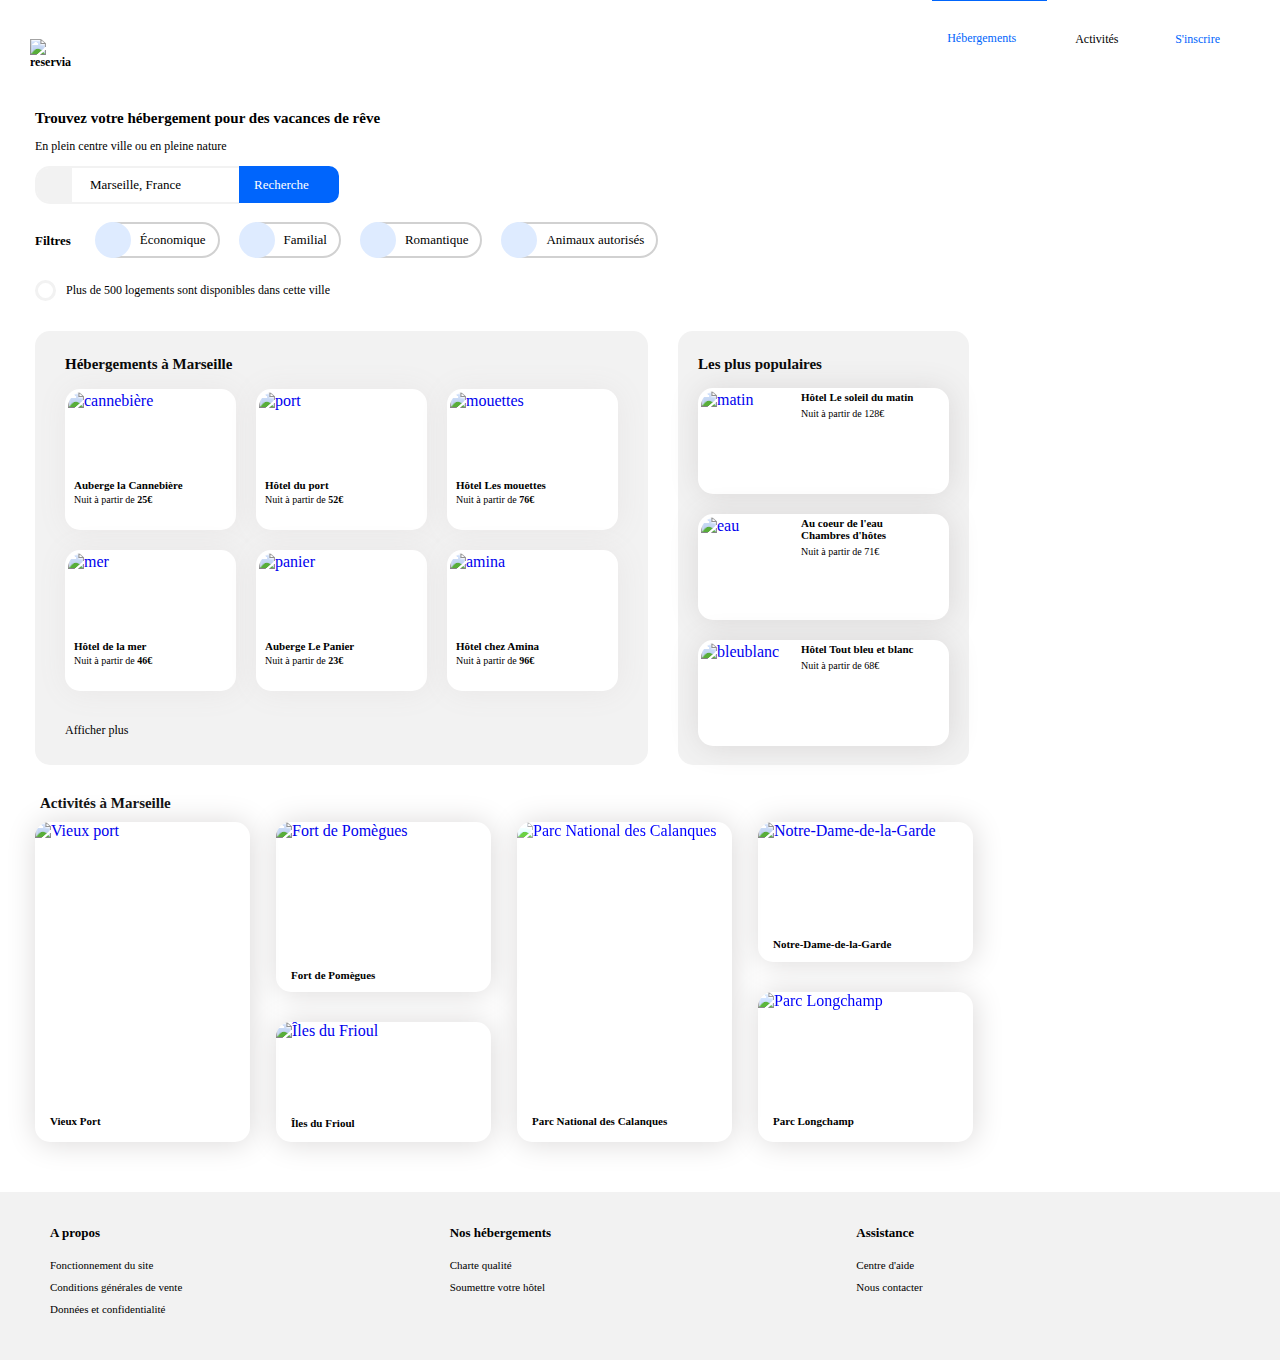
==== index.html @ b190d7f3 "IPHONE DESKTOP début tablette soucis car iphone a disparu" ====
<!DOCTYPE html>
<html lang="fr">	
<head>
	<meta charset="UTF-8"/>
	<link rel="stylesheet" type="text/css" href="style.css"/>
  <!--<link rel="stylesheet" media="screen and (min-width:768px)" href="granderesolution.css"/>
  <link rel="preconnect" href="https://fonts.gstatic.com">-->
<link rel="stylesheet" media="screen and (max-width: 767px)" href="petitecran.css" type="text/css"/>



  <script src="https://kit.fontawesome.com/941542f664.js" crossorigin="anonymous"></script>
  	<title>taille iphone8</title>
  </head>
      <body>
        <div id="blocpage">
          <header class="change">
            <div id="logo"><img src="Reservia.svg" alt="reservia" /></div>
              <a href="#inscrire" class="ins" title="s'inscrire">S'inscrire</a>
                <nav class="lignedeux">
              <a href="#hebergements" class="heb" title="hébergements nav">Hébergements</a>
              <a href="#activites" class="act" title="activités nav">Activités</a>
            </nav>
          </header>
        <section>  
<div class="entetedeux">
    <H1>Trouvez votre hébergement pour des vacances de rêve</H1>
      <p class="naturephrase">En plein centre ville ou en pleine nature</p>
  <div class="englobe">
        <div class="containerrecherche">
          <div class="containermars">
            <div class="infoinconn"><i class="fas fa-map-marker-alt iif"></i></div></div>
              <input class="inputmarss" type="search" name="nomdelaville" placeholder="Marseille, France" onclick="this.value='';"/>
        </div>
        <div> <!--obligé de faire une div à part car si button est dans le container il reste plus petit puisque
      pas de border et même en augmentant c'est le container qui grandit et button toujours plus petit-->
        <button class="buttoninfo"><span class="icon"><i class="fas fa-search"></i></span>
        <span class="text">Recherche</span></button>  
    </div>
  </div>
<br/>
<div class="grandfiltre"><h2 class="titrefiltre">Filtres</h2>
<div class="containerdesfiltres">
                <div class="filtrecontainer">
          <div class="filtreicon">
            <i class="fas fa-money-bill-wave iicon"></i>
        </div>
        <a href="#" class="filtrelabel">Économique</a>
        </div>
        <div class="filtrecontainer">
          <div class="filtreicon">
            <i class="fas fa-child iicon"></i> 
        </div>
        <a href="#" class="filtrelabel">Familial</a>
        </div>
        <div class="filtrecontainer">
          <div class="filtreicon">
            <i class="fas fa-heart iicon"></i> 
        </div>
        <a href="#" class="filtrelabel">Romantique</a>
        </div>
        <div class="filtrecontainer">
          <div class="filtreicon">
            <i class="fas fa-dog iicon"></i> 
        </div>
        <a href="#" class="filtrelabel">Animaux autorisés</a>
        </div>
  </div>
  </div>
        <!-- refait ok -->
        <div class="texteinfo">
          <div class="containerinfo"><i class="fas fa-info iconinfo"></i></div>
            <span class="infoinfo"> Plus de 500 logements sont disponibles dans cette ville</span>
          </div> 
</div>        
 <!-- changement de place en grande taille -->
<aside>
  <!-- remarque les titres en dehors des containers c'est bon ou pas-->
<div class="titrepop"><H1>Les plus populaires<i class="fas fa-chart-line"></i></H1></div>
<div class="containeraside">
      <div class="carte matin">
      <a href="#" class="matin"><img src="images/emile-guillemot-Bj_rcSC5XfE-unsplash.jpg" alt="matin"/>
        <div class="note">                 
          <H2>Hôtel Le soleil du matin</H2><p class="phrase">Nuit à partir de <strong>128<span class="mark">€</span></strong></p>
            <div class="etoiles">
              <i class="fa fa-star bleu"></i>
              <i class="fa fa-star bleu"></i>
              <i class="fa fa-star bleu"></i>
              <i class="fa fa-star bleu"></i>
              <i class="fa fa-star bleu"></i>
            </div>  
        </div>
      </a>
    </div>
    <div class="carte eau">
      <a href="#" class="eau"><img src="images/aw-creative-VGs8z60yT2c-unsplash.jpg" alt="eau"/>
        <div class="note">                 
          <H2>Au coeur de l'eau Chambres d'hôtes</H2><p class="phrase">Nuit à partir de <strong>71<span class="mark">€</span></strong></p>
            <div class="etoiles">
              <i class="fa fa-star bleu"></i>
              <i class="fa fa-star bleu"></i>
              <i class="fa fa-star bleu"></i>
              <i class="fa fa-star bleu"></i>
              <i class="fa fa-star"></i>
            </div>  
        </div>
        </a>
    </div>
    <div class="carte bleublanc">
      <a href="#" class="bleublanc"><img src="images/febrian-zakaria-sjvU0THccQA-unsplash.jpg" alt="bleublanc"/>
        <div class="note">                 
          <H2>Hôtel Tout bleu et blanc</H2><p class="phrase">Nuit à partir de <strong>68<span class="mark">€</span></strong></p>
            <div class="etoiles">
              <i class="fa fa-star bleu"></i>
              <i class="fa fa-star bleu"></i>
              <i class="fa fa-star bleu"></i>
              <i class="fa fa-star bleu"></i>
              <i class="fa fa-star"></i>
            </div>  
        </div> 
      </a>  
    </div>
</div>         
</aside>
<article>
<div id="hebergements"><H1 class="titrearticle">Hébergements à Marseille</H1> </div>
<div class="containerarticle">
  <div class="carte cannebiere">
    <a href="#" class="cannebiere"><img src="images/marcus-loke-WQJvWU_HZFo-unsplash.jpg" alt="cannebière"/>
      <div class="note">
        <H2>Auberge la Cannebière</H2><p class="phrase">Nuit à partir de <strong>25€</strong></p>
          <div class="etoiles">
            <i class="fa fa-star bleu"></i>
            <i class="fa fa-star bleu"></i>
            <i class="fa fa-star bleu"></i>
            <i class="fa fa-star bleu"></i>
            <i class="fa fa-star"></i>
          </div>
      </div>
    </a>  
  </div>
  <div class="carte port">
    <a href="#" class="port"><img src="images/fred-kleber-gTbaxaVLvsg-unsplash.jpg" alt="port"/>
      <div class="note">      
        <H2>Hôtel du port</H2><p class="phrase">Nuit à partir de <strong>52€</strong></p>
          <div class="etoiles">
            <i class="fa fa-star bleu"></i>
            <i class="fa fa-star bleu"></i>
            <i class="fa fa-star bleu"></i>
            <i class="fa fa-star bleu"></i>
            <i class="fa fa-star bleu"></i>
          </div>  
      </div>
    </a>   
  </div>
  <div class="carte mouettes">
    <a href="#" class="mouettes"><img src="images/reisetopia-B8WIgxA_PFU-unsplash.jpg" alt="mouettes"/>
      <div class="note">
        <H2>Hôtel Les mouettes</H2><p class="phrase">Nuit à partir de <strong>76€</strong></p>
          <div class="etoiles">
            <i class="fa fa-star bleu"></i>
            <i class="fa fa-star bleu"></i>
            <i class="fa fa-star bleu"></i>
            <i class="fa fa-star bleu"></i>
            <i class="fa fa-star"></i>
          </div>  
      </div>
    </a>  
  </div>
  <div class="carte mer">
    <a href="#" class="mer"><img src="./images/annie-spratt-Eg1qcIitAuA-unsplash.jpg" alt="mer"/>
      <div class="note">         
        <H2>Hôtel de la mer</H2><p class="phrase">Nuit à partir de <strong>46€</strong></p>
          <div class="etoiles">
            <i class="fa fa-star bleu"></i>
            <i class="fa fa-star bleu"></i>
            <i class="fa fa-star bleu"></i>
            <i class="fa fa-star"></i>
            <i class="fa fa-star"></i>
          </div>  
      </div>   
    </a>       
  </div>
  <div class="carte panier">
    <a href="#" class="panier"><img src="images/nicate-lee-kT-ZyaiwBe0-unsplash.jpg" alt="panier"/>
      <div class="note">     
        <H2>Auberge Le Panier</H2><p class="phrase">Nuit à partir de <strong>23€</strong></p>
          <div class="etoiles">
            <i class="fa fa-star bleu"></i>
            <i class="fa fa-star bleu"></i>
            <i class="fa fa-star bleu"></i>
            <i class="fa fa-star bleu"></i>
            <i class="fa fa-star"></i>
          </div>  
      </div>
    </a>  
  </div>
  <div class="carte amina">
    <a href="#" class="amina"><img src="images/febrian-zakaria-M6S1WvfW68A-unsplash.jpg" alt="amina"/>
      <div class="note">                 
        <H2>Hôtel chez Amina</H2><p class="phrase"> Nuit à partir de <strong>96€</strong></p>
          <div class="etoiles">
            <i class="fa fa-star bleu"></i>
            <i class="fa fa-star bleu"></i>
            <i class="fa fa-star bleu"></i>
            <i class="fa fa-star bleu"></i>
            <i class="fa fa-star bleu"></i>
          </div> 
      </div>
    </a>
  </div> 
  </div>   
  <a href="#"><p class="afficher">Afficher plus</p></a>
</article>
<nav>
 <div id="activites"><H1 class="titrenav">Activités à Marseille</H1></div>
<div class="containernav">
      <a href="#" class="cartevieuxport"><img src="images/reno-laithienne-QUgJhdY5Fyk-unsplash.jpg" alt="Vieux port"/>
        <H2>Vieux Port</H2></a>
      <a href="#" class="cartepomergues"><img src="images/paul-hermann-QFTrLdQIRhI-unsplash.jpg" alt="Fort de Pomègues"/>
        <H2>Fort de Pomègues</H2></a>
      <a href="#" class="cartefrioul"><img src="images/kevin-hikari-rV_Qd1l-VXg-unsplash.jpg" alt="Îles du Frioul"/>
        <H2>Îles du Frioul</H2></a>
      <a href="#" class="cartecalanques"><img src="./images/kilyan-sockalingum-NR8-cBCN3aI-unsplash.jpg" alt="Parc National des Calanques"/>
        <H2>Parc National des Calanques</H2></a>
      <a href="#" class="cartenotredame" ><img src="images/florian-wehde-xW9e8gdotxI-unsplash.jpg" alt="Notre-Dame-de-la-Garde"/>
        <H2>Notre-Dame-de-la-Garde</H2></a>
      <a href="#" class="cartelongchamp" ><img src="images/lena-paulin-wH2-EJoDcV0-unsplash.jpg" alt="Parc Longchamp"/>
        <H2>Parc Longchamp</H2></a> 
</div>
</nav>
</section> 
<footer>
  <div class="apropos">
    <H3>A propos</H3>
      <a href="#" class="tabfooter">Fonctionnement du site</a>
      <a href="#" class="tabfooter">Conditions générales de vente</a>
      <a href="#" class="tabfooter">Données et confidentialité</a>  
  </div>  
  <div class="noshebergements">
    <H3>Nos hébergements</H3>
      <a href="#" class="tabfooter">Charte qualité</a>
      <a href="#" class="tabfooter">Soumettre votre hôtel</a>
  </div>
  <div class="assistance">
    <H3>Assistance</H3>
      <a href="#" class="tabfooter">Centre d'aide</a>
      <a href="#" class="tabfooter">Nous contacter</a>    
  </div>
</footer>
</div>
</body>
</html>
---- style.css ----
/*! base pour le fontsquirrel Generated by Font Squirrel (https://www.fontsquirrel.com) on April 11, 2021 */

@font-face 
{
    font-family: 'ralewaybold';
    src: url('fonts/raleway-bold-webfont.woff2') format('woff2'),
         url('fonts/raleway-bold-webfont.woff') format('woff');
    font-weight: normal;
    font-style: normal;
}

@font-face 
{
    font-family: 'ralewayextrabold';
    src: url('fonts/raleway-extrabold-webfont.woff2') format('woff2'),
         url('fonts/raleway-extrabold-webfont.woff') format('woff');
    font-weight: normal;
    font-style: normal;
}

@font-face 
{
    font-family: 'ralewaysemibold';
    src: url('fonts/raleway-semibold-webfont.woff2') format('woff2'),
         url('fonts/raleway-semibold-webfont.woff') format('woff');
    font-weight: normal;
    font-style: normal;
}

@font-face 
{
    font-family: 'ralewaymedium';
    src: url('fonts/raleway-medium-webfont.woff2') format('woff2'),
         url('fonts/raleway-medium-webfont.woff') format('woff');
    font-weight: normal;
    font-style: normal;
}

@font-face 
{
    font-family: 'ralewayregular';
    src: url('fonts/raleway-regular-webfont.woff2') format('woff2'),
         url('fonts/raleway-regular-webfont.woff') format('woff');
    font-weight: normal;
    font-style: normal;
}
/* enlever les font family non utiles*/

body
{
    margin: 0;
    height: 100vh;
}

.blocpage
{
    font-family: "ralewayregular", "ralewayextrabold", "ralewaymedium", "ralewaybold", arial, sans-serif;
    font-size: 40px;
    padding-top: 80px;
    color: black;
    height: auto;
    margin: 0;    

}

/* 1ère partie header */
header
{
    text-decoration: none;
    color: black;
    font-family: "ralewaysemibold";
    font-size: 41px;
    margin: 0;
    padding-top: 60px;
    display: flex;
    flex-wrap: wrap;
    
}

.change
{
    display: flex;
    flex-wrap: wrap;
    row-gap: 70px;
    justify-content: space-between;
    align-items: center;
}

.ins
{
text-decoration: none;
color: #0065FC;
font-weight: bold;
padding-right: 50px;
}

header nav
{
    display: flex;
    justify-content: space-around;
    width: 100%;
}

.heb
{
text-decoration: none;
color: black;
font-family: "ralewayregular";
border-bottom: 6px #F2F2F2 solid;
padding-bottom: 30px;
width: 50%;
padding-left: 90px;
padding-right: 50px;
}

.act
{
text-decoration: none;
color: black;
font-family: "ralewayregular";
border-bottom: 6px #F2F2F2 solid;
padding-bottom: 30px;
width: 50%;
padding-left:200px ;
}

header nav a:focus
{
    color : #0065FC;
    border-bottom: solid 8px #0065FC;
    font-weight: bold;
    text-decoration: none;
}

header a:hover
{
    color : #0065FC;
    border-bottom: solid 8px #0065FC;
    font-weight: bold;
    text-decoration: none;
}

#logo img
{
    width: 250px;
    margin-left: 30px;
    font-weight: bold;
}
/*@media screen and (min-width:768px) {
    .logo img
    {
        width: 50px;
    }    
}
*/

@media screen and (min-width:1024px) {  
.change
{
    display: flex;
    flex-direction: row;
    flex-wrap: nowrap;
    text-decoration: none;
    justify-content: flex-end;
    align-items: center;
}
  
header nav
{
    text-decoration: none;
    align-items: center;
    justify-content: flex-end;
}

header nav a
{
    border-bottom: none;
    padding: 12px;
    text-align: center;
    border-bottom: none;
}

header nav a:active
{
    color :#0065FC;
    border-bottom: none;
}

header a:hover
{
    color :#0065FC;
    border-bottom: none;
}

.heb
{
    width: 50px;
    height: 35px;
    color: #0065FC;
    margin-top: -14px;
    margin-right: 28px;
    padding-top: 30px;
    padding-left: 15px;
    border-top: 2px solid #0065FC;
    padding-bottom: 0px;
    border-bottom-width: 0%;
    border-bottom:none;
}

.act
{
    border-bottom: none;
    padding : 0 100px 0 0;
    width: 0%;
}

#logo img
{
    width: 70px;
    margin-left: 30px;
    font-family: "ralewayregular";
    font-weight: bold;
    padding-top: 30px;
}

.ins
{
text-decoration: none;
color: #0065FC;
font-weight: normal;
padding-right: 0px;
order: 1;
margin-right: 60px;
}

header
{
    text-decoration: none;
    color: black;
    font-family: "ralewaysemibold";
    font-size: 12px;
    margin: 9px 0 0 0;
    padding-top: 0px;
}
}
  
/* 2ème header*/


.entetedeux
{
    margin-top: 80px;
    padding : 0px 50px 10px 50px;
}

@media screen and (min-width:1024px) {
    .entetedeux
    {
    margin-top: 30px;
    padding: 0px;
    }    
}

::placeholder
{
    font-family: "ralewayextrabold";
    color: black;  
    opacity: 1;
}

H1
{
    font-size: 55px ;
    font-family: "ralewaybold";
}

@media screen and (min-width:1024px) {
    H1
    {
     font-size: 15px;
     font-family: "ralewaymedium";
    }   
}

h2
{
    font-size: 37px;
    font-family: "ralewayregular";
}

h3
{
    font-size: 35px;
    font-family: "ralewayregular";
}

.naturephrase
{
    font-size: 40px;
    font-family: "ralewayregular";
    word-break: keep-all;
}

@media screen and (min-width:1024px) {
    H2
    {
        font-size: 12px;
    }
    .naturephrase
    {
        font-size: 12px;
    }
}

/*bouton recherche ok*/
.englobe
{
    display: flex;
    padding-top: 70px;
}

.containerrecherche
{
    display: flex;
    height: 122px;
    width: 850px;
    border: solid 3px #F2F2F2;
    border-radius : 40px 0px 0px 40px;
    margin-right: 0px;
    border-right: 0px;
}

.containermars
{
    display: flex;
}

.infoinconn
{
    background-color:#F2F2F2;
    width: 125px;
    position: relative;
    border-radius: 35px 0 0 35px;
}

.iif
{
    left: 50%;
    top: 50%;
    transform: translate(-50%, -50%);
    position: absolute;
    font-weight: bold;
    font-size: 40px;
}

.inputmarss  
{
    display: flex;
    border: none;
    font-family: "ralewayextrabold";
    font-size: 45px;
    padding-left: 40px;
    outline: none; 
    cursor: pointer;
}

.buttoninfo
{
    display: flex;
    background-color:#0065FC;
    color: white;
    align-items: center;
    border: 2px solid #0065FC;
    border-radius: 40px 40px 40px 40px;
    height: 127px;
    width: 127px;
    margin-left: -40px;
    padding: 0 13px 0 13px;
    font-family: "ralewaybold";
    font-size: 18px;
    outline: none;
    cursor: grab;
    position: relative;
}

.buttoninfo i
{
    left: 50%;
    top: 50%;
    transform: translate(-50%, -50%);
    position: absolute;
    font-weight: bold;
    font-size: 40px;
}

.buttoninfo:active
{
    transform: translateY(1px);
    box-shadow: 0 9px;
}

@media screen and (min-width:1024px) {
    .englobe
    {
        display: flex;
        padding-top: 0px;
    }
    .containerrecherche
    {
        display: flex;
        height: 34px;
        border: solid 2px #F2F2F2;
        border-radius : 15px 0px 0px 15px;
        margin-right: 0px;
        width: 200px;
    }
    .containermars
    {
        display: flex;
    }
    .infoinconn
    {
        background-color:#F2F2F2;
        width: 35px;
        position: relative;
        border-radius: 12px 0 0 12px;
    }
    .iif
    {
        left: 50%;
        top: 50%;
        transform: translate(-50%, -50%);
        position: absolute;
        font-weight: bold;
        font-size: 13px;
    }
    .inputmarss  
    {
        display: flex;
        border: none;
        font-family: "ralewayextrabold";
        font-size: 13px;
        padding-left: 18px;
        outline: none; 
        cursor: pointer;
    }
    .buttoninfo
    {
        display: flex;
        background-color:#0065FC;
        color: white;
        align-items: center;
        border: 2px solid #0065FC;
        border-radius: 0 10px 10px 0;
        height: 37px;
        margin-left: 0px;
        padding: 0 13px 0 13px;
        font-family: "ralewaybold";
        font-size: 13px;
        outline: none;
        cursor: grab;
        width: 100px;
    }
    .buttoninfo:active
    {
    font-family: "ralewaybold";
    
    }      
}

@media (max-width: 1023px){
    span.text{display:none}
    span.icon {display: inline-block}
}
@media (min-width: 1024px) {
    span.text {display:inline-block}
    span.icon {display:none}
}

/*pour les balises filtres ok*/
.containerdesfiltres
{
    display: flex;
    flex-wrap: wrap;
    justify-content: flex-start;
}

.titrefiltre
{
    display: flex;
    font-size: 40px;
    font-family: "ralewaybold";
}

.filtrecontainer
{
    cursor: grab;
    text-decoration: none;
    color: black;
}

.filtreicon
{
    border-radius: 100%;
    width: 130px;
    height: 130px;
    border : #DEEBFF solid 2px;
    background-color: #DEEBFF;
    margin-left: 9px;
    position: absolute;
    z-index: 1;
}

.filtrelabel
{
    display: flex;
    flex-wrap: wrap;
    align-items: center;
    height: 125px;
    font-family: "ralewayextrabold";
    font-size: 38px;
    border: 5px #d1d1d1 solid; 
    border-radius: 100px;
    padding: 0 55px 0 150px; 
    margin-left: 12px;
    margin-right: 20px;
    position: relative;
    width: auto;
    margin-bottom: 30px;
}

.filtreicon i
{
    color:#0065FC; 
    left: 50%;
    top: 50%;
    transform: translate(-50%, -50%);
    position: absolute;
    font-weight: bold;
    font-size: 48px;
}

.filtrelabel
{
    text-decoration: none;
    color: black;
}

.filtrelabel:hover
{
    color: #0065FC;
    background-color:#F2F2F2;
    text-decoration: underline;
}

@media screen and (min-width:1024px) {
    .containerdesfiltres
    {
        display: flex;
        flex-wrap: wrap;
        position: relative;
        padding: 0px;
        margin: 0px;     
        margin-left : 15px; 
    }

    .titrefiltre
    {
        display: flex;
        font-size: 13px;
        font-family: "ralewaysemibold";
    }

    .filtrecontainer
    {
        display: flex;
        cursor: grab;
        margin:0px;
        margin-right: 10px;
        padding : 0px;
        align-content: center;
        cursor: grab;
        text-decoration: none;
        color: black;
    }

    .filtreicon
    {
        border-radius: 100%;
        width: 32px;
        height: 32px;
        border : #DEEBFF solid 2px;
        background-color: #DEEBFF;
        margin-left: 9px;
        position: absolute;
        z-index: 1;
    }

    .filtrelabel
    {
        display: flex;
        align-items: center;
        height: 32px;
        font-family: "ralewaybold";
        font-size: 13px;
        border: 2px #d1d1d1 solid; 
        border-radius: 22px;
        padding: 0 12px 0 40px; 
        margin:0px;
        margin-left: 12px;
        position: relative;
        }

        .filtreicon i
    {
        color:#0065FC; 
        left: 50%;
        top: 50%;
        transform: translate(-50%, -50%);
        position: absolute;
        font-weight: bold;
        font-size: 14px;
    }

    .grandfiltre
    {
        display:flex;
        flex-direction: row;
        align-content: center;
    }
}

.filtrecontainer#hover
{
    background-color: yellow;
}

/*texte icon info ok */

.texteinfo
{
    display: flex;
    padding-top: 50px;
}

.containerinfo
{
    padding-right: 20px;
    width: 55px;
    height: 55px;
    border-radius: 100%;
    border: solid 4px #e0dfdf;
    position: relative;
}

.iconinfo
{
    color: #0065FC;
    font-size: 35px;
    position: absolute;
    left: 50%;
    top: 50%;
    transform: translate(-50%, -50%);
}

.infoinfo
{   
    font-family: "ralewaymedium";
    padding-left: 25px;
    font-size: 42px;
}

@media screen and (min-width:1024px) {
.texteinfo
{
    display: flex;
    align-items: center;
    padding-top: 20px;
}
.containerinfo
{
    width: 15px;
    height: 15px;
    border-radius: 100%;
    border: solid 3px #F2F2F2;
    position: relative;
    padding:0px;
}
.iconinfo
{
    color: #0065FC;
    font-size: 9px;
    position: absolute;
    left: 50%;
    top: 50%;
    transform: translate(-50%, -50%);
}
.infoinfo
{
    font-family: "ralewaymedium";
    padding-left: 10px;
    font-size: 12px;
}
}

/* article */
article
{
    background-color:white;
    padding : 45px 0px 30px 0px;
    margin:0;
    flex-wrap: wrap;
    display: flex;
    flex-direction: column;
}

@media screen and (min-width:1024px) {
      section 
{
    display: flex;
    flex-wrap: wrap;
    margin: 0px 0px 0 35px;
    align-items: flex-start;
}

    article
    {
    padding : 0px;
    background-color: #F2F2F2;
    border-radius: 15px;
    order: 0;
    margin: 30px 30px 0 0;    
    }
}

.titrearticle
{
  padding-left: 50px;
}

@media screen and (min-width:1024px) {
    .titrearticle
    {
    padding: 15px 0 6px 30px;
    font-family: "ralewaysemibold";
    }
    }

.afficher
{
    font-size: 48px;
    font-family: "ralewaybold";
    text-decoration: none;
    color: black; 
    padding-left: 35px;
}

@media screen and (min-width:1024px) {
    .afficher
{
    font-size: 12px;
    display: flex;
    flex-wrap: wrap;
    padding:20px 0 15px 30px;
}
}

article strong
{
    font-family: "ralewaybold";
}

article .phrase
{
    font-size: 35px;
    font-family: "ralewayregular";
    padding-top: 0px;
    margin-top: 15px;
    margin-bottom: 0px;  
}

@media screen and (min-width:1024px) {
    article strong
{
    font-family: "ralewaymedium";
}    
    article .phrase
{
    font-size: 10px;
    margin: 3px 0 0 0px;
    padding:0px;
}   
}

article H2
{
    font-family: "ralewaybold";
    font-size: 42px;
    padding-top: 10px;
    margin-top: 0px;
    margin-bottom: 0px;   
}

@media screen and (min-width:1024px) {
    article H2
{
    font-size: 11px;
    font-family: "ralewaymedium";
    padding:6px 0 0 0px;
}
}

article .etoiles
{
    font-size: 32px;
    padding-top: 16px;
    margin-top: 0px;
    font-weight: bold;
}

@media screen and (min-width:1024px) {
  article .etoiles
   {
    font-size: 9px;
    padding-top: 7px;
   } 
}

article i
{
    color: #F2F2F2;
    margin-bottom: 0px;
    padding-bottom: 0px;
}

article .bleu
{
    color: #0065FC;
} 

article .note
{  
    font-size: 22px;
    border: 0;
    color: black;
    padding-left: 30px;
    text-decoration: none;
}

@media screen and (min-width:1024px) {
   
    article .note
{
    font-size: 9px;
    padding-left: 6px;
}
}

.containerarticle
{
    display: flex;
    flex-wrap: wrap;
    flex-direction: column;
    align-content: center;
}
/* dans le container ne pas mettre height et width **/
@media screen and (min-width:1024px) {
    .containerarticle
{
    display: grid;
    flex-direction: row;
    flex-wrap: wrap;
    text-decoration: none;
    grid-template-columns: repeat(3, 1fr);
/*grid-template-rows: 80px 80px;*/
    row-gap: 20px;
    column-gap: 20px;
    padding : 0px 30px 0px 30px;
}
}

article a
{
    text-decoration: none;
}

article .carte
{
    width: 850px;
    height: 360px;
    background-color: white;
    padding: 12px 12px 140px 12px;
    margin: 15px 0 15px 0;
    border-radius: 55px;
    box-shadow: 1px 1px 30px rgb(233, 231, 231);
}

@media screen and (min-width:1024px) {
 article .carte
    {
       display: flex;
        height: 135px;
        width: 165px;
        border-radius: 15px;
        padding: 3px;
        margin: 0px;
        background-color: white;
        align-content: space-around;
    }
}

article img
{   
    width: 100%;
    height: 80%;    
    object-fit: cover; /*image nickel*/
    border-radius: 50px 50px 0 0;
}

@media screen and (min-width:1024px) {
article img
    {
     display: grid;
     border-radius: 15px 15px 0px 0px; 
     width: 100%;
     height: 60%;  
    }
}




/* aside */
aside
{
    background-color: #F2F2F2;
    margin-top: 60px;
    display: flex;
    flex-wrap: wrap;
    justify-content: center;
}


@media screen and (min-width:1024px) {
aside
    {
padding: 15px 20px 4px 20px;
order : 1;
border-radius: 15px;
margin: 30px 0 0 0;
display: flex;
flex-wrap: wrap;
justify-content: center;
flex-direction: column;
    }
}

@media screen and (min-width:768px) and (max-width:1023px) {
    aside
    {
padding: 15px 20px 4px 20px;
order : 1;
border-radius: 15px;
margin: 30px 0 0 0;
display: flex;
flex-wrap: wrap;
justify-content: center;
flex-direction: column;
    }
    }

.containeraside /* parent principal */
{
    display: flex;
    flex-wrap: wrap;
    max-width: 1300px;
    height: auto;
    /*margin : 70px auto 0; */
    justify-content: center;  
    padding: 10px 0 80px 0;
}

@media screen and (min-width:1024px) {
.containeraside /* parent principal */
{
    display: flex;
    flex-wrap: wrap;
    max-width: 1300px;
    /*margin : 70px auto 0; */
    justify-content: space-between;
    flex-direction: column;
    padding: 0;
}
}

@media screen and (min-width:768px) and (max-width:1023px) {
    .containeraside
    {
        display: flex;
        flex-wrap: wrap;
        flex-direction: row;
        /*margin : 70px auto 0; */
        justify-content: space-between;
        padding: 0;
}
}

aside .carte /* enfant de container et parent img et note */
{
   padding : 10px 0 10px 10px;
   margin:  15px 0 15px 0;
    border-radius: 55px;
    height: 350px;
    width: 840px;
    background-color: white;
    box-shadow: 1px 1px 30px rgb(218, 216, 216);
}

@media screen and (min-width:1024px) {
aside .carte
    {
    padding:3px;
    height: 100px;
    width: 245px;
    border-radius: 15px;
    margin-bottom: 15px;
    margin-top: 5px;
    background-color: white;
    box-shadow: 1px 1px 30px rgb(218, 216, 216);
    }
}

@media screen and (min-width:768px) and (max-width:1023px) {
    aside .carte
        {
        padding:3px;
        height: 150px;
        width: 300px;
        border-radius: 15px;
        margin-bottom: 15px;
        margin-top: 5px;
        background-color: white;
        box-shadow: 1px 1px 30px rgb(218, 216, 216);
        }
    }

aside img /* un enfant container */
{   
    float: left;
    height: 100%;
    padding-right: 40px;
    width: 310px;
    border-radius: 50px 0 0 50px;
    object-fit: cover;
}

@media screen and (min-width:1024px) {
aside img
    {
    padding-right: 10px;
    width: 90px;
    height : 100%;
    border-radius: 15px 0 0 15px;
    object-fit: cover;
    }
}

@media screen and (min-width:768px) and (max-width:1023px) {
    aside img
    {
    padding-right: 10px;
    width: 125px;
    height : 100%;
    border-radius: 15px 0 0 15px;
    object-fit: cover;
    }
    }

aside .note /* un enfant container */
{  
    font-size: 15px;
    text-align: bottom;
    margin-left: 5px;
    color: black;
    text-decoration: none;
}

@media screen and (min-width:1024px) {
aside .note
    {
        font-size: 9px;
        margin-left: 0px;
    }
}
@media screen and (min-width:768px) and (max-width:1023px) {
    aside .note
    {
        font-size: 10px;
        margin-left: 0px;
    }
}

/*en plus */

aside .phrase
{
    font-size: 35px;
    font-family: "ralewayregular";
}

@media screen and (min-width:1024px) {
aside .phrase
    {font-size: 10px;
        font-family: "ralewaymedium";
        margin-top: 0px;
        padding-top:5px;
    }
}

@media screen and (min-width:768px) and (max-width:1023px) {
    aside .phrase
    {font-size: 13px;
        font-family: "ralewaymedium";
        margin-top: 0px;
        padding-top:14px;
    }
    }

.titrepop /* élément parent */
{
    padding-left: 50px;
    display: flex;
    justify-content: space-between;
    font-family: "ralewaysemibold";
}

@media screen and (min-width:1024px) {
.titrepop 
    {
        padding:0 0 0 0px;
        margin-bottom: 0px;
    }
}

@media screen and (min-width:768px) and (max-width:1023px) {
    .titrepop 
    {
        padding:0 0 0 0px;
        margin-bottom: 0px;
    }
}

aside h1
{
    display: flex;
    align-items: flex-start;
}

.titrepop i
{
    color:black;
    font-size: 58px;
    font-weight: bold;
    padding-left : 280px;
}

@media screen and (min-width:1024px) {
.titrepop i
    {
      font-size: 16px;
      padding-right: 5px; 
      padding-left: 100px; 
    }
}

@media screen and (min-width:768px) and (max-width:1023px) {
    .titrepop i
    {
      font-size: 16px;
      padding-right: 5px; 
      padding-left: 100px; 
    }
}

    /* même pour tous */
aside strong
{
    font-size: "ralewayregular";
    font-weight: normal;
}

.mark
{
    font-family: "ralewayextrabold";
}

aside a
{
    text-decoration: none;
}

/* aside étoiles */

aside .etoiles
{
    font-size: 28px;
    padding-top:60px;
}

@media screen and (min-width:1024px) {
aside .etoiles
    {
        font-size: 8px;
        padding-top: 22px;
    }
}

@media screen and (min-width:768px) and (max-width:1023px) {
    aside .etoiles
    {
        font-size: 10px;
        padding-top: 40px;
    }
}

    aside i
{
    color: #F2F2F2;
    margin-bottom: 0px;
    padding-bottom: 0px;
}

aside .bleu
{
    color: #0065FC;
} 

aside H2
{
    font-family: "ralewaybold";
    font-size: 42px;
    padding-top: 30px;
    margin-top: 0px;
    margin-bottom: 0px; 
    padding-right: 0%;
    text-decoration: none;  
}

@media screen and (min-width:1024px) {
aside H2
    {
        font-size: 11px;
        padding:0px 30px 0 0;
        margin-bottom: 0px;
        font-family: "ralewaysemibold";
    }
}

@media screen and (min-width:768px) and (max-width:1023px) {
    aside H2
    {
        font-size: 16px;
        padding:10px 20px 0 0;
        margin-bottom: 0px;
        font-family: "ralewaybold";
    }
    section H1
    {
        font-size: 20px;
    }
}




.titrenav
{
font-family: "ralewaysemibold";
}

/* nav */

@media screen and (min-width:1024px) {
section nav
    {
      margin : 20px 0 0 0px;
      order : 2; 
    }
}

@media screen and (min-width:768px) and (max-width:1023px) {
    section nav
    {
      margin : 20px 0 0 0px;
      order : 2; 
    }
    }

    @media screen and (max-width:767px) {


nav H2
{
    display: flex;
    font-family: "ralewaysemibold";
    font-size: 42px;
    padding-top: 10px;
    padding-left: 40px;
    text-decoration: none;
    justify-content: flex-start;
    color: black;
}

.containernav
{
    display: flex;
    flex-wrap: wrap;
    flex-direction: column;
    align-content: center;
}

nav a
{
    text-decoration: none;
}

/* nav .carte
{
     width: 860px;
    height: 500px;
    margin: 30px 0 30px 0;
    border-radius: 55px;
    box-shadow: 1px 1px 30px rgb(218, 216, 216);
}  */

nav .cartevieuxport
{
    width: 860px;
    height: 500px;
    margin: 30px 0 30px 0;
    border-radius: 55px;
    box-shadow: 1px 1px 30px rgb(218, 216, 216);
    }

    nav .cartepomergues
{
    width: 860px;
    height: 500px;
    margin: 30px 0 30px 0;
    border-radius: 55px;
    box-shadow: 1px 1px 30px rgb(218, 216, 216);
}

nav .cartefrioul
{
    width: 860px;
    height: 500px;
    margin: 30px 0 30px 0;
    border-radius: 55px;
    box-shadow: 1px 1px 30px rgb(218, 216, 216);
}

nav .cartecalanques
{
    width: 860px;
    height: 500px;
    margin: 30px 0 30px 0;
    border-radius: 55px;
    box-shadow: 1px 1px 30px rgb(218, 216, 216);
}

nav .cartenotredame
{
    width: 860px;
    height: 500px;
    margin: 30px 0 30px 0;
    border-radius: 55px;
    box-shadow: 1px 1px 30px rgb(218, 216, 216);
}

nav .cartelongchamp
{
    width: 860px;
    height: 500px;
    margin: 30px 0 30px 0;
    border-radius: 55px;
    box-shadow: 1px 1px 30px rgb(218, 216, 216);
}

/* nav img
{   
    width: 100%;
    height: 70%;    
    border-radius: 50px 50px 0 0;
    object-fit: cover;
    overflow: hidden;
}*/

.cartevieuxport img
{   
    width: 100%;
    height: 70%;    
    border-radius: 50px 50px 0 0;
    object-fit: cover;
    overflow: hidden;
}

.cartepomergues img
{   
    width: 100%;
    height: 70%;    
    border-radius: 50px 50px 0 0;
    object-fit: cover;
    overflow: hidden;
}

.cartefrioul img
{   
    width: 100%;
    height: 70%;    
    border-radius: 50px 50px 0 0;
    object-fit: cover;
    overflow: hidden;
}

.cartecalanques img
{   
    width: 100%;
    height: 70%;    
    border-radius: 50px 50px 0 0;
    object-fit: cover;
    overflow: hidden;
}

.cartenotredame img
{   
    width: 100%;
    height: 70%;    
    border-radius: 50px 50px 0 0;
    object-fit: cover;
    overflow: hidden;
}

.cartelongchamp img
{   
    width: 100%;
    height: 70%;    
    border-radius: 50px 50px 0 0;
    object-fit: cover;
    overflow: hidden;
}

nav h1
{
    padding-left: 50px;
}
}

/* c'est un exemple  attention enlever le surplus lors du media sinon ca ressemble à rien */

/* partie nav media */


@media screen and (min-width:768px) and (max-width:1023px) {
    nav H2
    {
        display: flex;
        font-family: "ralewaybold";
        font-size: 18px;
        padding-top: 0px;
        padding-left: 20px;
        text-decoration: none;
        justify-content: flex-start;
        color: black;
    }
    
    .containernav
    {
        display: flex;
        flex-wrap: wrap;
        flex-direction: row;
        justify-content: space-around;
        align-content: center;
    }
    
    nav a
    {
        text-decoration: none;
    }
    
    /* nav .carte
    {
         width: 860px;
        height: 500px;
        margin: 30px 0 30px 0;
        border-radius: 55px;
        box-shadow: 1px 1px 30px rgb(218, 216, 216);
    }  */
    
    nav .cartevieuxport
    {
        width: 420px;
        height: 245px;
        margin: 30px 0 30px 0;
        border-radius: 15px;
        box-shadow: 1px 1px 30px rgb(218, 216, 216);
        }
    
        nav .cartepomergues
    {
        width: 420px;
        height: 245px;
        margin: 30px 0 30px 0;
        border-radius: 15px;
        box-shadow: 1px 1px 30px rgb(218, 216, 216);
    }
    
    nav .cartefrioul
    {
        width: 420px;
        height: 245px;
        margin: 30px 0 30px 0;
        border-radius: 15px;
        box-shadow: 1px 1px 30px rgb(218, 216, 216);
    }
    
    nav .cartecalanques
    {
        width: 420px;
        height: 245px;
        margin: 30px 0 30px 0;
        border-radius: 15px;
        box-shadow: 1px 1px 30px rgb(218, 216, 216);
    }
    
    nav .cartenotredame
    {
        width: 420px;
        height: 245px;
        margin: 30px 0 30px 0;
        border-radius: 15px;
        box-shadow: 1px 1px 30px rgb(218, 216, 216);
    }
    
    nav .cartelongchamp
    {
        width: 420px;
        height: 245px;
        margin: 30px 0 30px 0;
        border-radius: 15px;
        box-shadow: 1px 1px 30px rgb(218, 216, 216);
    }
    
    .cartevieuxport img
    {   
        width: 100%;
        height: 80%;    
        border-radius: 15px 15px 0 0;
        object-fit: cover;
        overflow: hidden;
    }
    
    .cartepomergues img
    {   
        width: 100%;
        height: 80%;    
        border-radius: 15px 15px 0 0;
        object-fit: cover;
        overflow: hidden;
    }
    
    .cartefrioul img
    {   
        width: 100%;
        height: 80%;    
        border-radius: 15px 15px 0 0;
        object-fit: cover;
        overflow: hidden;
    }
    
    .cartecalanques img
    {   
        width: 100%;
        height: 80%;    
        border-radius: 15px 15px 0 0;
        object-fit: cover;
        overflow: hidden;
    }
    
    .cartenotredame img
    {   
        width: 100%;
        height: 80%;    
        border-radius: 15px 15px 0 0;
        object-fit: cover;
        overflow: hidden;
    }
    
    .cartelongchamp img
    {   
        width: 100%;
        height: 80%;    
        border-radius: 15px 15px 0 0;
        object-fit: cover;
        overflow: hidden;
    }
    
    nav h1
    {
        padding-left: 50px;
    }
}
    










@media screen and (min-width:1024px) {

nav
{
 margin: 0px;
}

.containernav
{
    display: grid;
    flex-wrap: wrap;
    grid-template-columns:215px 215px 215px 215px;
    grid-template-rows: 140px 15px 15px 15px 15px 120px ;
    column-gap: 26px;
    row-gap: 0;
    }

    /*grid-template-columns: repeat(3, 1fr);*/
   /*gap: 30px;*/
   /* grid-auto-rows: minmax(250px, auto);
    align-items: flex-start;*/
  /*align-items: flex-start;*/

    nav .cartevieuxport
    {
    grid-column-start : 1;
    grid-column-end: 2;
    grid-row-start: 1;
    grid-row-end: 6;
    width: 215px;
    height: 320px;
    box-shadow: 1px 1px 30px rgb(218, 216, 216);
    border-radius: 15px;
    text-decoration: none;
    margin :0px;
    }
    
    nav H1
    {
    color: black;
    font-family: "ralewaysemibold";
    font-size: 15px;
    padding-left: 5px;
}

    nav H2
{
    color: black;
    font-family: "ralewaymedium";
    font-size: 11px;
    padding: 2px 0 0 15px;
}

nav .cartepomergues
{
   grid-column-start: 2;
   grid-column-end: 3;
   grid-row-start: 1;
   grid-row-end: 4;
    width: 215px ;
    height: 170px;
    box-shadow: 1px 1px 30px rgb(218, 216, 216);
    border-radius: 15px;
    text-decoration: none;
    margin :0px;
}

nav .cartefrioul
{
    grid-column-start: 2;
    grid-column-end: 3;
    grid-row-start: 6;
    grid-row-end: 7;
    width: 215px;
    height: 120px;
    box-shadow: 1px 1px 30px rgb(218, 216, 216);
    border-radius: 15px;
    text-decoration: none;
    margin :0px;
}

nav .cartecalanques
{
    grid-column-start: 3;
    grid-column-end: 4;
    grid-row-start: 1;
    grid-row-end: 6;
    width: 215px;
    height: 320px;
    box-shadow: 1px 1px 30px rgb(218, 216, 216);
    border-radius: 15px;
    text-decoration: none;
    margin :0px;
}

nav .cartenotredame
{
    grid-column-start: 4;
    grid-column-end: 5;
    grid-row-start: 1;
    grid-row-end: 2;
    width: 215px;
    height: 140px;
    box-shadow: 1px 1px 30px rgb(218, 216, 216);
    border-radius: 15px;
    text-decoration: none;
    margin :0px;
}

nav .cartelongchamp
{
    grid-column-start: 4;
    grid-column-end: 5;
    grid-row-start: 4;
    grid-column-end: 6;
    width: 215px;
    height: 150px;
    box-shadow: 1px 1px 30px rgb(218, 216, 216);
    /*place self*/
    border-radius: 15px;
    text-decoration: none;
    margin :0px;
}

nav a
{
    margin: 0px;
}

/*rassemble plusieurs */
/* nav img
{
width: 100%;
height: 70%;
border-radius: 15px 15px 0px 0px;
display: grid;
align-items: flex-start;
padding-bottom: 0px;
} 
*/
.cartevieuxport img
{
width: 100%;
height: 88%;
border-radius: 15px 15px 0px 0px;
display: grid;
align-items: flex-start;
padding-bottom: 0px;
object-fit: cover;
overflow: hidden;
}

.cartecalanques img
{
width: 100%;
height: 88%;
border-radius: 15px 15px 0px 0px;
display: grid;
align-items: flex-start;
padding-bottom: 0px;
filter: brightness(1.20);
object-fit: cover;
overflow: hidden;
}

.cartelongchamp img
{
width: 100%;
height: 75%;
border-radius: 15px 15px 0px 0px;
display: grid;
align-items: flex-start;
padding-bottom: 0px;
object-fit: cover;
overflow: hidden;
filter: brightness(1.05);
}

.cartepomergues img
{
width: 100%;
height: 80%;
border-radius: 15px 15px 0px 0px;
display: grid;
align-items: flex-start;
padding-bottom: 0px;
object-fit: cover;
overflow: hidden;
}

.cartefrioul img
{
    width: 100%;
    height: 70%;
    border-radius: 15px 15px 0px 0px;
    display: grid;
    align-items: flex-start;
    padding-bottom: 0px;
    object-fit: cover;
    overflow: hidden;
}

.cartenotredame img
{
    width: 100%;
    height: 75%;
    border-radius: 15px 15px 0px 0px;
    display: grid;
    align-items: flex-start;
    padding-bottom: 0px;
    object-fit: cover;
    overflow: hidden;
}
}

/*footer ok */
footer
{
    flex-wrap: wrap;
    flex-direction: column;
    grid-template-columns: 1fr 1fr 1fr 60px;
    background-color: #F2F2F2;
    margin-top: 100px;
    padding-bottom: 90px;
    padding-top: 20px;
}

.tabfooter
{
    padding-top: 5px;
    font-size: 44px;
}

footer a 
{
    text-decoration: none;
    color : black;
    display: flex;
    flex-wrap: wrap;
    flex-direction: column;
    padding-top: 10px; 
    padding-bottom: 40px;
}

.apropos 
{
    padding: 24px 0 5px 50px;
}

.noshebergements, .assistance
{
    padding: 24px 0 5px 43px;
}

footer h3
{
    font-family: "ralewaysemibold";
    font-size: 45px;
}

@media screen and (min-width:1024px) 
{
    footer
    {
        display: grid;
        flex-wrap: wrap;
        grid-template-columns: 1fr 1fr 1fr 60px;
        background-color: #F2F2F2;
        margin: 50px 0 0 0;
        padding-bottom: 40px;
        padding-top: 10px;
        
}

footer h3
{
    font-family: "ralewaymedium";
    font-size: 13px;
}
    .tabfooter
    {
        font-size: 11px;
    }
    footer a 
    {
        flex-direction: column; 
        font-family: "ralewaymedium";
        font-size: 13px;
        padding: 15px 0 5px 0; /* ecart entre ligne */
    }
    .apropos 
    {
        padding: 10px 0 0px 50px;
    }
    .noshebergements, .assistance
    {
        padding: 10px 0 0px 43px;
    }
}
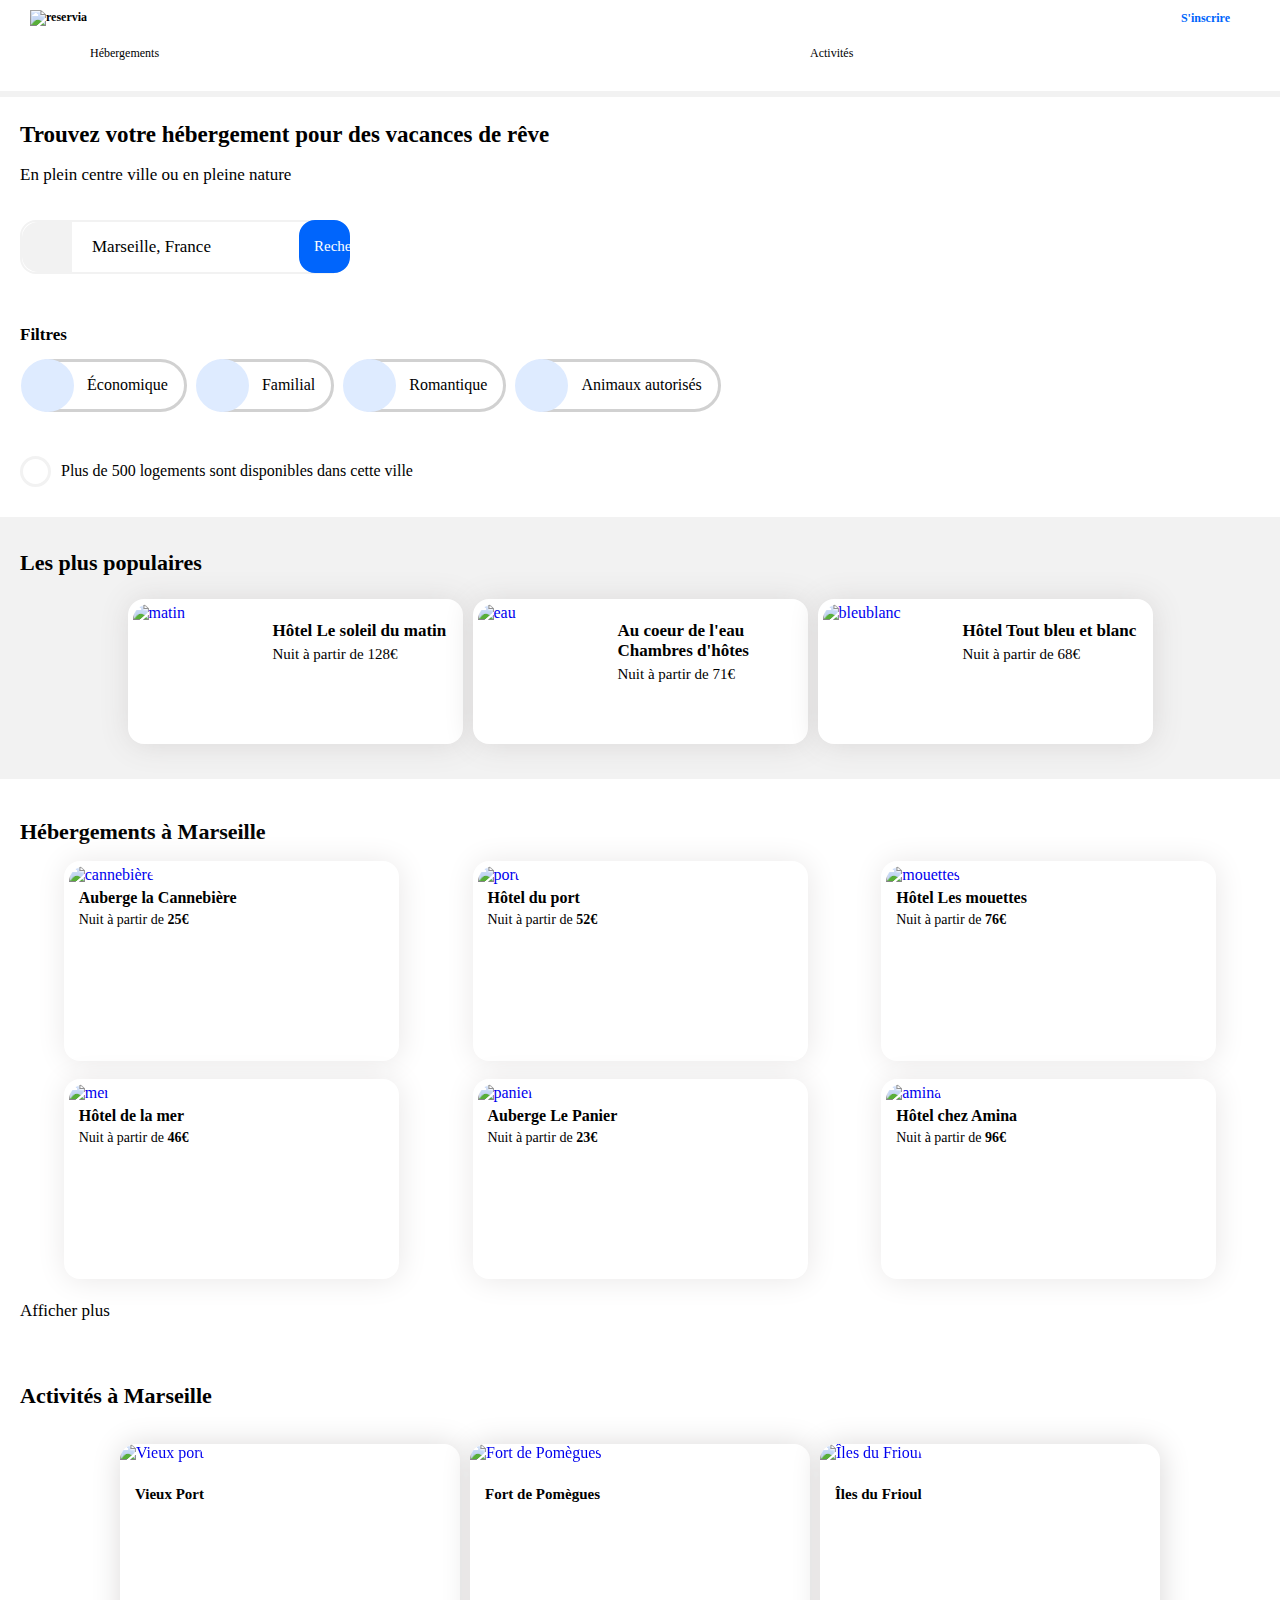
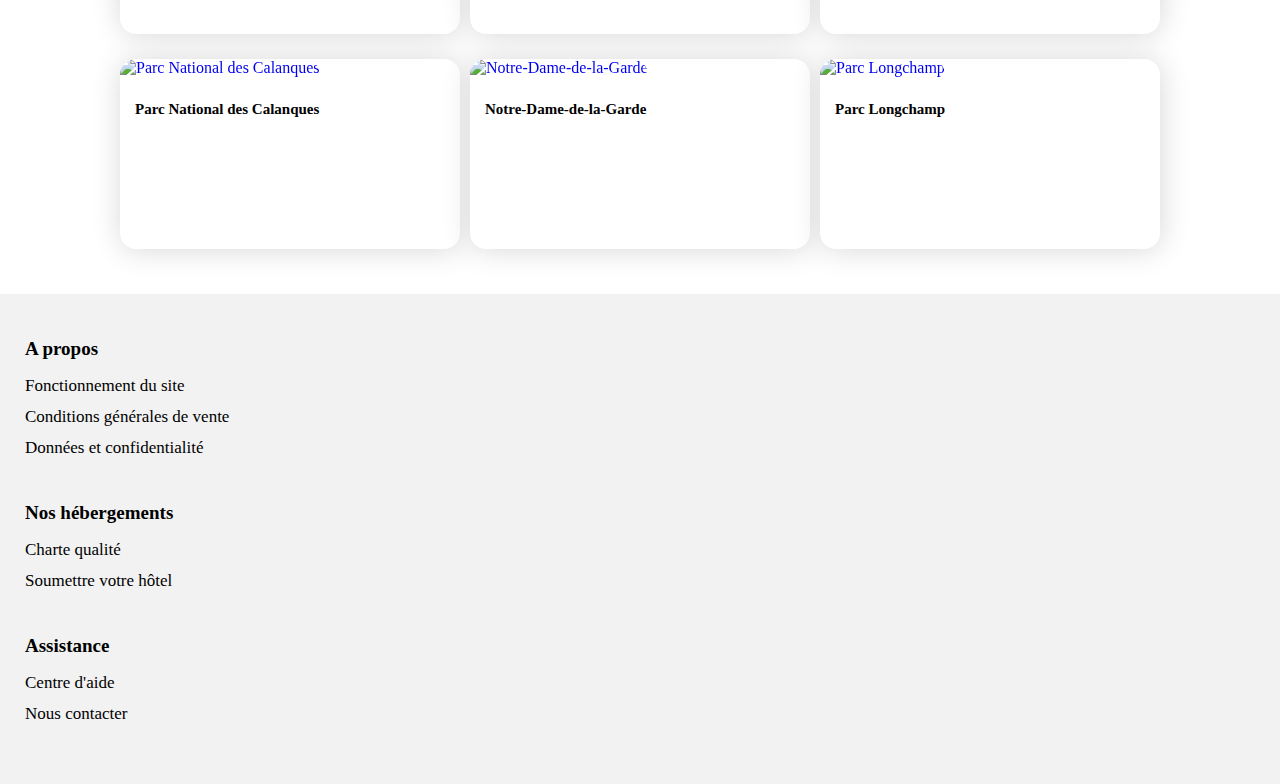
==== commit 543afff9: "changements des h1 en h2 car ça ne passe pas auw3c" ====
--- a/index.html
+++ b/index.html
@@ -1,253 +1,297 @@
 <!DOCTYPE html>
-<html lang="fr">	
+<html lang="fr">
+
 <head>
-	<meta charset="UTF-8"/>
-	<link rel="stylesheet" type="text/css" href="style.css"/>
-  <!--<link rel="stylesheet" media="screen and (min-width:768px)" href="granderesolution.css"/>
+    <meta charset="UTF-8" />
+    <meta name="viewport" content="width=device-width, initial-scale=1">
+
+    <link rel="stylesheet" type="text/css" href="style.css" />
+    <!--<link rel="stylesheet" media="screen and (min-width:768px)" href="granderesolution.css"/>
   <link rel="preconnect" href="https://fonts.gstatic.com">-->
-<link rel="stylesheet" media="screen and (max-width: 767px)" href="petitecran.css" type="text/css"/>
-
-
-
-  <script src="https://kit.fontawesome.com/941542f664.js" crossorigin="anonymous"></script>
-  	<title>taille iphone8</title>
-  </head>
-      <body>
-        <div id="blocpage">
-          <header class="change">
+   <!-- <link rel="stylesheet" media="screen and (max-width: 767px)" href="petitecran.css" type="text/css" /> -->
+
+
+
+    <script src="https://kit.fontawesome.com/941542f664.js" crossorigin="anonymous"></script>
+    <title>taille iphone8</title>
+</head>
+
+<body>
+    <div id="blocpage">
+        <header class="change">
             <div id="logo"><img src="Reservia.svg" alt="reservia" /></div>
-              <a href="#inscrire" class="ins" title="s'inscrire">S'inscrire</a>
-                <nav class="lignedeux">
-              <a href="#hebergements" class="heb" title="hébergements nav">Hébergements</a>
-              <a href="#activites" class="act" title="activités nav">Activités</a>
+            <a href="#inscrire" class="ins" title="s'inscrire">S'inscrire</a>
+            <nav class="lignedeux">
+                <a href="#hebergements" class="heb" title="hébergements nav">Hébergements</a>
+                <a href="#activites" class="act" title="activités nav">Activités</a>
             </nav>
-          </header>
-        <section>  
-<div class="entetedeux">
-    <H1>Trouvez votre hébergement pour des vacances de rêve</H1>
-      <p class="naturephrase">En plein centre ville ou en pleine nature</p>
-  <div class="englobe">
-        <div class="containerrecherche">
-          <div class="containermars">
-            <div class="infoinconn"><i class="fas fa-map-marker-alt iif"></i></div></div>
-              <input class="inputmarss" type="search" name="nomdelaville" placeholder="Marseille, France" onclick="this.value='';"/>
-        </div>
-        <div> <!--obligé de faire une div à part car si button est dans le container il reste plus petit puisque
+        </header>
+
+        <section>
+            <div class="entetedeux">
+                <H1>Trouvez votre hébergement pour des vacances de rêve</H1>
+                <p class="naturephrase">En plein centre ville ou en pleine nature</p>
+                <div class="englobe">
+                    <div class="containerrecherche">
+                        <div class="containermars">
+                            <div class="infoinconn"><i class="fas fa-map-marker-alt iif"></i></div>
+                        </div>
+                        <input class="inputmarss" type="search" name="nomdelaville" placeholder="Marseille, France"
+                            onclick="this.value='';" />
+                    </div>
+                    <div>
+                        <!--obligé de faire une div à part car si button est dans le container il reste plus petit puisque
       pas de border et même en augmentant c'est le container qui grandit et button toujours plus petit-->
-        <button class="buttoninfo"><span class="icon"><i class="fas fa-search"></i></span>
-        <span class="text">Recherche</span></button>  
+                        <button class="buttoninfo"><span class="icon"><i class="fas fa-search"></i></span>
+                            <span class="text">Recherche</span></button>
+                    </div>
+                </div>
+                <br />
+                <div class="grandfiltre">
+                    <h2 class="titrefiltre">Filtres</h2>
+                    <div class="containerdesfiltres">
+                        <div class="filtrecontainer">
+                            <div class="filtreicon">
+                                <i class="fas fa-money-bill-wave iicon"></i>
+                            </div>
+                            <a href="#" class="filtrelabel">Économique</a>
+                        </div>
+                        <div class="filtrecontainer">
+                            <div class="filtreicon">
+                                <i class="fas fa-child iicon"></i>
+                            </div>
+                            <a href="#" class="filtrelabel">Familial</a>
+                        </div>
+                        <div class="filtrecontainer">
+                            <div class="filtreicon">
+                                <i class="fas fa-heart iicon"></i>
+                            </div>
+                            <a href="#" class="filtrelabel">Romantique</a>
+                        </div>
+                        <div class="filtrecontainer">
+                            <div class="filtreicon">
+                                <i class="fas fa-dog iicon"></i>
+                            </div>
+                            <a href="#" class="filtrelabel">Animaux autorisés</a>
+                        </div>
+                    </div>
+                </div>
+                <!-- refait ok -->
+                <div class="texteinfo">
+                    <div class="containerinfo"><i class="fas fa-info iconinfo"></i></div>
+                    <div class="infoinfo"> Plus de 500 logements sont disponibles dans cette ville</div>
+                </div>
+            </div>
+            <!-- changement de place en grande taille -->
+            <aside>
+                <!-- remarque les titres en dehors des containers c'est bon ou pas-->
+                <div class="titrepop">
+                    <H2>Les plus populaires<i class="fas fa-chart-line"></i></H2>
+                </div>
+                <div class="containeraside">
+                    <div class="carte matin">
+                        <a href="#" class="matin"><img src="images/emile-guillemot-Bj_rcSC5XfE-unsplash.jpg"
+                                alt="matin" />
+                            <div class="note">
+                                <H3>Hôtel Le soleil du matin</H3>
+                                <p class="phrase">Nuit à partir de <strong>128<span class="mark">€</span></strong></p>
+                                <div class="etoiles">
+                                    <i class="fa fa-star bleu"></i>
+                                    <i class="fa fa-star bleu"></i>
+                                    <i class="fa fa-star bleu"></i>
+                                    <i class="fa fa-star bleu"></i>
+                                    <i class="fa fa-star bleu"></i>
+                                </div>
+                            </div>
+                        </a>
+                    </div>
+                    <div class="carte eau">
+                        <a href="#" class="eau"><img src="images/aw-creative-VGs8z60yT2c-unsplash.jpg" alt="eau" />
+                            <div class="note">
+                                <H3>Au coeur de l'eau Chambres d'hôtes</H3>
+                                <p class="phrase">Nuit à partir de <strong>71<span class="mark">€</span></strong></p>
+                                <div class="etoiles">
+                                    <i class="fa fa-star bleu"></i>
+                                    <i class="fa fa-star bleu"></i>
+                                    <i class="fa fa-star bleu"></i>
+                                    <i class="fa fa-star bleu"></i>
+                                    <i class="fa fa-star"></i>
+                                </div>
+                            </div>
+                        </a>
+                    </div>
+                    <div class="carte bleublanc">
+                        <a href="#" class="bleublanc"><img src="images/febrian-zakaria-sjvU0THccQA-unsplash.jpg"
+                                alt="bleublanc" />
+                            <div class="note">
+                                <H3>Hôtel Tout bleu et blanc</H3>
+                                <p class="phrase">Nuit à partir de <strong>68<span class="mark">€</span></strong></p>
+                                <div class="etoiles">
+                                    <i class="fa fa-star bleu"></i>
+                                    <i class="fa fa-star bleu"></i>
+                                    <i class="fa fa-star bleu"></i>
+                                    <i class="fa fa-star bleu"></i>
+                                    <i class="fa fa-star"></i>
+                                </div>
+                            </div>
+                        </a>
+                    </div>
+                </div>
+            </aside>
+            <article>
+                <div id="hebergements">
+                    <H2>Hébergements à Marseille</H2>
+                </div>
+                <div class="containerarticle">
+                    <div class="carte cannebiere">
+                        <a href="#" class="cannebiere"><img src="images/marcus-loke-WQJvWU_HZFo-unsplash.jpg"
+                                alt="cannebière" />
+                            <div class="note">
+                                <H3>Auberge la Cannebière</H3>
+                                <p class="phrase">Nuit à partir de <strong>25€</strong></p>
+                                <div class="etoiles">
+                                    <i class="fa fa-star bleu"></i>
+                                    <i class="fa fa-star bleu"></i>
+                                    <i class="fa fa-star bleu"></i>
+                                    <i class="fa fa-star bleu"></i>
+                                    <i class="fa fa-star"></i>
+                                </div>
+                            </div>
+                        </a>
+                    </div>
+                    <div class="carte port">
+                        <a href="#" class="port"><img src="images/fred-kleber-gTbaxaVLvsg-unsplash.jpg" alt="port" />
+                            <div class="note">
+                                <H3>Hôtel du port</H3>
+                                <p class="phrase">Nuit à partir de <strong>52€</strong></p>
+                                <div class="etoiles">
+                                    <i class="fa fa-star bleu"></i>
+                                    <i class="fa fa-star bleu"></i>
+                                    <i class="fa fa-star bleu"></i>
+                                    <i class="fa fa-star bleu"></i>
+                                    <i class="fa fa-star bleu"></i>
+                                </div>
+                            </div>
+                        </a>
+                    </div>
+                    <div class="carte mouettes">
+                        <a href="#" class="mouettes"><img src="images/reisetopia-B8WIgxA_PFU-unsplash.jpg"
+                                alt="mouettes" />
+                            <div class="note">
+                                <H3>Hôtel Les mouettes</H3>
+                                <p class="phrase">Nuit à partir de <strong>76€</strong></p>
+                                <div class="etoiles">
+                                    <i class="fa fa-star bleu"></i>
+                                    <i class="fa fa-star bleu"></i>
+                                    <i class="fa fa-star bleu"></i>
+                                    <i class="fa fa-star bleu"></i>
+                                    <i class="fa fa-star"></i>
+                                </div>
+                            </div>
+                        </a>
+                    </div>
+                    <div class="carte mer">
+                        <a href="#" class="mer"><img src="./images/annie-spratt-Eg1qcIitAuA-unsplash.jpg" alt="mer" />
+                            <div class="note">
+                                <H3>Hôtel de la mer</H3>
+                                <p class="phrase">Nuit à partir de <strong>46€</strong></p>
+                                <div class="etoiles">
+                                    <i class="fa fa-star bleu"></i>
+                                    <i class="fa fa-star bleu"></i>
+                                    <i class="fa fa-star bleu"></i>
+                                    <i class="fa fa-star"></i>
+                                    <i class="fa fa-star"></i>
+                                </div>
+                            </div>
+                        </a>
+                    </div>
+                    <div class="carte panier">
+                        <a href="#" class="panier"><img src="images/nicate-lee-kT-ZyaiwBe0-unsplash.jpg" alt="panier" />
+                            <div class="note">
+                                <H3>Auberge Le Panier</H3>
+                                <p class="phrase">Nuit à partir de <strong>23€</strong></p>
+                                <div class="etoiles">
+                                    <i class="fa fa-star bleu"></i>
+                                    <i class="fa fa-star bleu"></i>
+                                    <i class="fa fa-star bleu"></i>
+                                    <i class="fa fa-star bleu"></i>
+                                    <i class="fa fa-star"></i>
+                                </div>
+                            </div>
+                        </a>
+                    </div>
+                    <div class="carte amina">
+                        <a href="#" class="amina"><img src="images/febrian-zakaria-M6S1WvfW68A-unsplash.jpg"
+                                alt="amina" />
+                            <div class="note">
+                                <H3>Hôtel chez Amina</H3>
+                                <p class="phrase"> Nuit à partir de <strong>96€</strong></p>
+                                <div class="etoiles">
+                                    <i class="fa fa-star bleu"></i>
+                                    <i class="fa fa-star bleu"></i>
+                                    <i class="fa fa-star bleu"></i>
+                                    <i class="fa fa-star bleu"></i>
+                                    <i class="fa fa-star bleu"></i>
+                                </div>
+                            </div>
+                        </a>
+                    </div>
+                </div>
+                <a href="#">
+                    <p class="afficher">Afficher plus</p>
+                </a>
+            </article>
+            <nav>
+                <div id="activites">
+                    <H2>Activités à Marseille</H2>
+                </div>
+                <div class="containernav">
+                    <a href="#" class="carte vieuxport"><img src="images/reno-laithienne-QUgJhdY5Fyk-unsplash.jpg"
+                            alt="Vieux port" />
+                        <H3>Vieux Port</H3>
+                    </a>
+                    <a href="#" class="carte pomergues"><img src="images/paul-hermann-QFTrLdQIRhI-unsplash.jpg"
+                            alt="Fort de Pomègues" />
+                        <H3>Fort de Pomègues</H3>
+                    </a>
+                    <a href="#" class="carte frioul"><img src="images/kevin-hikari-rV_Qd1l-VXg-unsplash.jpg"
+                            alt="Îles du Frioul" />
+                        <H3>Îles du Frioul</H3>
+                    </a>
+                    <a href="#" class="carte calanques"><img src="./images/kilyan-sockalingum-NR8-cBCN3aI-unsplash.jpg"
+                            alt="Parc National des Calanques" />
+                        <H3>Parc National des Calanques</H3>
+                    </a>
+                    <a href="#" class="carte notredame"><img src="images/florian-wehde-xW9e8gdotxI-unsplash.jpg"
+                            alt="Notre-Dame-de-la-Garde" />
+                        <H3>Notre-Dame-de-la-Garde</H3>
+                    </a>
+                    <a href="#" class="carte longchamp"><img src="images/lena-paulin-wH2-EJoDcV0-unsplash.jpg"
+                            alt="Parc Longchamp" />
+                        <H3>Parc Longchamp</H3>
+                    </a>
+                </div>
+            </nav>
+        </section>
+        <footer>
+            <div class="apropos">
+                <H3>A propos</H3>
+                <a href="#" class="tabfooter">Fonctionnement du site</a>
+                <a href="#" class="tabfooter">Conditions générales de vente</a>
+                <a href="#" class="tabfooter">Données et confidentialité</a>
+            </div>
+            <div class="noshebergements">
+                <H3>Nos hébergements</H3>
+                <a href="#" class="tabfooter">Charte qualité</a>
+                <a href="#" class="tabfooter">Soumettre votre hôtel</a>
+            </div>
+            <div class="assistance">
+                <H3>Assistance</H3>
+                <a href="#" class="tabfooter">Centre d'aide</a>
+                <a href="#" class="tabfooter">Nous contacter</a>
+            </div>
+        </footer>
     </div>
-  </div>
-<br/>
-<div class="grandfiltre"><h2 class="titrefiltre">Filtres</h2>
-<div class="containerdesfiltres">
-                <div class="filtrecontainer">
-          <div class="filtreicon">
-            <i class="fas fa-money-bill-wave iicon"></i>
-        </div>
-        <a href="#" class="filtrelabel">Économique</a>
-        </div>
-        <div class="filtrecontainer">
-          <div class="filtreicon">
-            <i class="fas fa-child iicon"></i> 
-        </div>
-        <a href="#" class="filtrelabel">Familial</a>
-        </div>
-        <div class="filtrecontainer">
-          <div class="filtreicon">
-            <i class="fas fa-heart iicon"></i> 
-        </div>
-        <a href="#" class="filtrelabel">Romantique</a>
-        </div>
-        <div class="filtrecontainer">
-          <div class="filtreicon">
-            <i class="fas fa-dog iicon"></i> 
-        </div>
-        <a href="#" class="filtrelabel">Animaux autorisés</a>
-        </div>
-  </div>
-  </div>
-        <!-- refait ok -->
-        <div class="texteinfo">
-          <div class="containerinfo"><i class="fas fa-info iconinfo"></i></div>
-            <span class="infoinfo"> Plus de 500 logements sont disponibles dans cette ville</span>
-          </div> 
-</div>        
- <!-- changement de place en grande taille -->
-<aside>
-  <!-- remarque les titres en dehors des containers c'est bon ou pas-->
-<div class="titrepop"><H1>Les plus populaires<i class="fas fa-chart-line"></i></H1></div>
-<div class="containeraside">
-      <div class="carte matin">
-      <a href="#" class="matin"><img src="images/emile-guillemot-Bj_rcSC5XfE-unsplash.jpg" alt="matin"/>
-        <div class="note">                 
-          <H2>Hôtel Le soleil du matin</H2><p class="phrase">Nuit à partir de <strong>128<span class="mark">€</span></strong></p>
-            <div class="etoiles">
-              <i class="fa fa-star bleu"></i>
-              <i class="fa fa-star bleu"></i>
-              <i class="fa fa-star bleu"></i>
-              <i class="fa fa-star bleu"></i>
-              <i class="fa fa-star bleu"></i>
-            </div>  
-        </div>
-      </a>
-    </div>
-    <div class="carte eau">
-      <a href="#" class="eau"><img src="images/aw-creative-VGs8z60yT2c-unsplash.jpg" alt="eau"/>
-        <div class="note">                 
-          <H2>Au coeur de l'eau Chambres d'hôtes</H2><p class="phrase">Nuit à partir de <strong>71<span class="mark">€</span></strong></p>
-            <div class="etoiles">
-              <i class="fa fa-star bleu"></i>
-              <i class="fa fa-star bleu"></i>
-              <i class="fa fa-star bleu"></i>
-              <i class="fa fa-star bleu"></i>
-              <i class="fa fa-star"></i>
-            </div>  
-        </div>
-        </a>
-    </div>
-    <div class="carte bleublanc">
-      <a href="#" class="bleublanc"><img src="images/febrian-zakaria-sjvU0THccQA-unsplash.jpg" alt="bleublanc"/>
-        <div class="note">                 
-          <H2>Hôtel Tout bleu et blanc</H2><p class="phrase">Nuit à partir de <strong>68<span class="mark">€</span></strong></p>
-            <div class="etoiles">
-              <i class="fa fa-star bleu"></i>
-              <i class="fa fa-star bleu"></i>
-              <i class="fa fa-star bleu"></i>
-              <i class="fa fa-star bleu"></i>
-              <i class="fa fa-star"></i>
-            </div>  
-        </div> 
-      </a>  
-    </div>
-</div>         
-</aside>
-<article>
-<div id="hebergements"><H1 class="titrearticle">Hébergements à Marseille</H1> </div>
-<div class="containerarticle">
-  <div class="carte cannebiere">
-    <a href="#" class="cannebiere"><img src="images/marcus-loke-WQJvWU_HZFo-unsplash.jpg" alt="cannebière"/>
-      <div class="note">
-        <H2>Auberge la Cannebière</H2><p class="phrase">Nuit à partir de <strong>25€</strong></p>
-          <div class="etoiles">
-            <i class="fa fa-star bleu"></i>
-            <i class="fa fa-star bleu"></i>
-            <i class="fa fa-star bleu"></i>
-            <i class="fa fa-star bleu"></i>
-            <i class="fa fa-star"></i>
-          </div>
-      </div>
-    </a>  
-  </div>
-  <div class="carte port">
-    <a href="#" class="port"><img src="images/fred-kleber-gTbaxaVLvsg-unsplash.jpg" alt="port"/>
-      <div class="note">      
-        <H2>Hôtel du port</H2><p class="phrase">Nuit à partir de <strong>52€</strong></p>
-          <div class="etoiles">
-            <i class="fa fa-star bleu"></i>
-            <i class="fa fa-star bleu"></i>
-            <i class="fa fa-star bleu"></i>
-            <i class="fa fa-star bleu"></i>
-            <i class="fa fa-star bleu"></i>
-          </div>  
-      </div>
-    </a>   
-  </div>
-  <div class="carte mouettes">
-    <a href="#" class="mouettes"><img src="images/reisetopia-B8WIgxA_PFU-unsplash.jpg" alt="mouettes"/>
-      <div class="note">
-        <H2>Hôtel Les mouettes</H2><p class="phrase">Nuit à partir de <strong>76€</strong></p>
-          <div class="etoiles">
-            <i class="fa fa-star bleu"></i>
-            <i class="fa fa-star bleu"></i>
-            <i class="fa fa-star bleu"></i>
-            <i class="fa fa-star bleu"></i>
-            <i class="fa fa-star"></i>
-          </div>  
-      </div>
-    </a>  
-  </div>
-  <div class="carte mer">
-    <a href="#" class="mer"><img src="./images/annie-spratt-Eg1qcIitAuA-unsplash.jpg" alt="mer"/>
-      <div class="note">         
-        <H2>Hôtel de la mer</H2><p class="phrase">Nuit à partir de <strong>46€</strong></p>
-          <div class="etoiles">
-            <i class="fa fa-star bleu"></i>
-            <i class="fa fa-star bleu"></i>
-            <i class="fa fa-star bleu"></i>
-            <i class="fa fa-star"></i>
-            <i class="fa fa-star"></i>
-          </div>  
-      </div>   
-    </a>       
-  </div>
-  <div class="carte panier">
-    <a href="#" class="panier"><img src="images/nicate-lee-kT-ZyaiwBe0-unsplash.jpg" alt="panier"/>
-      <div class="note">     
-        <H2>Auberge Le Panier</H2><p class="phrase">Nuit à partir de <strong>23€</strong></p>
-          <div class="etoiles">
-            <i class="fa fa-star bleu"></i>
-            <i class="fa fa-star bleu"></i>
-            <i class="fa fa-star bleu"></i>
-            <i class="fa fa-star bleu"></i>
-            <i class="fa fa-star"></i>
-          </div>  
-      </div>
-    </a>  
-  </div>
-  <div class="carte amina">
-    <a href="#" class="amina"><img src="images/febrian-zakaria-M6S1WvfW68A-unsplash.jpg" alt="amina"/>
-      <div class="note">                 
-        <H2>Hôtel chez Amina</H2><p class="phrase"> Nuit à partir de <strong>96€</strong></p>
-          <div class="etoiles">
-            <i class="fa fa-star bleu"></i>
-            <i class="fa fa-star bleu"></i>
-            <i class="fa fa-star bleu"></i>
-            <i class="fa fa-star bleu"></i>
-            <i class="fa fa-star bleu"></i>
-          </div> 
-      </div>
-    </a>
-  </div> 
-  </div>   
-  <a href="#"><p class="afficher">Afficher plus</p></a>
-</article>
-<nav>
- <div id="activites"><H1 class="titrenav">Activités à Marseille</H1></div>
-<div class="containernav">
-      <a href="#" class="cartevieuxport"><img src="images/reno-laithienne-QUgJhdY5Fyk-unsplash.jpg" alt="Vieux port"/>
-        <H2>Vieux Port</H2></a>
-      <a href="#" class="cartepomergues"><img src="images/paul-hermann-QFTrLdQIRhI-unsplash.jpg" alt="Fort de Pomègues"/>
-        <H2>Fort de Pomègues</H2></a>
-      <a href="#" class="cartefrioul"><img src="images/kevin-hikari-rV_Qd1l-VXg-unsplash.jpg" alt="Îles du Frioul"/>
-        <H2>Îles du Frioul</H2></a>
-      <a href="#" class="cartecalanques"><img src="./images/kilyan-sockalingum-NR8-cBCN3aI-unsplash.jpg" alt="Parc National des Calanques"/>
-        <H2>Parc National des Calanques</H2></a>
-      <a href="#" class="cartenotredame" ><img src="images/florian-wehde-xW9e8gdotxI-unsplash.jpg" alt="Notre-Dame-de-la-Garde"/>
-        <H2>Notre-Dame-de-la-Garde</H2></a>
-      <a href="#" class="cartelongchamp" ><img src="images/lena-paulin-wH2-EJoDcV0-unsplash.jpg" alt="Parc Longchamp"/>
-        <H2>Parc Longchamp</H2></a> 
-</div>
-</nav>
-</section> 
-<footer>
-  <div class="apropos">
-    <H3>A propos</H3>
-      <a href="#" class="tabfooter">Fonctionnement du site</a>
-      <a href="#" class="tabfooter">Conditions générales de vente</a>
-      <a href="#" class="tabfooter">Données et confidentialité</a>  
-  </div>  
-  <div class="noshebergements">
-    <H3>Nos hébergements</H3>
-      <a href="#" class="tabfooter">Charte qualité</a>
-      <a href="#" class="tabfooter">Soumettre votre hôtel</a>
-  </div>
-  <div class="assistance">
-    <H3>Assistance</H3>
-      <a href="#" class="tabfooter">Centre d'aide</a>
-      <a href="#" class="tabfooter">Nous contacter</a>    
-  </div>
-</footer>
-</div>
 </body>
+
 </html>--- a/style.css
+++ b/style.css
@@ -1,150 +1,133 @@
 /*! base pour le fontsquirrel Generated by Font Squirrel (https://www.fontsquirrel.com) on April 11, 2021 */
 
-@font-face 
-{
-    font-family: 'ralewaybold';
-    src: url('fonts/raleway-bold-webfont.woff2') format('woff2'),
-         url('fonts/raleway-bold-webfont.woff') format('woff');
-    font-weight: normal;
-    font-style: normal;
-}
-
-@font-face 
-{
-    font-family: 'ralewayextrabold';
-    src: url('fonts/raleway-extrabold-webfont.woff2') format('woff2'),
-         url('fonts/raleway-extrabold-webfont.woff') format('woff');
-    font-weight: normal;
-    font-style: normal;
-}
-
-@font-face 
-{
-    font-family: 'ralewaysemibold';
-    src: url('fonts/raleway-semibold-webfont.woff2') format('woff2'),
-         url('fonts/raleway-semibold-webfont.woff') format('woff');
-    font-weight: normal;
-    font-style: normal;
-}
-
-@font-face 
-{
-    font-family: 'ralewaymedium';
-    src: url('fonts/raleway-medium-webfont.woff2') format('woff2'),
-         url('fonts/raleway-medium-webfont.woff') format('woff');
-    font-weight: normal;
-    font-style: normal;
-}
-
-@font-face 
-{
-    font-family: 'ralewayregular';
-    src: url('fonts/raleway-regular-webfont.woff2') format('woff2'),
-         url('fonts/raleway-regular-webfont.woff') format('woff');
-    font-weight: normal;
-    font-style: normal;
+@font-face {
+  font-family: "ralewaybold";
+  src: url("fonts/raleway-bold-webfont.woff2") format("woff2"),
+    url("fonts/raleway-bold-webfont.woff") format("woff");
+  font-weight: normal;
+  font-style: normal;
+}
+
+@font-face {
+  font-family: "ralewayextrabold";
+  src: url("fonts/raleway-extrabold-webfont.woff2") format("woff2"),
+    url("fonts/raleway-extrabold-webfont.woff") format("woff");
+  font-weight: normal;
+  font-style: normal;
+}
+
+@font-face {
+  font-family: "ralewaysemibold";
+  src: url("fonts/raleway-semibold-webfont.woff2") format("woff2"),
+    url("fonts/raleway-semibold-webfont.woff") format("woff");
+  font-weight: normal;
+  font-style: normal;
+}
+
+@font-face {
+  font-family: "ralewaymedium";
+  src: url("fonts/raleway-medium-webfont.woff2") format("woff2"),
+    url("fonts/raleway-medium-webfont.woff") format("woff");
+  font-weight: normal;
+  font-style: normal;
+}
+
+@font-face {
+  font-family: "ralewayregular";
+  src: url("fonts/raleway-regular-webfont.woff2") format("woff2"),
+    url("fonts/raleway-regular-webfont.woff") format("woff");
+  font-weight: normal;
+  font-style: normal;
 }
 /* enlever les font family non utiles*/
 
-body
-{
-    margin: 0;
-    height: 100vh;
-}
-
-.blocpage
-{
-    font-family: "ralewayregular", "ralewayextrabold", "ralewaymedium", "ralewaybold", arial, sans-serif;
-    font-size: 40px;
-    padding-top: 80px;
-    color: black;
-    height: auto;
-    margin: 0;    
-
+body {
+  margin: 0;
+  height: 100vh;
+}
+
+.blocpage {
+  font-family: "ralewayregular", "ralewayextrabold", "ralewaymedium",
+    "ralewaybold", arial, sans-serif;
+  font-size: 40px;
+  padding-top: 80px;
+  color: black;
+  height: auto;
+  margin: 0;
 }
 
 /* 1ère partie header */
-header
-{
-    text-decoration: none;
-    color: black;
-    font-family: "ralewaysemibold";
-    font-size: 41px;
-    margin: 0;
-    padding-top: 60px;
-    display: flex;
-    flex-wrap: wrap;
-    
-}
-
-.change
-{
-    display: flex;
-    flex-wrap: wrap;
-    row-gap: 70px;
-    justify-content: space-between;
-    align-items: center;
-}
-
-.ins
-{
-text-decoration: none;
-color: #0065FC;
-font-weight: bold;
-padding-right: 50px;
-}
-
-header nav
-{
-    display: flex;
-    justify-content: space-around;
-    width: 100%;
-}
-
-.heb
-{
-text-decoration: none;
-color: black;
-font-family: "ralewayregular";
-border-bottom: 6px #F2F2F2 solid;
-padding-bottom: 30px;
-width: 50%;
-padding-left: 90px;
-padding-right: 50px;
-}
-
-.act
-{
-text-decoration: none;
-color: black;
-font-family: "ralewayregular";
-border-bottom: 6px #F2F2F2 solid;
-padding-bottom: 30px;
-width: 50%;
-padding-left:200px ;
-}
-
-header nav a:focus
-{
-    color : #0065FC;
-    border-bottom: solid 8px #0065FC;
-    font-weight: bold;
-    text-decoration: none;
-}
-
-header a:hover
-{
-    color : #0065FC;
-    border-bottom: solid 8px #0065FC;
-    font-weight: bold;
-    text-decoration: none;
-}
-
-#logo img
-{
-    width: 250px;
-    margin-left: 30px;
-    font-weight: bold;
+header {
+  text-decoration: none;
+  color: black;
+  font-family: "ralewaysemibold";
+  font-size: 12px;
+  margin: 0;
+  padding-top: 10px;
+  display: flex;
+  flex-wrap: wrap;
+}
+
+.change {
+  display: flex;
+  flex-wrap: wrap;
+  row-gap: 20px;
+  justify-content: space-between;
+  align-items: center;
+}
+
+.ins {
+  text-decoration: none;
+  color: #0065fc;
+  font-weight: bold;
+  padding-right: 50px;
+}
+
+header nav {
+  display: flex;
+  justify-content: space-around;
+  width: 100%;
+}
+
+.heb {
+  text-decoration: none;
+  color: black;
+  font-family: "ralewayregular";
+  border-bottom: 6px #f2f2f2 solid;
+  padding-bottom: 30px;
+  width: 50%;
+  padding-left: 90px;
+  padding-right: 50px;
+}
+
+.act {
+  text-decoration: none;
+  color: black;
+  font-family: "ralewayregular";
+  border-bottom: 6px #f2f2f2 solid;
+  padding-bottom: 30px;
+  width: 50%;
+  padding-left: 200px;
+}
+
+header nav a:focus {
+  color: #0065fc;
+  border-bottom: solid 8px #0065fc;
+  font-weight: bold;
+  text-decoration: none;
+}
+
+header a:hover {
+  color: #0065fc;
+  border-bottom: solid 8px #0065fc;
+  font-weight: bold;
+  text-decoration: none;
+}
+
+#logo img {
+  width: 100px;
+  margin-left: 30px;
+  font-weight: bold;
 }
 /*@media screen and (min-width:768px) {
     .logo img
@@ -153,873 +136,774 @@
     }    
 }
 */
-
-@media screen and (min-width:1024px) {  
-.change
-{
+/*
+@media screen and (min-width: 768px) and (max-width: 1023px) {
+  body {
+    background-color: red;
+  }
+}
+
+@media screen and (min-width: 1024px) {
+  .change {
     display: flex;
     flex-direction: row;
     flex-wrap: nowrap;
     text-decoration: none;
     justify-content: flex-end;
     align-items: center;
-}
-  
-header nav
-{
+  }
+
+  header nav {
     text-decoration: none;
     align-items: center;
     justify-content: flex-end;
-}
-
-header nav a
-{
+  }
+
+  header nav a {
     border-bottom: none;
     padding: 12px;
     text-align: center;
     border-bottom: none;
-}
-
-header nav a:active
-{
-    color :#0065FC;
+  }
+
+  header nav a:active {
+    color: #0065fc;
     border-bottom: none;
-}
-
-header a:hover
-{
-    color :#0065FC;
+  }
+
+  header a:hover {
+    color: #0065fc;
     border-bottom: none;
-}
-
-.heb
-{
+  }
+
+  .heb {
     width: 50px;
     height: 35px;
-    color: #0065FC;
+    color: #0065fc;
     margin-top: -14px;
     margin-right: 28px;
     padding-top: 30px;
     padding-left: 15px;
-    border-top: 2px solid #0065FC;
+    border-top: 2px solid #0065fc;
     padding-bottom: 0px;
     border-bottom-width: 0%;
-    border-bottom:none;
-}
-
-.act
-{
     border-bottom: none;
-    padding : 0 100px 0 0;
+  }
+
+  .act {
+    border-bottom: none;
+    padding: 0 100px 0 0;
     width: 0%;
-}
-
-#logo img
-{
+  }
+
+  #logo img {
     width: 70px;
     margin-left: 30px;
     font-family: "ralewayregular";
     font-weight: bold;
     padding-top: 30px;
-}
-
-.ins
-{
-text-decoration: none;
-color: #0065FC;
-font-weight: normal;
-padding-right: 0px;
-order: 1;
-margin-right: 60px;
-}
-
-header
-{
+  }
+
+  .ins {
+    text-decoration: none;
+    color: #0065fc;
+    font-weight: normal;
+    padding-right: 0px;
+    order: 1;
+    margin-right: 60px;
+  }
+
+  header {
     text-decoration: none;
     color: black;
     font-family: "ralewaysemibold";
     font-size: 12px;
     margin: 9px 0 0 0;
     padding-top: 0px;
-}
-}
-  
+  }
+}*/
+
 /* 2ème header*/
 
-
-.entetedeux
-{
-    margin-top: 80px;
-    padding : 0px 50px 10px 50px;
-}
-
-@media screen and (min-width:1024px) {
-    .entetedeux
-    {
+.entetedeux {
+  display: flex;
+  flex-direction: column;
+  align-items: flex-start;
+  padding : 10px 0 0 0px;
+
+}
+
+/*@media screen and (min-width: 1024px) {
+  .entetedeux {
     margin-top: 30px;
     padding: 0px;
-    }    
-}
-
-::placeholder
-{
-    font-family: "ralewayextrabold";
-    color: black;  
-    opacity: 1;
-}
-
-H1
-{
-    font-size: 55px ;
-    font-family: "ralewaybold";
-}
-
-@media screen and (min-width:1024px) {
-    H1
-    {
-     font-size: 15px;
-     font-family: "ralewaymedium";
-    }   
-}
-
-h2
-{
-    font-size: 37px;
-    font-family: "ralewayregular";
-}
-
-h3
-{
-    font-size: 35px;
-    font-family: "ralewayregular";
-}
-
-.naturephrase
-{
-    font-size: 40px;
-    font-family: "ralewayregular";
-    word-break: keep-all;
-}
-
-@media screen and (min-width:1024px) {
-    H2
-    {
-        font-size: 12px;
-    }
-    .naturephrase
-    {
-        font-size: 12px;
-    }
-}
+  }
+}*/
+
+::placeholder {
+  font-family: "ralewayextrabold";
+  color: black;
+  opacity: 1;
+}
+
+.entetedeux H1 {
+  font-size: 23px;
+  font-family: "ralewaysemibold";
+  margin-bottom: 0px;
+  padding-left: 20px;
+}
+
+/*@media screen and (min-width: 1024px) {
+  H1 {
+    font-size: 15px;
+    font-family: "ralewaymedium";
+  }
+}*/
+
+h2 {
+  font-size: 16px;
+  font-family: "ralewayregular";
+}
+
+h3 {
+  font-size: 12px;
+  font-family: "ralewayregular";
+}
+
+.naturephrase {
+  font-size: 17px;
+  font-family: "ralewaymedium";
+  padding-left: 20px;
+}
+
+/*@media screen and (min-width: 1024px) {
+  H2 {
+    font-size: 12px;
+  }
+  .naturephrase {
+    font-size: 12px;
+  }
+}*/
 
 /*bouton recherche ok*/
-.englobe
-{
-    display: flex;
-    padding-top: 70px;
-}
-
-.containerrecherche
-{
-    display: flex;
-    height: 122px;
-    width: 850px;
-    border: solid 3px #F2F2F2;
-    border-radius : 40px 0px 0px 40px;
+.englobe {
+  display: flex;
+  padding:18px 0 18px 0;
+  padding-left: 20px;
+}
+
+.containerrecherche {
+  display: flex;
+  height: 50px;
+  width: 310px;
+  border: solid 2px #f2f2f2;
+  border-radius: 16px 0px 0px 16px;
+
+}
+
+.containermars {
+  display: flex;
+}
+
+.infoinconn {
+  background-color: #f2f2f2;
+  width: 50px;
+  position: relative;
+  border-radius: 16px 0 0 16px;
+}
+
+.iif {
+  left: 50%;
+  top: 50%;
+  transform: translate(-50%, -50%);
+  position: absolute;
+  font-weight: bold;
+  font-size: 16px;
+}
+
+.inputmarss {
+  display: flex;
+  border: none;
+  font-family: "ralewayextrabold";
+  font-size: 17px;
+  padding-left: 20px;
+  outline: none;
+  cursor: pointer;
+}
+
+.buttoninfo {
+  display: flex;
+  background-color: #0065fc;
+  color: white;
+  align-items: center;
+  border: 2px solid #0065fc;
+  border-radius: 16px 16px 16px 16px;
+  height: 53px;
+  width: 51px;
+  margin-left: -35px;
+  padding: 0 13px 0 13px;
+  font-family: "ralewaybold";
+  font-size: 15px;
+  outline: none;
+  cursor: grab;
+  position: relative;
+}
+
+.buttoninfo i {
+  left: 50%;
+  top: 50%;
+  transform: translate(-50%, -50%);
+  position: absolute;
+  font-weight: bold;
+  font-size: 17px;
+}
+
+.buttoninfo:active {
+  transform: translateY(1px);
+  box-shadow: 0 9px;
+}
+
+/*@media screen and (min-width: 1024px) {
+  .englobe {
+    display: flex;
+    padding-top: 0px;
+  }
+  .containerrecherche {
+    display: flex;
+    height: 34px;
+    border: solid 2px #f2f2f2;
+    border-radius: 15px 0px 0px 15px;
     margin-right: 0px;
-    border-right: 0px;
-}
-
-.containermars
-{
-    display: flex;
-}
-
-.infoinconn
-{
-    background-color:#F2F2F2;
-    width: 125px;
+    width: 200px;
+  }
+  .containermars {
+    display: flex;
+  }
+  .infoinconn {
+    background-color: #f2f2f2;
+    width: 35px;
     position: relative;
-    border-radius: 35px 0 0 35px;
-}
-
-.iif
-{
+    border-radius: 12px 0 0 12px;
+  }
+  .iif {
     left: 50%;
     top: 50%;
     transform: translate(-50%, -50%);
     position: absolute;
     font-weight: bold;
-    font-size: 40px;
-}
-
-.inputmarss  
-{
+    font-size: 13px;
+  }
+  .inputmarss {
     display: flex;
     border: none;
     font-family: "ralewayextrabold";
-    font-size: 45px;
-    padding-left: 40px;
-    outline: none; 
+    font-size: 13px;
+    padding-left: 18px;
+    outline: none;
     cursor: pointer;
-}
-
-.buttoninfo
-{
-    display: flex;
-    background-color:#0065FC;
+  }
+  .buttoninfo {
+    display: flex;
+    background-color: #0065fc;
     color: white;
     align-items: center;
-    border: 2px solid #0065FC;
-    border-radius: 40px 40px 40px 40px;
-    height: 127px;
-    width: 127px;
-    margin-left: -40px;
+    border: 2px solid #0065fc;
+    border-radius: 0 10px 10px 0;
+    height: 37px;
+    margin-left: 0px;
     padding: 0 13px 0 13px;
     font-family: "ralewaybold";
-    font-size: 18px;
+    font-size: 13px;
     outline: none;
     cursor: grab;
+    width: 100px;
+  }
+  .buttoninfo:active {
+    font-family: "ralewaybold";
+  }
+}*/
+
+@media (max-width: 1023px) {
+  span.text {
+    display: none;
+  }
+  span.icon {
+    display: inline-block;
+  }
+}
+@media (min-width: 1024px) {
+  span.text {
+    display: inline-block;
+  }
+  span.icon {
+    display: none;
+  }
+}
+
+/*pour les balises filtres ok*/
+.containerdesfiltres {
+  display: flex;
+  flex-wrap: wrap;
+  justify-content: flex-start;
+  padding-left: 12px;
+}
+
+.titrefiltre {
+  display: flex;
+  font-size: 17px;
+  font-family: "ralewaybold";
+  padding-left: 20px;
+}
+
+.filtrecontainer {
+  cursor: grab;
+  text-decoration: none;
+  color: black;
+
+}
+
+.filtreicon {
+  border-radius: 100%;
+  width: 49px;
+  height: 49px;
+  border: #deebff solid 2px;
+  background-color: #deebff;
+  margin-left: 9px;
+  position: absolute;
+  z-index: 1;
+}
+
+.filtrelabel {
+  display: flex;
+  flex-wrap: wrap;
+  align-items: center;
+  height: 47px;
+  font-family: "ralewaybold";
+  font-size: 16px;
+  border: 3px #d1d1d1 solid;
+  border-radius: 50px;
+  padding: 0 16px 0 60px;
+  margin-left: 12px;
+  margin-right: 0px;
+  position: relative;
+  width: auto;
+  margin-bottom: 14px;
+}
+
+.filtreicon i {
+  color: #0065fc;
+  left: 50%;
+  top: 50%;
+  transform: translate(-50%, -50%);
+  position: absolute;
+  font-weight: bold;
+  font-size: 20px;
+}
+
+.filtrelabel {
+  text-decoration: none;
+  color: black;
+}
+
+.filtrelabel:hover {
+  color: #0065fc;
+  background-color: #f2f2f2;
+  text-decoration: underline;
+}
+
+/*@media screen and (min-width: 1024px) {
+  .containerdesfiltres {
+    display: flex;
+    flex-wrap: wrap;
     position: relative;
-}
-
-.buttoninfo i
-{
+    padding: 0px;
+    margin: 0px;
+    margin-left: 15px;
+  }
+
+  .titrefiltre {
+    display: flex;
+    font-size: 13px;
+    font-family: "ralewaysemibold";
+  }
+
+  .filtrecontainer {
+    display: flex;
+    cursor: grab;
+    margin: 0px;
+    margin-right: 10px;
+    padding: 0px;
+    align-content: center;
+    cursor: grab;
+    text-decoration: none;
+    color: black;
+  }
+
+  .filtreicon {
+    border-radius: 100%;
+    width: 32px;
+    height: 32px;
+    border: #deebff solid 2px;
+    background-color: #deebff;
+    margin-left: 9px;
+    position: absolute;
+    z-index: 1;
+  }
+
+  .filtrelabel {
+    display: flex;
+    align-items: center;
+    height: 32px;
+    font-family: "ralewaybold";
+    font-size: 13px;
+    border: 2px #d1d1d1 solid;
+    border-radius: 22px;
+    padding: 0 12px 0 40px;
+    margin: 0px;
+    margin-left: 12px;
+    position: relative;
+  }
+
+  .filtreicon i {
+    color: #0065fc;
     left: 50%;
     top: 50%;
     transform: translate(-50%, -50%);
     position: absolute;
     font-weight: bold;
-    font-size: 40px;
-}
-
-.buttoninfo:active
-{
-    transform: translateY(1px);
-    box-shadow: 0 9px;
-}
-
-@media screen and (min-width:1024px) {
-    .englobe
-    {
-        display: flex;
-        padding-top: 0px;
-    }
-    .containerrecherche
-    {
-        display: flex;
-        height: 34px;
-        border: solid 2px #F2F2F2;
-        border-radius : 15px 0px 0px 15px;
-        margin-right: 0px;
-        width: 200px;
-    }
-    .containermars
-    {
-        display: flex;
-    }
-    .infoinconn
-    {
-        background-color:#F2F2F2;
-        width: 35px;
-        position: relative;
-        border-radius: 12px 0 0 12px;
-    }
-    .iif
-    {
-        left: 50%;
-        top: 50%;
-        transform: translate(-50%, -50%);
-        position: absolute;
-        font-weight: bold;
-        font-size: 13px;
-    }
-    .inputmarss  
-    {
-        display: flex;
-        border: none;
-        font-family: "ralewayextrabold";
-        font-size: 13px;
-        padding-left: 18px;
-        outline: none; 
-        cursor: pointer;
-    }
-    .buttoninfo
-    {
-        display: flex;
-        background-color:#0065FC;
-        color: white;
-        align-items: center;
-        border: 2px solid #0065FC;
-        border-radius: 0 10px 10px 0;
-        height: 37px;
-        margin-left: 0px;
-        padding: 0 13px 0 13px;
-        font-family: "ralewaybold";
-        font-size: 13px;
-        outline: none;
-        cursor: grab;
-        width: 100px;
-    }
-    .buttoninfo:active
-    {
-    font-family: "ralewaybold";
-    
-    }      
-}
-
-@media (max-width: 1023px){
-    span.text{display:none}
-    span.icon {display: inline-block}
-}
-@media (min-width: 1024px) {
-    span.text {display:inline-block}
-    span.icon {display:none}
-}
-
-/*pour les balises filtres ok*/
-.containerdesfiltres
-{
-    display: flex;
-    flex-wrap: wrap;
-    justify-content: flex-start;
-}
-
-.titrefiltre
-{
-    display: flex;
-    font-size: 40px;
-    font-family: "ralewaybold";
-}
-
-.filtrecontainer
-{
-    cursor: grab;
-    text-decoration: none;
-    color: black;
-}
-
-.filtreicon
-{
-    border-radius: 100%;
-    width: 130px;
-    height: 130px;
-    border : #DEEBFF solid 2px;
-    background-color: #DEEBFF;
-    margin-left: 9px;
-    position: absolute;
-    z-index: 1;
-}
-
-.filtrelabel
-{
-    display: flex;
-    flex-wrap: wrap;
-    align-items: center;
-    height: 125px;
-    font-family: "ralewayextrabold";
-    font-size: 38px;
-    border: 5px #d1d1d1 solid; 
-    border-radius: 100px;
-    padding: 0 55px 0 150px; 
-    margin-left: 12px;
-    margin-right: 20px;
-    position: relative;
-    width: auto;
-    margin-bottom: 30px;
-}
-
-.filtreicon i
-{
-    color:#0065FC; 
-    left: 50%;
-    top: 50%;
-    transform: translate(-50%, -50%);
-    position: absolute;
-    font-weight: bold;
-    font-size: 48px;
-}
-
-.filtrelabel
-{
-    text-decoration: none;
-    color: black;
-}
-
-.filtrelabel:hover
-{
-    color: #0065FC;
-    background-color:#F2F2F2;
-    text-decoration: underline;
-}
-
-@media screen and (min-width:1024px) {
-    .containerdesfiltres
-    {
-        display: flex;
-        flex-wrap: wrap;
-        position: relative;
-        padding: 0px;
-        margin: 0px;     
-        margin-left : 15px; 
-    }
-
-    .titrefiltre
-    {
-        display: flex;
-        font-size: 13px;
-        font-family: "ralewaysemibold";
-    }
-
-    .filtrecontainer
-    {
-        display: flex;
-        cursor: grab;
-        margin:0px;
-        margin-right: 10px;
-        padding : 0px;
-        align-content: center;
-        cursor: grab;
-        text-decoration: none;
-        color: black;
-    }
-
-    .filtreicon
-    {
-        border-radius: 100%;
-        width: 32px;
-        height: 32px;
-        border : #DEEBFF solid 2px;
-        background-color: #DEEBFF;
-        margin-left: 9px;
-        position: absolute;
-        z-index: 1;
-    }
-
-    .filtrelabel
-    {
-        display: flex;
-        align-items: center;
-        height: 32px;
-        font-family: "ralewaybold";
-        font-size: 13px;
-        border: 2px #d1d1d1 solid; 
-        border-radius: 22px;
-        padding: 0 12px 0 40px; 
-        margin:0px;
-        margin-left: 12px;
-        position: relative;
-        }
-
-        .filtreicon i
-    {
-        color:#0065FC; 
-        left: 50%;
-        top: 50%;
-        transform: translate(-50%, -50%);
-        position: absolute;
-        font-weight: bold;
-        font-size: 14px;
-    }
-
-    .grandfiltre
-    {
-        display:flex;
-        flex-direction: row;
-        align-content: center;
-    }
-}
-
-.filtrecontainer#hover
-{
-    background-color: yellow;
-}
+    font-size: 14px;
+  }
+
+  .grandfiltre {
+    display: flex;
+    flex-direction: row;
+    align-content: center;
+  }
+}*/
+
 
 /*texte icon info ok */
 
 .texteinfo
 {
     display: flex;
-    padding-top: 50px;
-}
-
+  align-items: center;
+    padding: 30px 0 30px 20px;
+}
 .containerinfo
 {
-    padding-right: 20px;
-    width: 55px;
-    height: 55px;
+    width: 25px;
+    height: 25px;
     border-radius: 100%;
-    border: solid 4px #e0dfdf;
+    border: solid 3px #F2F2F2;
     position: relative;
-}
-
+    padding:0px;
+}
 .iconinfo
 {
     color: #0065FC;
-    font-size: 35px;
+    font-size: 13px;
     position: absolute;
     left: 50%;
     top: 50%;
     transform: translate(-50%, -50%);
 }
-
 .infoinfo
-{   
+{
     font-family: "ralewaymedium";
-    padding-left: 25px;
-    font-size: 42px;
-}
-
-@media screen and (min-width:1024px) {
-.texteinfo
-{
+    padding-left: 10px;
+    font-size: 16px;
+}
+/*@media screen and (min-width: 1024px) {
+  .texteinfo {
     display: flex;
     align-items: center;
     padding-top: 20px;
-}
-.containerinfo
-{
+  }
+  .containerinfo {
     width: 15px;
     height: 15px;
     border-radius: 100%;
-    border: solid 3px #F2F2F2;
+    border: solid 3px #f2f2f2;
     position: relative;
-    padding:0px;
-}
-.iconinfo
-{
-    color: #0065FC;
+    padding: 0px;
+  }
+  .iconinfo {
+    color: #0065fc;
     font-size: 9px;
     position: absolute;
     left: 50%;
     top: 50%;
     transform: translate(-50%, -50%);
-}
-.infoinfo
-{
+  }
+  .infoinfo {
     font-family: "ralewaymedium";
     padding-left: 10px;
     font-size: 12px;
-}
-}
+  }
+}*/
 
 /* article */
-article
-{
-    background-color:white;
-    padding : 45px 0px 30px 0px;
-    margin:0;
-    flex-wrap: wrap;
-    display: flex;
-    flex-direction: column;
-}
-
-@media screen and (min-width:1024px) {
-      section 
-{
+article {
+  background-color: white;
+  padding: 20px 0px 30px 0px;
+  margin: 0;
+  
+}
+
+/*@media screen and (min-width: 1024px) {
+  section {
     display: flex;
     flex-wrap: wrap;
     margin: 0px 0px 0 35px;
     align-items: flex-start;
-}
-
-    article
-    {
-    padding : 0px;
-    background-color: #F2F2F2;
+  }
+
+  article {
+    padding: 0px;
+    background-color: #f2f2f2;
     border-radius: 15px;
     order: 0;
-    margin: 30px 30px 0 0;    
-    }
-}
-
-.titrearticle
+    margin: 30px 30px 0 0;
+  }
+}*/
+
+article h2
 {
-  padding-left: 50px;
-}
-
-@media screen and (min-width:1024px) {
-    .titrearticle
-    {
+  padding: 5px 0 0 20px;
+  margin: 15px 0 10px 0;
+  font-size: 22px;
+  font-family: "ralewaysemibold";
+}
+
+/*@media screen and (min-width: 1024px) {
+  .titrearticle {
     padding: 15px 0 6px 30px;
     font-family: "ralewaysemibold";
-    }
-    }
-
-.afficher
-{
-    font-size: 48px;
-    font-family: "ralewaybold";
-    text-decoration: none;
-    color: black; 
-    padding-left: 35px;
-}
-
-@media screen and (min-width:1024px) {
-    .afficher
-{
+  }
+}*/
+
+.afficher {
+  font-size: 17px;
+  align-items: flex-start;
+  font-family: "ralewaybold";
+  text-decoration: none;
+  color: black;
+padding:5px 0 0 20px;
+}
+
+/*@media screen and (min-width: 1024px) {
+  .afficher {
     font-size: 12px;
     display: flex;
     flex-wrap: wrap;
-    padding:20px 0 15px 30px;
-}
-}
-
-article strong
-{
-    font-family: "ralewaybold";
-}
-
-article .phrase
-{
-    font-size: 35px;
-    font-family: "ralewayregular";
-    padding-top: 0px;
-    margin-top: 15px;
-    margin-bottom: 0px;  
-}
-
-@media screen and (min-width:1024px) {
-    article strong
-{
+    padding: 20px 0 15px 30px;
+  }
+}*/
+
+article strong {
+  font-family: "ralewayregular";
+}
+
+article .phrase {
+  font-size: 14px;
+  font-family: "ralewayregular";
+  margin: 0px;
+  padding: 0 0 8px 0px;
+
+}
+
+/*@media screen and (min-width: 1024px) {
+  article strong {
     font-family: "ralewaymedium";
-}    
-    article .phrase
-{
+  }
+  article .phrase {
     font-size: 10px;
     margin: 3px 0 0 0px;
-    padding:0px;
-}   
-}
-
-article H2
-{
-    font-family: "ralewaybold";
-    font-size: 42px;
-    padding-top: 10px;
-    margin-top: 0px;
-    margin-bottom: 0px;   
-}
-
-@media screen and (min-width:1024px) {
-    article H2
-{
+    padding: 0px;
+  }
+}*/
+
+article H3 {
+  font-family: "ralewaysemibold";
+  font-size: 16px;
+  margin: 5px 0 5px 0;
+
+}
+
+/*@media screen and (min-width: 1024px) {
+  article H2 {
     font-size: 11px;
     font-family: "ralewaymedium";
-    padding:6px 0 0 0px;
-}
-}
-
-article .etoiles
-{
-    font-size: 32px;
-    padding-top: 16px;
-    margin-top: 0px;
-    font-weight: bold;
-}
-
-@media screen and (min-width:1024px) {
-  article .etoiles
-   {
+    padding: 6px 0 0 0px;
+  }
+}*/
+
+article .etoiles {
+  font-size: 12px;
+  font-weight: bold;
+  margin : 0;
+}
+
+/*@media screen and (min-width: 1024px) {
+  article .etoiles {
     font-size: 9px;
     padding-top: 7px;
-   } 
-}
-
-article i
-{
-    color: #F2F2F2;
-    margin-bottom: 0px;
-    padding-bottom: 0px;
-}
-
-article .bleu
-{
-    color: #0065FC;
-} 
-
-article .note
-{  
-    font-size: 22px;
-    border: 0;
-    color: black;
-    padding-left: 30px;
-    text-decoration: none;
-}
-
-@media screen and (min-width:1024px) {
-   
-    article .note
-{
+  }
+}*/
+
+article i {
+  color: #f2f2f2;
+ 
+}
+
+article .bleu {
+  color: #0065fc;
+}
+
+article .note {
+  font-size: 9px;
+  display: flex;
+  flex-direction: column;
+  color: black;
+  padding-left: 10px;
+  text-decoration: none;
+}
+
+/*@media screen and (min-width: 1024px) {
+  article .note {
     font-size: 9px;
     padding-left: 6px;
-}
-}
-
-.containerarticle
-{
-    display: flex;
-    flex-wrap: wrap;
-    flex-direction: column;
-    align-content: center;
-}
+  }
+}*/
+
+.containerarticle {
+  display: flex;
+  flex-wrap: wrap;
+  flex-direction: row;
+  justify-content:space-evenly;
+column-gap: 10px;
+row-gap: 12px; 
+}
+
+
+
+
+
 /* dans le container ne pas mettre height et width **/
-@media screen and (min-width:1024px) {
-    .containerarticle
-{
+/*@media screen and (min-width: 1024px) {
+  .containerarticle {
     display: grid;
     flex-direction: row;
     flex-wrap: wrap;
     text-decoration: none;
     grid-template-columns: repeat(3, 1fr);
-/*grid-template-rows: 80px 80px;*/
+    /*grid-template-rows: 80px 80px;
     row-gap: 20px;
     column-gap: 20px;
-    padding : 0px 30px 0px 30px;
-}
-}
-
-article a
-{
-    text-decoration: none;
-}
-
-article .carte
-{
-    width: 850px;
-    height: 360px;
+    padding: 0px 30px 0px 30px;
+  }
+}*/
+
+article a {
+  text-decoration: none;
+}
+
+article .carte {
+  width: 325px;
+  height: 195px;
+  background-color: white;
+  padding: 5px 5px 0px 5px;
+  margin: 6px 0 0px 0;
+  border-radius: 16px;
+  box-shadow: 1px 1px 30px rgb(233, 231, 231);
+}
+
+/*@media screen and (min-width: 1024px) {
+  article .carte {
+    display: flex;
+    height: 135px;
+    width: 165px;
+    border-radius: 15px;
+    padding: 3px;
+    margin: 0px;
     background-color: white;
-    padding: 12px 12px 140px 12px;
-    margin: 15px 0 15px 0;
-    border-radius: 55px;
-    box-shadow: 1px 1px 30px rgb(233, 231, 231);
-}
-
-@media screen and (min-width:1024px) {
- article .carte
-    {
-       display: flex;
-        height: 135px;
-        width: 165px;
-        border-radius: 15px;
-        padding: 3px;
-        margin: 0px;
-        background-color: white;
-        align-content: space-around;
-    }
-}
-
-article img
-{   
+    align-content: space-around;
+  }
+}*/
+
+article img {
+  width: 100%;
+  height: 60%;
+  object-fit: cover; /*image nickel*/
+  border-radius: 16px 16px 0 0;
+}
+
+/*@media screen and (min-width: 1024px) {
+  article img {
+    display: grid;
+    border-radius: 15px 15px 0px 0px;
     width: 100%;
-    height: 80%;    
-    object-fit: cover; /*image nickel*/
-    border-radius: 50px 50px 0 0;
-}
-
-@media screen and (min-width:1024px) {
-article img
-    {
-     display: grid;
-     border-radius: 15px 15px 0px 0px; 
-     width: 100%;
-     height: 60%;  
-    }
-}
-
-
-
+    height: 60%;
+  }
+}*/
 
 /* aside */
-aside
-{
-    background-color: #F2F2F2;
-    margin-top: 60px;
+aside {
+  background-color: #f2f2f2;
+ padding : 15px 0 30px 0;
+ 
+  
+}
+
+/*@media screen and (min-width: 1024px) {
+  aside {
+    padding: 15px 20px 4px 20px;
+    order: 1;
+    border-radius: 15px;
+    margin: 30px 0 0 0;
     display: flex;
     flex-wrap: wrap;
     justify-content: center;
-}
-
-
-@media screen and (min-width:1024px) {
-aside
-    {
-padding: 15px 20px 4px 20px;
-order : 1;
-border-radius: 15px;
-margin: 30px 0 0 0;
-display: flex;
-flex-wrap: wrap;
-justify-content: center;
-flex-direction: column;
-    }
-}
-
-@media screen and (min-width:768px) and (max-width:1023px) {
-    aside
-    {
-padding: 15px 20px 4px 20px;
-order : 1;
-border-radius: 15px;
-margin: 30px 0 0 0;
-display: flex;
-flex-wrap: wrap;
-justify-content: center;
-flex-direction: column;
-    }
-    }
-
-.containeraside /* parent principal */
-{
+    flex-direction: column;
+  }
+}*/
+
+.containeraside /* parent principal */ {
+  display: flex;
+  flex-wrap: wrap;
+column-gap: 10px;
+  height: auto;
+  align-items: space-between;
+  justify-content: center;
+
+}
+
+/*@media screen and (min-width: 1024px) {
+  .containeraside /* parent principal  {
     display: flex;
     flex-wrap: wrap;
     max-width: 1300px;
-    height: auto;
-    /*margin : 70px auto 0; */
-    justify-content: center;  
-    padding: 10px 0 80px 0;
-}
-
-@media screen and (min-width:1024px) {
-.containeraside /* parent principal */
-{
-    display: flex;
-    flex-wrap: wrap;
-    max-width: 1300px;
-    /*margin : 70px auto 0; */
+    /*margin : 70px auto 0; 
     justify-content: space-between;
     flex-direction: column;
     padding: 0;
-}
-}
-
-@media screen and (min-width:768px) and (max-width:1023px) {
-    .containeraside
-    {
-        display: flex;
-        flex-wrap: wrap;
-        flex-direction: row;
-        /*margin : 70px auto 0; */
-        justify-content: space-between;
-        padding: 0;
-}
-}
-
-aside .carte /* enfant de container et parent img et note */
-{
-   padding : 10px 0 10px 10px;
-   margin:  15px 0 15px 0;
-    border-radius: 55px;
-    height: 350px;
-    width: 840px;
-    background-color: white;
-    box-shadow: 1px 1px 30px rgb(218, 216, 216);
-}
-
-@media screen and (min-width:1024px) {
-aside .carte
-    {
-    padding:3px;
+  }
+}*/
+
+aside .carte /* enfant de container et parent img et note */ {
+  padding: 5px 0 5px 5px;
+  margin: 5px 0 5px 0;
+  border-radius: 16px;
+  height: 135px;
+  width: 330px;
+  background-color: white;
+  box-shadow: 1px 1px 30px rgb(218, 216, 216);
+}
+
+/*@media screen and (min-width: 1024px) {
+  aside .carte {
+    padding: 3px;
     height: 100px;
     width: 245px;
     border-radius: 15px;
@@ -1027,626 +911,338 @@
     margin-top: 5px;
     background-color: white;
     box-shadow: 1px 1px 30px rgb(218, 216, 216);
-    }
-}
-
-@media screen and (min-width:768px) and (max-width:1023px) {
-    aside .carte
-        {
-        padding:3px;
-        height: 150px;
-        width: 300px;
-        border-radius: 15px;
-        margin-bottom: 15px;
-        margin-top: 5px;
-        background-color: white;
-        box-shadow: 1px 1px 30px rgb(218, 216, 216);
-        }
-    }
-
-aside img /* un enfant container */
-{   
-    float: left;
-    height: 100%;
-    padding-right: 40px;
-    width: 310px;
-    border-radius: 50px 0 0 50px;
-    object-fit: cover;
-}
-
-@media screen and (min-width:1024px) {
-aside img
-    {
+  }
+}*/
+
+aside img /* un enfant container */ {
+  float: left;
+  height: 100%;
+  padding-right: 0px;
+  width: 120px;
+  border-radius: 16px 0 0 16px;
+  object-fit: cover;
+}
+
+/*@media screen and (min-width: 1024px) {
+  aside img {
     padding-right: 10px;
     width: 90px;
-    height : 100%;
+    height: 100%;
     border-radius: 15px 0 0 15px;
     object-fit: cover;
-    }
-}
-
-@media screen and (min-width:768px) and (max-width:1023px) {
-    aside img
-    {
-    padding-right: 10px;
-    width: 125px;
-    height : 100%;
-    border-radius: 15px 0 0 15px;
-    object-fit: cover;
-    }
-    }
-
-aside .note /* un enfant container */
-{  
-    font-size: 15px;
-    text-align: bottom;
-    margin-left: 5px;
-    color: black;
-    text-decoration: none;
-}
-
-@media screen and (min-width:1024px) {
-aside .note
-    {
-        font-size: 9px;
-        margin-left: 0px;
-    }
-}
-@media screen and (min-width:768px) and (max-width:1023px) {
-    aside .note
-    {
-        font-size: 10px;
-        margin-left: 0px;
-    }
-}
+  }
+}*/
+
+aside .note /* un enfant container */ {
+  display: flex;
+  flex-direction: column;
+ 
+  text-align: bottom;
+  padding: 0px 0 0 20px;
+  color: black;
+  text-decoration: none;
+}
+
+/*@media screen and (min-width: 1024px) {
+  aside .note {
+    font-size: 9px;
+    margin-left: 0px;
+  }
+}*/
 
 /*en plus */
 
-aside .phrase
+aside .phrase {
+  font-size: 15px;
+  font-family: "ralewayregular";
+  margin-top: 0px;
+  padding-top: 0px;
+}
+
+/*@media screen and (min-width: 1024px) {
+  aside .phrase {
+    font-size: 10px;
+    font-family: "ralewaymedium";
+    margin-top: 0px;
+    padding-top: 5px;
+  }
+}*/
+
+aside H2 /* élément parent */ {
+  
+ 
+  font-family: "ralewaysemibold";
+ padding-left: 20px;
+  font-size: 22px;
+}
+
+/*@media screen and (min-width: 1024px) {
+  .titrepop {
+    padding: 0 0 0 0px;
+    margin-bottom: 0px;
+  }
+}*/
+
+
+aside H2 i {
+  color: black;
+  font-size: 23px;
+  font-family: "ralewayextrabold";
+  padding-left: 110px;
+}
+
+/*@media screen and (min-width: 1024px) {
+  .titrepop i {
+    font-size: 16px;
+    padding-right: 5px;
+    padding-left: 100px;
+  }
+}*/
+
+/* même pour tous */
+aside strong {
+  font-size: "ralewayregular";
+  font-weight: normal;
+}
+
+.mark {
+  font-family: "ralewayextrabold";
+}
+
+aside a {
+  text-decoration: none;
+}
+
+/* aside étoiles */
+
+aside .etoiles {
+  font-size: 11px;
+  font-weight: bold;
+  padding-top : 25px;
+  margin : 0;
+}
+
+/*@media screen and (min-width: 1024px) {
+  aside .etoiles {
+    font-size: 8px;
+    padding-top: 22px;
+  }
+}*/
+
+aside i {
+  color: #f2f2f2;
+}
+
+aside .bleu {
+
+  color: #0065fc;
+}
+
+aside H3 {
+  font-family: "ralewaybold";
+  font-size: 17px;
+  margin-bottom: 5px;
+
+  text-decoration: none;
+}
+
+/*@media screen and (min-width: 1024px) {
+  aside H2 {
+    font-size: 11px;
+    padding: 0px 30px 0 0;
+    margin-bottom: 0px;
+    font-family: "ralewaysemibold";
+  }
+}*/
+
+
+/* nav */
+
+/*@media screen and (min-width: 1024px) {
+  section nav {
+    margin: 20px 0 0 0px;
+    order: 2;
+  }
+}*/
+
+
+
+nav H3 {
+  display: flex;
+  font-family: "ralewaysemibold";
+  font-size: 15px;
+  padding-top: 5px;
+  padding-left: 15px;
+  text-decoration: none;
+  justify-content: flex-start;
+  color: black;
+}
+
+.containernav {
+  display: flex;
+  flex-wrap: wrap;
+  flex-direction: row;
+  justify-content: center;
+column-gap: 10px; 
+}
+
+nav a {
+  text-decoration: none;
+}
+
+ nav .carte
 {
-    font-size: 35px;
-    font-family: "ralewayregular";
-}
-
-@media screen and (min-width:1024px) {
-aside .phrase
-    {font-size: 10px;
-        font-family: "ralewaymedium";
-        margin-top: 0px;
-        padding-top:5px;
-    }
-}
-
-@media screen and (min-width:768px) and (max-width:1023px) {
-    aside .phrase
-    {font-size: 13px;
-        font-family: "ralewaymedium";
-        margin-top: 0px;
-        padding-top:14px;
-    }
-    }
-
-.titrepop /* élément parent */
-{
-    padding-left: 50px;
-    display: flex;
-    justify-content: space-between;
-    font-family: "ralewaysemibold";
-}
-
-@media screen and (min-width:1024px) {
-.titrepop 
-    {
-        padding:0 0 0 0px;
-        margin-bottom: 0px;
-    }
-}
-
-@media screen and (min-width:768px) and (max-width:1023px) {
-    .titrepop 
-    {
-        padding:0 0 0 0px;
-        margin-bottom: 0px;
-    }
-}
-
-aside h1
-{
-    display: flex;
-    align-items: flex-start;
-}
-
-.titrepop i
-{
-    color:black;
-    font-size: 58px;
-    font-weight: bold;
-    padding-left : 280px;
-}
-
-@media screen and (min-width:1024px) {
-.titrepop i
-    {
-      font-size: 16px;
-      padding-right: 5px; 
-      padding-left: 100px; 
-    }
-}
-
-@media screen and (min-width:768px) and (max-width:1023px) {
-    .titrepop i
-    {
-      font-size: 16px;
-      padding-right: 5px; 
-      padding-left: 100px; 
-    }
-}
-
-    /* même pour tous */
-aside strong
-{
-    font-size: "ralewayregular";
-    font-weight: normal;
-}
-
-.mark
-{
-    font-family: "ralewayextrabold";
-}
-
-aside a
-{
-    text-decoration: none;
-}
-
-/* aside étoiles */
-
-aside .etoiles
-{
-    font-size: 28px;
-    padding-top:60px;
-}
-
-@media screen and (min-width:1024px) {
-aside .etoiles
-    {
-        font-size: 8px;
-        padding-top: 22px;
-    }
-}
-
-@media screen and (min-width:768px) and (max-width:1023px) {
-    aside .etoiles
-    {
-        font-size: 10px;
-        padding-top: 40px;
-    }
-}
-
-    aside i
-{
-    color: #F2F2F2;
-    margin-bottom: 0px;
-    padding-bottom: 0px;
-}
-
-aside .bleu
-{
-    color: #0065FC;
-} 
-
-aside H2
-{
-    font-family: "ralewaybold";
-    font-size: 42px;
-    padding-top: 30px;
-    margin-top: 0px;
-    margin-bottom: 0px; 
-    padding-right: 0%;
-    text-decoration: none;  
-}
-
-@media screen and (min-width:1024px) {
-aside H2
-    {
-        font-size: 11px;
-        padding:0px 30px 0 0;
-        margin-bottom: 0px;
-        font-family: "ralewaysemibold";
-    }
-}
-
-@media screen and (min-width:768px) and (max-width:1023px) {
-    aside H2
-    {
-        font-size: 16px;
-        padding:10px 20px 0 0;
-        margin-bottom: 0px;
-        font-family: "ralewaybold";
-    }
-    section H1
-    {
-        font-size: 20px;
-    }
-}
-
-
-
-
-.titrenav
-{
-font-family: "ralewaysemibold";
-}
-
-/* nav */
-
-@media screen and (min-width:1024px) {
-section nav
-    {
-      margin : 20px 0 0 0px;
-      order : 2; 
-    }
-}
-
-@media screen and (min-width:768px) and (max-width:1023px) {
-    section nav
-    {
-      margin : 20px 0 0 0px;
-      order : 2; 
-    }
-    }
-
-    @media screen and (max-width:767px) {
-
-
-nav H2
-{
-    display: flex;
-    font-family: "ralewaysemibold";
-    font-size: 42px;
-    padding-top: 10px;
-    padding-left: 40px;
-    text-decoration: none;
-    justify-content: flex-start;
-    color: black;
-}
-
-.containernav
-{
-    display: flex;
-    flex-wrap: wrap;
-    flex-direction: column;
-    align-content: center;
-}
-
-nav a
-{
-    text-decoration: none;
-}
-
-/* nav .carte
-{
-     width: 860px;
-    height: 500px;
-    margin: 30px 0 30px 0;
-    border-radius: 55px;
+  position: relative;
+    margin-top: 25px;
+     width: 340px;
+    height: 190px;
+    background-color: white;
+    border-radius: 16px;
     box-shadow: 1px 1px 30px rgb(218, 216, 216);
-}  */
-
-nav .cartevieuxport
-{
-    width: 860px;
-    height: 500px;
-    margin: 30px 0 30px 0;
-    border-radius: 55px;
-    box-shadow: 1px 1px 30px rgb(218, 216, 216);
-    }
-
-    nav .cartepomergues
-{
-    width: 860px;
-    height: 500px;
-    margin: 30px 0 30px 0;
-    border-radius: 55px;
-    box-shadow: 1px 1px 30px rgb(218, 216, 216);
-}
-
-nav .cartefrioul
-{
-    width: 860px;
-    height: 500px;
-    margin: 30px 0 30px 0;
-    border-radius: 55px;
-    box-shadow: 1px 1px 30px rgb(218, 216, 216);
-}
-
-nav .cartecalanques
-{
-    width: 860px;
-    height: 500px;
-    margin: 30px 0 30px 0;
-    border-radius: 55px;
-    box-shadow: 1px 1px 30px rgb(218, 216, 216);
-}
-
-nav .cartenotredame
-{
-    width: 860px;
-    height: 500px;
-    margin: 30px 0 30px 0;
-    border-radius: 55px;
-    box-shadow: 1px 1px 30px rgb(218, 216, 216);
-}
-
-nav .cartelongchamp
-{
-    width: 860px;
-    height: 500px;
-    margin: 30px 0 30px 0;
-    border-radius: 55px;
-    box-shadow: 1px 1px 30px rgb(218, 216, 216);
-}
-
-/* nav img
+}  
+/*
+nav .cartevieuxport {
+  width: 860px;
+  height: 500px;
+  margin: 30px 0 30px 0;
+  border-radius: 55px;
+  box-shadow: 1px 1px 30px rgb(218, 216, 216);
+}
+
+nav .cartepomergues {
+  width: 860px;
+  height: 500px;
+  margin: 30px 0 30px 0;
+  border-radius: 55px;
+  box-shadow: 1px 1px 30px rgb(218, 216, 216);
+}
+
+nav .cartefrioul {
+  width: 860px;
+  height: 500px;
+  margin: 30px 0 30px 0;
+  border-radius: 55px;
+  box-shadow: 1px 1px 30px rgb(218, 216, 216);
+}
+
+nav .cartecalanques {
+  width: 860px;
+  height: 500px;
+  margin: 30px 0 30px 0;
+  border-radius: 55px;
+  box-shadow: 1px 1px 30px rgb(218, 216, 216);
+}
+
+nav .cartenotredame {
+  width: 860px;
+  height: 500px;
+  margin: 30px 0 30px 0;
+  border-radius: 55px;
+  box-shadow: 1px 1px 30px rgb(218, 216, 216);
+}
+
+nav .cartelongchamp {
+  width: 860px;
+  height: 500px;
+  margin: 30px 0 30px 0;
+  border-radius: 55px;
+  box-shadow: 1px 1px 30px rgb(218, 216, 216);
+}*/
+
+ nav img
 {   
     width: 100%;
     height: 70%;    
-    border-radius: 50px 50px 0 0;
+    border-radius: 16px 16px 0 0;
     object-fit: cover;
     overflow: hidden;
-}*/
-
-.cartevieuxport img
-{   
-    width: 100%;
-    height: 70%;    
-    border-radius: 50px 50px 0 0;
-    object-fit: cover;
-    overflow: hidden;
-}
-
-.cartepomergues img
-{   
-    width: 100%;
-    height: 70%;    
-    border-radius: 50px 50px 0 0;
-    object-fit: cover;
-    overflow: hidden;
-}
-
-.cartefrioul img
-{   
-    width: 100%;
-    height: 70%;    
-    border-radius: 50px 50px 0 0;
-    object-fit: cover;
-    overflow: hidden;
-}
-
-.cartecalanques img
-{   
-    width: 100%;
-    height: 70%;    
-    border-radius: 50px 50px 0 0;
-    object-fit: cover;
-    overflow: hidden;
-}
-
-.cartenotredame img
-{   
-    width: 100%;
-    height: 70%;    
-    border-radius: 50px 50px 0 0;
-    object-fit: cover;
-    overflow: hidden;
-}
-
-.cartelongchamp img
-{   
-    width: 100%;
-    height: 70%;    
-    border-radius: 50px 50px 0 0;
-    object-fit: cover;
-    overflow: hidden;
-}
-
-nav h1
-{
-    padding-left: 50px;
-}
+    filter : brightness(1);
+    
+
+}
+
+/*.cartevieuxport img {
+  width: 100%;
+  height: 70%;
+  border-radius: 50px 50px 0 0;
+  object-fit: cover;
+  overflow: hidden;
+}
+
+.cartepomergues img {
+  width: 100%;
+  height: 70%;
+  border-radius: 50px 50px 0 0;
+  object-fit: cover;
+  overflow: hidden;
+}
+
+.cartefrioul img {
+  width: 100%;
+  height: 70%;
+  border-radius: 50px 50px 0 0;
+  object-fit: cover;
+  overflow: hidden;
+}
+
+.cartecalanques img {
+  width: 100%;
+  height: 70%;
+  border-radius: 50px 50px 0 0;
+  object-fit: cover;
+  overflow: hidden;
+}
+
+.cartenotredame img {
+  width: 100%;
+  height: 70%;
+  border-radius: 50px 50px 0 0;
+  object-fit: cover;
+  overflow: hidden;
+}
+
+.cartelongchamp img {
+  width: 100%;
+  height: 70%;
+  border-radius: 50px 50px 0 0;
+  object-fit: cover;
+  overflow: hidden;
+}
+*/
+nav h2 
+  {
+    padding: 5px 0 0 20px;
+    margin: 10px 0 10px 0;
+    font-size: 22px;
+    font-family: "ralewaysemibold";
 }
 
 /* c'est un exemple  attention enlever le surplus lors du media sinon ca ressemble à rien */
 
 /* partie nav media */
 
-
-@media screen and (min-width:768px) and (max-width:1023px) {
-    nav H2
-    {
-        display: flex;
-        font-family: "ralewaybold";
-        font-size: 18px;
-        padding-top: 0px;
-        padding-left: 20px;
-        text-decoration: none;
-        justify-content: flex-start;
-        color: black;
-    }
-    
-    .containernav
-    {
-        display: flex;
-        flex-wrap: wrap;
-        flex-direction: row;
-        justify-content: space-around;
-        align-content: center;
-    }
-    
-    nav a
-    {
-        text-decoration: none;
-    }
-    
-    /* nav .carte
-    {
-         width: 860px;
-        height: 500px;
-        margin: 30px 0 30px 0;
-        border-radius: 55px;
-        box-shadow: 1px 1px 30px rgb(218, 216, 216);
-    }  */
-    
-    nav .cartevieuxport
-    {
-        width: 420px;
-        height: 245px;
-        margin: 30px 0 30px 0;
-        border-radius: 15px;
-        box-shadow: 1px 1px 30px rgb(218, 216, 216);
-        }
-    
-        nav .cartepomergues
-    {
-        width: 420px;
-        height: 245px;
-        margin: 30px 0 30px 0;
-        border-radius: 15px;
-        box-shadow: 1px 1px 30px rgb(218, 216, 216);
-    }
-    
-    nav .cartefrioul
-    {
-        width: 420px;
-        height: 245px;
-        margin: 30px 0 30px 0;
-        border-radius: 15px;
-        box-shadow: 1px 1px 30px rgb(218, 216, 216);
-    }
-    
-    nav .cartecalanques
-    {
-        width: 420px;
-        height: 245px;
-        margin: 30px 0 30px 0;
-        border-radius: 15px;
-        box-shadow: 1px 1px 30px rgb(218, 216, 216);
-    }
-    
-    nav .cartenotredame
-    {
-        width: 420px;
-        height: 245px;
-        margin: 30px 0 30px 0;
-        border-radius: 15px;
-        box-shadow: 1px 1px 30px rgb(218, 216, 216);
-    }
-    
-    nav .cartelongchamp
-    {
-        width: 420px;
-        height: 245px;
-        margin: 30px 0 30px 0;
-        border-radius: 15px;
-        box-shadow: 1px 1px 30px rgb(218, 216, 216);
-    }
-    
-    .cartevieuxport img
-    {   
-        width: 100%;
-        height: 80%;    
-        border-radius: 15px 15px 0 0;
-        object-fit: cover;
-        overflow: hidden;
-    }
-    
-    .cartepomergues img
-    {   
-        width: 100%;
-        height: 80%;    
-        border-radius: 15px 15px 0 0;
-        object-fit: cover;
-        overflow: hidden;
-    }
-    
-    .cartefrioul img
-    {   
-        width: 100%;
-        height: 80%;    
-        border-radius: 15px 15px 0 0;
-        object-fit: cover;
-        overflow: hidden;
-    }
-    
-    .cartecalanques img
-    {   
-        width: 100%;
-        height: 80%;    
-        border-radius: 15px 15px 0 0;
-        object-fit: cover;
-        overflow: hidden;
-    }
-    
-    .cartenotredame img
-    {   
-        width: 100%;
-        height: 80%;    
-        border-radius: 15px 15px 0 0;
-        object-fit: cover;
-        overflow: hidden;
-    }
-    
-    .cartelongchamp img
-    {   
-        width: 100%;
-        height: 80%;    
-        border-radius: 15px 15px 0 0;
-        object-fit: cover;
-        overflow: hidden;
-    }
-    
-    nav h1
-    {
-        padding-left: 50px;
-    }
-}
-    
-
-
-
-
-
-
-
-
-
-
-@media screen and (min-width:1024px) {
-
-nav
-{
- margin: 0px;
-}
-
-.containernav
-{
+/*@media screen and (min-width: 1024px) {
+  nav {
+    margin: 0px;
+  }
+
+  .containernav {
     display: grid;
     flex-wrap: wrap;
-    grid-template-columns:215px 215px 215px 215px;
-    grid-template-rows: 140px 15px 15px 15px 15px 120px ;
+    grid-template-columns: 215px 215px 215px 215px;
+    grid-template-rows: 140px 15px 15px 15px 15px 120px;
     column-gap: 26px;
     row-gap: 0;
-    }
-
-    /*grid-template-columns: repeat(3, 1fr);*/
-   /*gap: 30px;*/
-   /* grid-auto-rows: minmax(250px, auto);
+  }
+
+  /*grid-template-columns: repeat(3, 1fr);*/
+  /*gap: 30px;*/
+  /* grid-auto-rows: minmax(250px, auto);
     align-items: flex-start;*/
-  /*align-items: flex-start;*/
-
-    nav .cartevieuxport
-    {
-    grid-column-start : 1;
+  /*align-items: flex-start;
+
+  nav .cartevieuxport {
+    grid-column-start: 1;
     grid-column-end: 2;
     grid-row-start: 1;
     grid-row-end: 6;
@@ -1655,41 +1251,37 @@
     box-shadow: 1px 1px 30px rgb(218, 216, 216);
     border-radius: 15px;
     text-decoration: none;
-    margin :0px;
-    }
-    
-    nav H1
-    {
+    margin: 0px;
+  }
+
+  nav H1 {
     color: black;
     font-family: "ralewaysemibold";
     font-size: 15px;
     padding-left: 5px;
-}
-
-    nav H2
-{
+  }
+
+  nav H2 {
     color: black;
     font-family: "ralewaymedium";
     font-size: 11px;
     padding: 2px 0 0 15px;
-}
-
-nav .cartepomergues
-{
-   grid-column-start: 2;
-   grid-column-end: 3;
-   grid-row-start: 1;
-   grid-row-end: 4;
-    width: 215px ;
+  }
+
+  nav .cartepomergues {
+    grid-column-start: 2;
+    grid-column-end: 3;
+    grid-row-start: 1;
+    grid-row-end: 4;
+    width: 215px;
     height: 170px;
     box-shadow: 1px 1px 30px rgb(218, 216, 216);
     border-radius: 15px;
     text-decoration: none;
-    margin :0px;
-}
-
-nav .cartefrioul
-{
+    margin: 0px;
+  }
+
+  nav .cartefrioul {
     grid-column-start: 2;
     grid-column-end: 3;
     grid-row-start: 6;
@@ -1699,11 +1291,10 @@
     box-shadow: 1px 1px 30px rgb(218, 216, 216);
     border-radius: 15px;
     text-decoration: none;
-    margin :0px;
-}
-
-nav .cartecalanques
-{
+    margin: 0px;
+  }
+
+  nav .cartecalanques {
     grid-column-start: 3;
     grid-column-end: 4;
     grid-row-start: 1;
@@ -1713,11 +1304,10 @@
     box-shadow: 1px 1px 30px rgb(218, 216, 216);
     border-radius: 15px;
     text-decoration: none;
-    margin :0px;
-}
-
-nav .cartenotredame
-{
+    margin: 0px;
+  }
+
+  nav .cartenotredame {
     grid-column-start: 4;
     grid-column-end: 5;
     grid-row-start: 1;
@@ -1727,11 +1317,10 @@
     box-shadow: 1px 1px 30px rgb(218, 216, 216);
     border-radius: 15px;
     text-decoration: none;
-    margin :0px;
-}
-
-nav .cartelongchamp
-{
+    margin: 0px;
+  }
+
+  nav .cartelongchamp {
     grid-column-start: 4;
     grid-column-end: 5;
     grid-row-start: 4;
@@ -1739,19 +1328,18 @@
     width: 215px;
     height: 150px;
     box-shadow: 1px 1px 30px rgb(218, 216, 216);
-    /*place self*/
+    /*place self
     border-radius: 15px;
     text-decoration: none;
-    margin :0px;
-}
-
-nav a
-{
     margin: 0px;
-}
-
-/*rassemble plusieurs */
-/* nav img
+  }
+
+  nav a {
+    margin: 0px;
+  }*/
+
+  /*rassemble plusieurs */
+  /* nav img
 {
 width: 100%;
 height: 70%;
@@ -1759,60 +1347,55 @@
 display: grid;
 align-items: flex-start;
 padding-bottom: 0px;
-} 
-*/
-.cartevieuxport img
-{
-width: 100%;
-height: 88%;
-border-radius: 15px 15px 0px 0px;
-display: grid;
-align-items: flex-start;
-padding-bottom: 0px;
-object-fit: cover;
-overflow: hidden;
-}
-
-.cartecalanques img
-{
-width: 100%;
-height: 88%;
-border-radius: 15px 15px 0px 0px;
-display: grid;
-align-items: flex-start;
-padding-bottom: 0px;
-filter: brightness(1.20);
-object-fit: cover;
-overflow: hidden;
-}
-
-.cartelongchamp img
-{
-width: 100%;
-height: 75%;
-border-radius: 15px 15px 0px 0px;
-display: grid;
-align-items: flex-start;
-padding-bottom: 0px;
-object-fit: cover;
-overflow: hidden;
-filter: brightness(1.05);
-}
-
-.cartepomergues img
-{
-width: 100%;
-height: 80%;
-border-radius: 15px 15px 0px 0px;
-display: grid;
-align-items: flex-start;
-padding-bottom: 0px;
-object-fit: cover;
-overflow: hidden;
-}
-
-.cartefrioul img
-{
+} precedent non 
+
+  .cartevieuxport img {
+    width: 100%;
+    height: 88%;
+    border-radius: 15px 15px 0px 0px;
+    display: grid;
+    align-items: flex-start;
+    padding-bottom: 0px;
+    object-fit: cover;
+    overflow: hidden;
+  }
+
+  .cartecalanques img {
+    width: 100%;
+    height: 88%;
+    border-radius: 15px 15px 0px 0px;
+    display: grid;
+    align-items: flex-start;
+    padding-bottom: 0px;
+    filter: brightness(1.2);
+    object-fit: cover;
+    overflow: hidden;
+  }
+
+  .cartelongchamp img {
+    width: 100%;
+    height: 75%;
+    border-radius: 15px 15px 0px 0px;
+    display: grid;
+    align-items: flex-start;
+    padding-bottom: 0px;
+    object-fit: cover;
+    overflow: hidden;
+    filter: brightness(1.05);
+  }
+
+  .cartepomergues img {
+    width: 100%;
+    height: 80%;
+    border-radius: 15px 15px 0px 0px;
+    display: grid;
+    align-items: flex-start;
+    padding-bottom: 0px;
+    object-fit: cover;
+    overflow: hidden;
+  }
+
+  .cartefrioul img {
     width: 100%;
     height: 70%;
     border-radius: 15px 15px 0px 0px;
@@ -1821,10 +1404,9 @@
     padding-bottom: 0px;
     object-fit: cover;
     overflow: hidden;
-}
-
-.cartenotredame img
-{
+  }
+
+  .cartenotredame img {
     width: 100%;
     height: 75%;
     border-radius: 15px 15px 0px 0px;
@@ -1833,91 +1415,88 @@
     padding-bottom: 0px;
     object-fit: cover;
     overflow: hidden;
-}
-}
+  }
+}*/
 
 /*footer ok */
-footer
+footer {
+  display: flex;
+  flex-wrap: wrap;
+  flex-direction: column;
+  grid-template-columns: 1fr 1fr 1fr 60px;
+  background-color: #f2f2f2;
+  padding:25px 0 60px 25px;
+  margin-top: 45px;
+  row-gap: 25px;
+
+}
+
+.tabfooter {
+ 
+  font-size: 17px;
+}
+
+footer a {
+  text-decoration: none;
+  color: black;
+
+}
+
+.apropos {
+ display: flex;
+ flex-direction: column;
+ row-gap: 11px;
+
+}
+
+.noshebergements
+ {
+  display: flex;
+  flex-direction: column;
+  row-gap: 11px;
+}
+
+.assistance
 {
+  row-gap: 11px;
+  display: flex;
+  flex-direction: column;
+}
+footer h3 {
+  font-family: "ralewaysemibold";
+  font-size: 19px;
+  margin-bottom: 5px;
+}
+
+/*@media screen and (min-width: 1024px) {
+  footer {
+    display: grid;
     flex-wrap: wrap;
-    flex-direction: column;
     grid-template-columns: 1fr 1fr 1fr 60px;
-    background-color: #F2F2F2;
-    margin-top: 100px;
-    padding-bottom: 90px;
-    padding-top: 20px;
-}
-
-.tabfooter
-{
-    padding-top: 5px;
-    font-size: 44px;
-}
-
-footer a 
-{
-    text-decoration: none;
-    color : black;
-    display: flex;
-    flex-wrap: wrap;
-    flex-direction: column;
-    padding-top: 10px; 
+    background-color: #f2f2f2;
+    margin: 50px 0 0 0;
     padding-bottom: 40px;
-}
-
-.apropos 
-{
-    padding: 24px 0 5px 50px;
-}
-
-.noshebergements, .assistance
-{
-    padding: 24px 0 5px 43px;
-}
-
-footer h3
-{
-    font-family: "ralewaysemibold";
-    font-size: 45px;
-}
-
-@media screen and (min-width:1024px) 
-{
-    footer
-    {
-        display: grid;
-        flex-wrap: wrap;
-        grid-template-columns: 1fr 1fr 1fr 60px;
-        background-color: #F2F2F2;
-        margin: 50px 0 0 0;
-        padding-bottom: 40px;
-        padding-top: 10px;
-        
-}
-
-footer h3
-{
+    padding-top: 10px;
+  }
+
+  footer h3 {
     font-family: "ralewaymedium";
     font-size: 13px;
-}
-    .tabfooter
-    {
-        font-size: 11px;
-    }
-    footer a 
-    {
-        flex-direction: column; 
-        font-family: "ralewaymedium";
-        font-size: 13px;
-        padding: 15px 0 5px 0; /* ecart entre ligne */
-    }
-    .apropos 
-    {
-        padding: 10px 0 0px 50px;
-    }
-    .noshebergements, .assistance
-    {
-        padding: 10px 0 0px 43px;
-    }
-}
-
+  }
+  .tabfooter {
+    font-size: 11px;
+  }
+  footer a {
+    flex-direction: column;
+    font-family: "ralewaymedium";
+    font-size: 13px;
+    padding: 15px 0 5px 0; /* ecart entre ligne 
+  }
+  .apropos {
+    padding: 10px 0 0px 50px;
+  }
+  .noshebergements,
+  .assistance {
+    padding: 10px 0 0px 43px;
+  }
+}*/
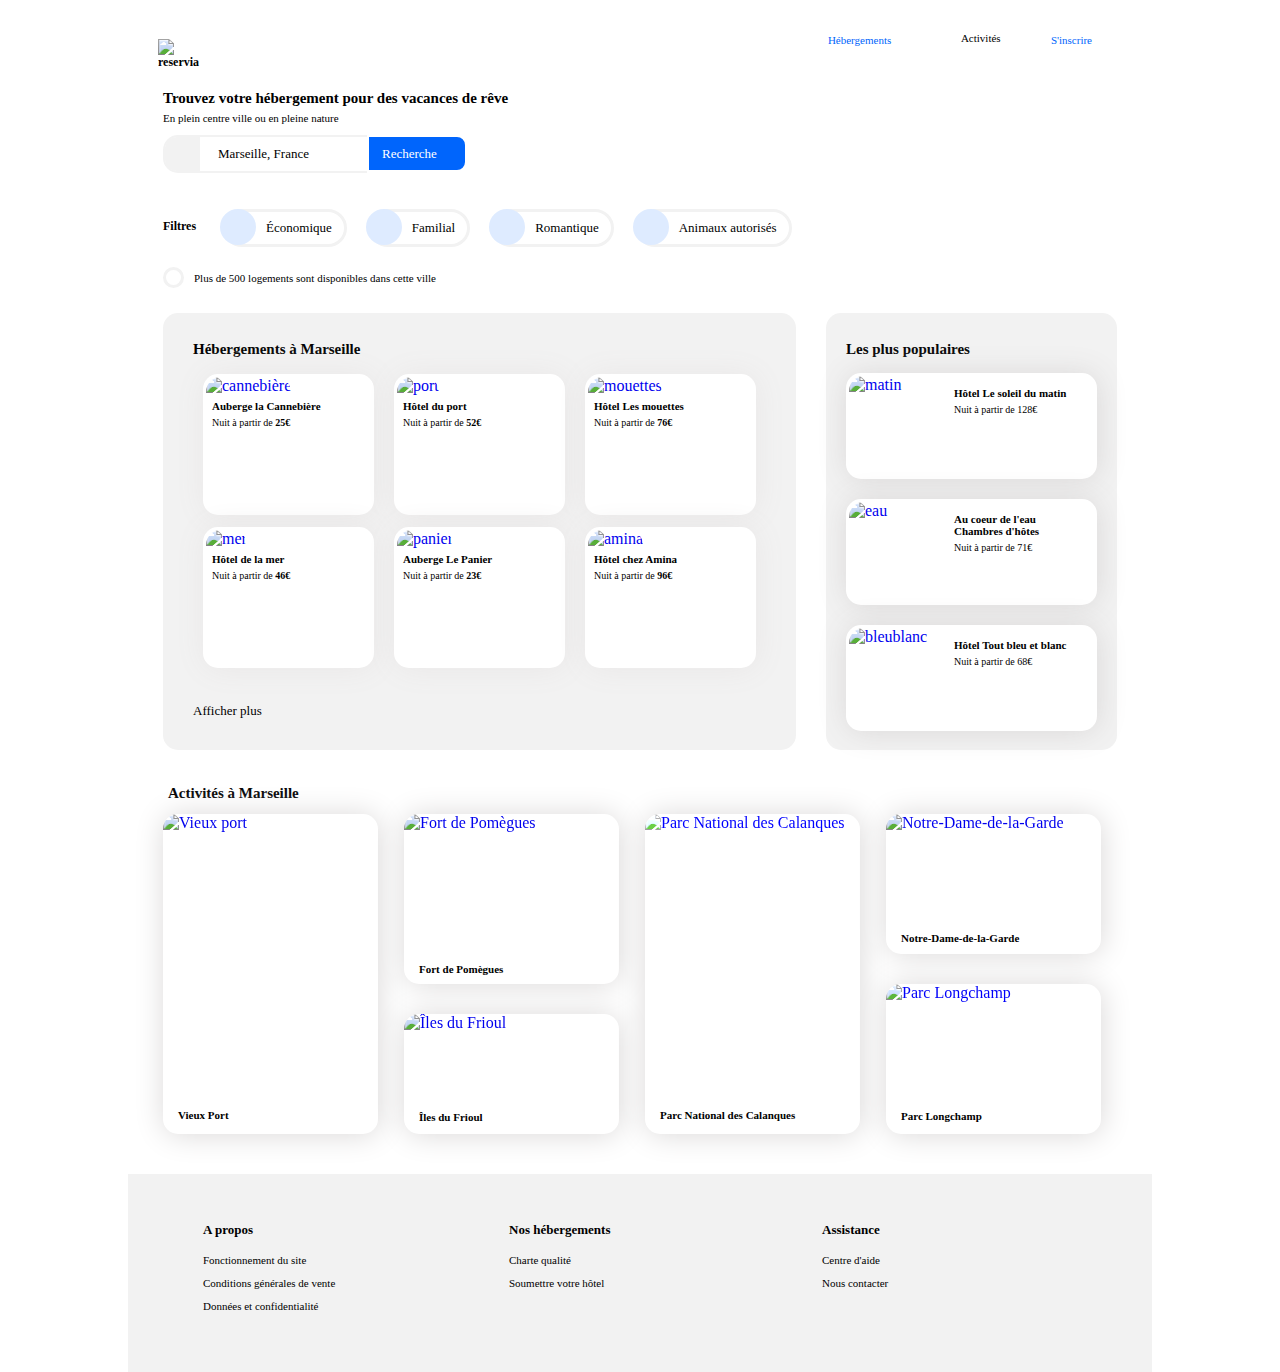
==== commit 32b94492: "travail fini projet deux max width 1024px" ====
--- a/index.html
+++ b/index.html
@@ -4,16 +4,9 @@
 <head>
     <meta charset="UTF-8" />
     <meta name="viewport" content="width=device-width, initial-scale=1">
-
     <link rel="stylesheet" type="text/css" href="style.css" />
-    <!--<link rel="stylesheet" media="screen and (min-width:768px)" href="granderesolution.css"/>
-  <link rel="preconnect" href="https://fonts.gstatic.com">-->
-   <!-- <link rel="stylesheet" media="screen and (max-width: 767px)" href="petitecran.css" type="text/css" /> -->
-
-
-
     <script src="https://kit.fontawesome.com/941542f664.js" crossorigin="anonymous"></script>
-    <title>taille iphone8</title>
+    <title>reservia taille desktop 1024px</title>
 </head>
 
 <body>
@@ -26,7 +19,6 @@
                 <a href="#activites" class="act" title="activités nav">Activités</a>
             </nav>
         </header>
-
         <section>
             <div class="entetedeux">
                 <H1>Trouvez votre hébergement pour des vacances de rêve</H1>
@@ -83,171 +75,183 @@
                 </div>
             </div>
             <!-- changement de place en grande taille -->
-            <aside>
-                <!-- remarque les titres en dehors des containers c'est bon ou pas-->
-                <div class="titrepop">
+            <div class="containersection">
+                <aside>
+                    <!-- remarque les titres en dehors des containers c'est bon ou pas-->
+
                     <H2>Les plus populaires<i class="fas fa-chart-line"></i></H2>
-                </div>
-                <div class="containeraside">
-                    <div class="carte matin">
-                        <a href="#" class="matin"><img src="images/emile-guillemot-Bj_rcSC5XfE-unsplash.jpg"
-                                alt="matin" />
-                            <div class="note">
-                                <H3>Hôtel Le soleil du matin</H3>
-                                <p class="phrase">Nuit à partir de <strong>128<span class="mark">€</span></strong></p>
-                                <div class="etoiles">
-                                    <i class="fa fa-star bleu"></i>
-                                    <i class="fa fa-star bleu"></i>
-                                    <i class="fa fa-star bleu"></i>
-                                    <i class="fa fa-star bleu"></i>
-                                    <i class="fa fa-star bleu"></i>
-                                </div>
-                            </div>
-                        </a>
-                    </div>
-                    <div class="carte eau">
-                        <a href="#" class="eau"><img src="images/aw-creative-VGs8z60yT2c-unsplash.jpg" alt="eau" />
-                            <div class="note">
-                                <H3>Au coeur de l'eau Chambres d'hôtes</H3>
-                                <p class="phrase">Nuit à partir de <strong>71<span class="mark">€</span></strong></p>
-                                <div class="etoiles">
-                                    <i class="fa fa-star bleu"></i>
-                                    <i class="fa fa-star bleu"></i>
-                                    <i class="fa fa-star bleu"></i>
-                                    <i class="fa fa-star bleu"></i>
-                                    <i class="fa fa-star"></i>
-                                </div>
-                            </div>
-                        </a>
-                    </div>
-                    <div class="carte bleublanc">
-                        <a href="#" class="bleublanc"><img src="images/febrian-zakaria-sjvU0THccQA-unsplash.jpg"
-                                alt="bleublanc" />
-                            <div class="note">
-                                <H3>Hôtel Tout bleu et blanc</H3>
-                                <p class="phrase">Nuit à partir de <strong>68<span class="mark">€</span></strong></p>
-                                <div class="etoiles">
-                                    <i class="fa fa-star bleu"></i>
-                                    <i class="fa fa-star bleu"></i>
-                                    <i class="fa fa-star bleu"></i>
-                                    <i class="fa fa-star bleu"></i>
-                                    <i class="fa fa-star"></i>
-                                </div>
-                            </div>
-                        </a>
-                    </div>
-                </div>
-            </aside>
-            <article>
-                <div id="hebergements">
-                    <H2>Hébergements à Marseille</H2>
-                </div>
-                <div class="containerarticle">
-                    <div class="carte cannebiere">
-                        <a href="#" class="cannebiere"><img src="images/marcus-loke-WQJvWU_HZFo-unsplash.jpg"
-                                alt="cannebière" />
-                            <div class="note">
-                                <H3>Auberge la Cannebière</H3>
-                                <p class="phrase">Nuit à partir de <strong>25€</strong></p>
-                                <div class="etoiles">
-                                    <i class="fa fa-star bleu"></i>
-                                    <i class="fa fa-star bleu"></i>
-                                    <i class="fa fa-star bleu"></i>
-                                    <i class="fa fa-star bleu"></i>
-                                    <i class="fa fa-star"></i>
-                                </div>
-                            </div>
-                        </a>
-                    </div>
-                    <div class="carte port">
-                        <a href="#" class="port"><img src="images/fred-kleber-gTbaxaVLvsg-unsplash.jpg" alt="port" />
-                            <div class="note">
-                                <H3>Hôtel du port</H3>
-                                <p class="phrase">Nuit à partir de <strong>52€</strong></p>
-                                <div class="etoiles">
-                                    <i class="fa fa-star bleu"></i>
-                                    <i class="fa fa-star bleu"></i>
-                                    <i class="fa fa-star bleu"></i>
-                                    <i class="fa fa-star bleu"></i>
-                                    <i class="fa fa-star bleu"></i>
-                                </div>
-                            </div>
-                        </a>
-                    </div>
-                    <div class="carte mouettes">
-                        <a href="#" class="mouettes"><img src="images/reisetopia-B8WIgxA_PFU-unsplash.jpg"
-                                alt="mouettes" />
-                            <div class="note">
-                                <H3>Hôtel Les mouettes</H3>
-                                <p class="phrase">Nuit à partir de <strong>76€</strong></p>
-                                <div class="etoiles">
-                                    <i class="fa fa-star bleu"></i>
-                                    <i class="fa fa-star bleu"></i>
-                                    <i class="fa fa-star bleu"></i>
-                                    <i class="fa fa-star bleu"></i>
-                                    <i class="fa fa-star"></i>
-                                </div>
-                            </div>
-                        </a>
-                    </div>
-                    <div class="carte mer">
-                        <a href="#" class="mer"><img src="./images/annie-spratt-Eg1qcIitAuA-unsplash.jpg" alt="mer" />
-                            <div class="note">
-                                <H3>Hôtel de la mer</H3>
-                                <p class="phrase">Nuit à partir de <strong>46€</strong></p>
-                                <div class="etoiles">
-                                    <i class="fa fa-star bleu"></i>
-                                    <i class="fa fa-star bleu"></i>
-                                    <i class="fa fa-star bleu"></i>
-                                    <i class="fa fa-star"></i>
-                                    <i class="fa fa-star"></i>
-                                </div>
-                            </div>
-                        </a>
-                    </div>
-                    <div class="carte panier">
-                        <a href="#" class="panier"><img src="images/nicate-lee-kT-ZyaiwBe0-unsplash.jpg" alt="panier" />
-                            <div class="note">
-                                <H3>Auberge Le Panier</H3>
-                                <p class="phrase">Nuit à partir de <strong>23€</strong></p>
-                                <div class="etoiles">
-                                    <i class="fa fa-star bleu"></i>
-                                    <i class="fa fa-star bleu"></i>
-                                    <i class="fa fa-star bleu"></i>
-                                    <i class="fa fa-star bleu"></i>
-                                    <i class="fa fa-star"></i>
-                                </div>
-                            </div>
-                        </a>
-                    </div>
-                    <div class="carte amina">
-                        <a href="#" class="amina"><img src="images/febrian-zakaria-M6S1WvfW68A-unsplash.jpg"
-                                alt="amina" />
-                            <div class="note">
-                                <H3>Hôtel chez Amina</H3>
-                                <p class="phrase"> Nuit à partir de <strong>96€</strong></p>
-                                <div class="etoiles">
-                                    <i class="fa fa-star bleu"></i>
-                                    <i class="fa fa-star bleu"></i>
-                                    <i class="fa fa-star bleu"></i>
-                                    <i class="fa fa-star bleu"></i>
-                                    <i class="fa fa-star bleu"></i>
-                                </div>
-                            </div>
-                        </a>
-                    </div>
-                </div>
-                <a href="#">
-                    <p class="afficher">Afficher plus</p>
-                </a>
-            </article>
+
+                    <div class="containeraside">
+                        <div class="carte matin">
+                            <a href="#" class="matin"><img src="images/emile-guillemot-Bj_rcSC5XfE-unsplash.jpg"
+                                    alt="matin" />
+                                <div class="note">
+                                    <H3>Hôtel Le soleil du matin</H3>
+                                    <p class="phrase">Nuit à partir de <strong>128<span class="mark">€</span></strong>
+                                    </p>
+                                    <div class="etoiles">
+                                        <i class="fa fa-star bleu"></i>
+                                        <i class="fa fa-star bleu"></i>
+                                        <i class="fa fa-star bleu"></i>
+                                        <i class="fa fa-star bleu"></i>
+                                        <i class="fa fa-star bleu"></i>
+                                    </div>
+                                </div>
+                            </a>
+                        </div>
+                        <div class="carte eau">
+                            <a href="#" class="eau"><img src="images/aw-creative-VGs8z60yT2c-unsplash.jpg" alt="eau" />
+                                <div class="note">
+                                    <H3>Au coeur de l'eau Chambres d'hôtes</H3>
+                                    <p class="phrase">Nuit à partir de <strong>71<span class="mark">€</span></strong>
+                                    </p>
+                                    <div class="etoiles">
+                                        <i class="fa fa-star bleu"></i>
+                                        <i class="fa fa-star bleu"></i>
+                                        <i class="fa fa-star bleu"></i>
+                                        <i class="fa fa-star bleu"></i>
+                                        <i class="fa fa-star"></i>
+                                    </div>
+                                </div>
+                            </a>
+                        </div>
+                        <div class="carte bleublanc">
+                            <a href="#" class="bleublanc"><img src="images/febrian-zakaria-sjvU0THccQA-unsplash.jpg"
+                                    alt="bleublanc" />
+                                <div class="note">
+                                    <H3>Hôtel Tout bleu et blanc</H3>
+                                    <p class="phrase">Nuit à partir de <strong>68<span class="mark">€</span></strong>
+                                    </p>
+                                    <div class="etoiles">
+                                        <i class="fa fa-star bleu"></i>
+                                        <i class="fa fa-star bleu"></i>
+                                        <i class="fa fa-star bleu"></i>
+                                        <i class="fa fa-star bleu"></i>
+                                        <i class="fa fa-star"></i>
+                                    </div>
+                                </div>
+                            </a>
+                        </div>
+                    </div>
+                </aside>
+                <article>
+                    <div id="hebergements">
+                        <H2>Hébergements à Marseille</H2>
+                    </div>
+                    <div class="containerarticle">
+                        <div class="carte cannebiere">
+                            <a href="#" class="cannebiere"><img src="images/marcus-loke-WQJvWU_HZFo-unsplash.jpg"
+                                    alt="cannebière" />
+                                <div class="note">
+                                    <H3>Auberge la Cannebière</H3>
+                                    <p class="phrase">Nuit à partir de <strong>25€</strong></p>
+                                    <div class="etoiles">
+                                        <i class="fa fa-star bleu"></i>
+                                        <i class="fa fa-star bleu"></i>
+                                        <i class="fa fa-star bleu"></i>
+                                        <i class="fa fa-star bleu"></i>
+                                        <i class="fa fa-star"></i>
+                                    </div>
+                                </div>
+                            </a>
+                        </div>
+                        <div class="carte port">
+                            <a href="#" class="port"><img src="images/fred-kleber-gTbaxaVLvsg-unsplash.jpg"
+                                    alt="port" />
+                                <div class="note">
+                                    <H3>Hôtel du port</H3>
+                                    <p class="phrase">Nuit à partir de <strong>52€</strong></p>
+                                    <div class="etoiles">
+                                        <i class="fa fa-star bleu"></i>
+                                        <i class="fa fa-star bleu"></i>
+                                        <i class="fa fa-star bleu"></i>
+                                        <i class="fa fa-star bleu"></i>
+                                        <i class="fa fa-star bleu"></i>
+                                    </div>
+                                </div>
+                            </a>
+                        </div>
+                        <div class="carte mouettes">
+                            <a href="#" class="mouettes"><img src="images/reisetopia-B8WIgxA_PFU-unsplash.jpg"
+                                    alt="mouettes" />
+                                <div class="note">
+                                    <H3>Hôtel Les mouettes</H3>
+                                    <p class="phrase">Nuit à partir de <strong>76€</strong></p>
+                                    <div class="etoiles">
+                                        <i class="fa fa-star bleu"></i>
+                                        <i class="fa fa-star bleu"></i>
+                                        <i class="fa fa-star bleu"></i>
+                                        <i class="fa fa-star bleu"></i>
+                                        <i class="fa fa-star"></i>
+                                    </div>
+                                </div>
+                            </a>
+                        </div>
+                        <div class="carte mer">
+                            <a href="#" class="mer"><img src="./images/annie-spratt-Eg1qcIitAuA-unsplash.jpg"
+                                    alt="mer" />
+                                <div class="note">
+                                    <H3>Hôtel de la mer</H3>
+                                    <p class="phrase">Nuit à partir de <strong>46€</strong></p>
+                                    <div class="etoiles">
+                                        <i class="fa fa-star bleu"></i>
+                                        <i class="fa fa-star bleu"></i>
+                                        <i class="fa fa-star bleu"></i>
+                                        <i class="fa fa-star"></i>
+                                        <i class="fa fa-star"></i>
+                                    </div>
+                                </div>
+                            </a>
+                        </div>
+                        <div class="carte panier">
+                            <a href="#" class="panier"><img src="images/nicate-lee-kT-ZyaiwBe0-unsplash.jpg"
+                                    alt="panier" />
+                                <div class="note">
+                                    <H3>Auberge Le Panier</H3>
+                                    <p class="phrase">Nuit à partir de <strong>23€</strong></p>
+                                    <div class="etoiles">
+                                        <i class="fa fa-star bleu"></i>
+                                        <i class="fa fa-star bleu"></i>
+                                        <i class="fa fa-star bleu"></i>
+                                        <i class="fa fa-star bleu"></i>
+                                        <i class="fa fa-star"></i>
+                                    </div>
+                                </div>
+                            </a>
+                        </div>
+                        <div class="carte amina">
+                            <a href="#" class="amina"><img src="images/febrian-zakaria-M6S1WvfW68A-unsplash.jpg"
+                                    alt="amina" />
+                                <div class="note">
+                                    <H3>Hôtel chez Amina</H3>
+                                    <p class="phrase"> Nuit à partir de <strong>96€</strong></p>
+                                    <div class="etoiles">
+                                        <i class="fa fa-star bleu"></i>
+                                        <i class="fa fa-star bleu"></i>
+                                        <i class="fa fa-star bleu"></i>
+                                        <i class="fa fa-star bleu"></i>
+                                        <i class="fa fa-star bleu"></i>
+                                    </div>
+                                </div>
+                            </a>
+                        </div>
+                    </div>
+                    <a href="#">
+                        <p class="afficher">Afficher plus</p>
+                    </a>
+                </article>
+            </div>
             <nav>
                 <div id="activites">
                     <H2>Activités à Marseille</H2>
                 </div>
                 <div class="containernav">
-                    <a href="#" class="carte vieuxport"><img src="images/reno-laithienne-QUgJhdY5Fyk-unsplash.jpg"
-                            alt="Vieux port" />
+                    <a href="#" class="carte vieuxport">
+                        <!--taille image ok  <picture>
+                            <source media="(max-width: 1023px)" srcset="">
+                            <source media="(min-width: 1024px)" srcset="">-->
+                        <img src="images/reno-laithienne-QUgJhdY5Fyk-unsplash.jpg" alt="Vieux port" />
+                      <!--  </picture>-->
                         <H3>Vieux Port</H3>
                     </a>
                     <a href="#" class="carte pomergues"><img src="images/paul-hermann-QFTrLdQIRhI-unsplash.jpg"
@@ -272,6 +276,7 @@
                     </a>
                 </div>
             </nav>
+
         </section>
         <footer>
             <div class="apropos">
--- a/style.css
+++ b/style.css
@@ -1,4 +1,4 @@
-/*! base pour le fontsquirrel Generated by Font Squirrel (https://www.fontsquirrel.com) on April 11, 2021 */
+/* base pour le fontsquirrel  11 avril 2021 */
 
 @font-face {
   font-family: "ralewaybold";
@@ -43,7 +43,7 @@
 
 body {
   margin: 0;
-  height: 100vh;
+  max-width: 1024px;
 }
 
 .blocpage {
@@ -63,7 +63,7 @@
   font-family: "ralewaysemibold";
   font-size: 12px;
   margin: 0;
-  padding-top: 10px;
+  padding-top: 20px;
   display: flex;
   flex-wrap: wrap;
 }
@@ -78,150 +78,64 @@
 
 .ins {
   text-decoration: none;
+  font-family: "ralewaymedium";
   color: #0065fc;
   font-weight: bold;
-  padding-right: 50px;
+  padding-right: 20px;
+  font-size: 16px;
+  border-bottom: none;
 }
 
 header nav {
   display: flex;
-  justify-content: space-around;
+  justify-content: space-evenly;
   width: 100%;
+  text-decoration: none;
+  color: black;
+  font-family: "ralewayregular";
+  margin-bottom: 10px;
+  font-size: 16px;
 }
 
 .heb {
   text-decoration: none;
   color: black;
   font-family: "ralewayregular";
-  border-bottom: 6px #f2f2f2 solid;
-  padding-bottom: 30px;
+  border-bottom: 3px #f2f2f2 solid;
+  padding-bottom: 15px;
   width: 50%;
-  padding-left: 90px;
-  padding-right: 50px;
+  text-align: center;
 }
 
 .act {
   text-decoration: none;
   color: black;
   font-family: "ralewayregular";
-  border-bottom: 6px #f2f2f2 solid;
-  padding-bottom: 30px;
+  border-bottom: 3px #f2f2f2 solid;
+  padding-bottom: 15px;
   width: 50%;
-  padding-left: 200px;
+  text-align: center;
 }
 
 header nav a:focus {
   color: #0065fc;
-  border-bottom: solid 8px #0065fc;
+  border-bottom: solid 3px #0065fc;
   font-weight: bold;
   text-decoration: none;
 }
 
-header a:hover {
+header nav a:hover {
   color: #0065fc;
-  border-bottom: solid 8px #0065fc;
+  border-bottom: solid 3px #0065fc;
   font-weight: bold;
   text-decoration: none;
 }
 
 #logo img {
   width: 100px;
-  margin-left: 30px;
+  margin-left: 20px;
   font-weight: bold;
 }
-/*@media screen and (min-width:768px) {
-    .logo img
-    {
-        width: 50px;
-    }    
-}
-*/
-/*
-@media screen and (min-width: 768px) and (max-width: 1023px) {
-  body {
-    background-color: red;
-  }
-}
-
-@media screen and (min-width: 1024px) {
-  .change {
-    display: flex;
-    flex-direction: row;
-    flex-wrap: nowrap;
-    text-decoration: none;
-    justify-content: flex-end;
-    align-items: center;
-  }
-
-  header nav {
-    text-decoration: none;
-    align-items: center;
-    justify-content: flex-end;
-  }
-
-  header nav a {
-    border-bottom: none;
-    padding: 12px;
-    text-align: center;
-    border-bottom: none;
-  }
-
-  header nav a:active {
-    color: #0065fc;
-    border-bottom: none;
-  }
-
-  header a:hover {
-    color: #0065fc;
-    border-bottom: none;
-  }
-
-  .heb {
-    width: 50px;
-    height: 35px;
-    color: #0065fc;
-    margin-top: -14px;
-    margin-right: 28px;
-    padding-top: 30px;
-    padding-left: 15px;
-    border-top: 2px solid #0065fc;
-    padding-bottom: 0px;
-    border-bottom-width: 0%;
-    border-bottom: none;
-  }
-
-  .act {
-    border-bottom: none;
-    padding: 0 100px 0 0;
-    width: 0%;
-  }
-
-  #logo img {
-    width: 70px;
-    margin-left: 30px;
-    font-family: "ralewayregular";
-    font-weight: bold;
-    padding-top: 30px;
-  }
-
-  .ins {
-    text-decoration: none;
-    color: #0065fc;
-    font-weight: normal;
-    padding-right: 0px;
-    order: 1;
-    margin-right: 60px;
-  }
-
-  header {
-    text-decoration: none;
-    color: black;
-    font-family: "ralewaysemibold";
-    font-size: 12px;
-    margin: 9px 0 0 0;
-    padding-top: 0px;
-  }
-}*/
 
 /* 2ème header*/
 
@@ -229,16 +143,8 @@
   display: flex;
   flex-direction: column;
   align-items: flex-start;
-  padding : 10px 0 0 0px;
-
-}
-
-/*@media screen and (min-width: 1024px) {
-  .entetedeux {
-    margin-top: 30px;
-    padding: 0px;
-  }
-}*/
+  padding: 0;
+}
 
 ::placeholder {
   font-family: "ralewayextrabold";
@@ -253,13 +159,6 @@
   padding-left: 20px;
 }
 
-/*@media screen and (min-width: 1024px) {
-  H1 {
-    font-size: 15px;
-    font-family: "ralewaymedium";
-  }
-}*/
-
 h2 {
   font-size: 16px;
   font-family: "ralewayregular";
@@ -276,19 +175,10 @@
   padding-left: 20px;
 }
 
-/*@media screen and (min-width: 1024px) {
-  H2 {
-    font-size: 12px;
-  }
-  .naturephrase {
-    font-size: 12px;
-  }
-}*/
-
 /*bouton recherche ok*/
 .englobe {
   display: flex;
-  padding:18px 0 18px 0;
+  padding: 18px 0 18px 0;
   padding-left: 20px;
 }
 
@@ -298,7 +188,18 @@
   width: 310px;
   border: solid 2px #f2f2f2;
   border-radius: 16px 0px 0px 16px;
-
+}
+
+.zoom {
+  display: flex;
+  justify-content: center;
+  align-content: center;
+}
+
+@media screen and (max-width: 360px) {
+  .containerrecherche {
+    width: 260px;
+  }
 }
 
 .containermars {
@@ -363,10 +264,527 @@
   box-shadow: 0 9px;
 }
 
-/*@media screen and (min-width: 1024px) {
+@media (max-width: 1023px) {
+  span.text {
+    display: none;
+  }
+  span.icon {
+    display: inline-block;
+  }
+}
+@media (min-width: 1024px) {
+  span.text {
+    display: inline-block;
+  }
+  span.icon {
+    display: none;
+  }
+}
+
+/*pour les balises filtres ok*/
+.containerdesfiltres {
+  display: flex;
+  flex-wrap: wrap;
+  justify-content: flex-start;
+  padding-left: 12px;
+}
+
+.titrefiltre {
+  display: flex;
+  font-size: 18px;
+  font-family: "ralewaybold";
+  padding-left: 20px;
+}
+
+.filtrecontainer {
+  cursor: grab;
+  text-decoration: none;
+  color: black;
+}
+
+.filtreicon {
+  border-radius: 100%;
+  width: 49px;
+  height: 49px;
+  border: #deebff solid 2px;
+  background-color: #deebff;
+  margin-left: 9px;
+  position: absolute;
+  z-index: 1;
+}
+
+.filtrelabel {
+  display: flex;
+  flex-wrap: wrap;
+  align-items: center;
+  height: 47px;
+  font-family: "ralewaybold";
+  font-size: 17px;
+  border: 3px #d1d1d1 solid;
+  border-radius: 50px;
+  padding: 0 16px 0 60px;
+  margin-left: 12px;
+  margin-right: 0px;
+  position: relative;
+  width: auto;
+  margin-bottom: 14px;
+}
+
+.filtreicon i {
+  color: #0065fc;
+  left: 50%;
+  top: 50%;
+  transform: translate(-50%, -50%);
+  position: absolute;
+  font-weight: bold;
+  font-size: 20px;
+}
+
+.filtrelabel {
+  text-decoration: none;
+  color: black;
+}
+
+.filtrelabel:hover {
+  color: #0065fc;
+  background-color: #f2f2f2;
+  text-decoration: underline;
+}
+
+/*texte icon info ok */
+
+.texteinfo {
+  display: flex;
+  align-items: center;
+  padding: 30px 0 30px 20px;
+}
+.containerinfo {
+  width: 25px;
+  height: 25px;
+  border-radius: 100%;
+  border: solid 3px #f2f2f2;
+  position: relative;
+  padding: 0px;
+}
+.iconinfo {
+  color: #0065fc;
+  font-size: 13px;
+  position: absolute;
+  left: 50%;
+  top: 50%;
+  transform: translate(-50%, -50%);
+}
+.infoinfo {
+  font-family: "ralewaymedium";
+  padding-left: 10px;
+  font-size: 16px;
+}
+
+/* article */
+article {
+  background-color: white;
+  padding: 20px 0px 20px 0px;
+  margin: 0;
+}
+
+article h2 {
+  padding: 5px 0 0 20px;
+  margin: 15px 0 10px 0;
+  font-size: 22px;
+  font-family: "ralewaysemibold";
+}
+
+.afficher {
+  font-size: 17px;
+  align-items: flex-start;
+  font-family: "ralewaybold";
+  text-decoration: none;
+  color: black;
+  padding: 15px 0 0 20px;
+}
+
+article strong {
+  font-family: "ralewayregular";
+}
+
+article .phrase {
+  font-size: 14px;
+  font-family: "ralewayregular";
+  margin: 0px;
+  padding: 0 0 8px 0px;
+}
+
+article H3 {
+  font-family: "ralewaysemibold";
+  font-size: 16px;
+  margin: 5px 0 5px 0;
+}
+
+article .etoiles {
+  font-size: 12px;
+  font-weight: bold;
+  margin: 0;
+}
+
+article i {
+  color: #d8d7d7;
+  font-weight: bold;
+}
+
+article .bleu {
+  color: #0065fc;
+}
+
+article .note {
+  font-size: 9px;
+  display: flex;
+  flex-direction: column;
+  color: black;
+  padding-left: 10px;
+  text-decoration: none;
+}
+
+.containerarticle {
+  display: flex;
+  flex-wrap: wrap;
+  flex-direction: row;
+  justify-content: space-evenly;
+  column-gap: 10px;
+  row-gap: 12px;
+}
+
+article a {
+  text-decoration: none;
+}
+
+article .carte {
+  width: 325px;
+  height: 195px;
+  background-color: white;
+  padding: 5px 5px 0px 5px;
+  margin: 0;
+  border-radius: 16px;
+  box-shadow: 1px 1px 30px rgb(233, 231, 231);
+}
+
+article img {
+  width: 100%;
+  height: 60%;
+  object-fit: cover; /*image nickel*/
+  border-radius: 16px 16px 0 0;
+}
+
+/* aside */
+aside {
+  background-color: #f2f2f2;
+  padding: 15px 0 30px 0;
+}
+
+.containeraside /* parent principal */ {
+  display: flex;
+  flex-wrap: wrap;
+  column-gap: 10px;
+  height: auto;
+  justify-content: center;
+}
+
+aside .carte /* enfant de container et parent img et note */ {
+  padding: 5px 0 5px 5px;
+  margin: 5px 0 5px 0;
+  border-radius: 16px;
+  height: 135px;
+  width: 330px;
+  background-color: white;
+  box-shadow: 1px 1px 30px rgb(218, 216, 216);
+}
+
+aside img /* un enfant container */ {
+  float: left;
+  height: 100%;
+  padding-right: 0px;
+  width: 120px;
+  border-radius: 16px 0 0 16px;
+  object-fit: cover;
+}
+
+aside .note /* un enfant container */ {
+  display: flex;
+  flex-direction: column;
+  padding: 0px 0 0 20px;
+  color: black;
+  text-decoration: none;
+}
+
+/*en plus */
+
+aside .phrase {
+  font-size: 15px;
+  font-family: "ralewayregular";
+  margin-top: 0px;
+  padding-top: 0px;
+}
+
+aside H2 /* élément parent */ {
+  font-family: "ralewaysemibold";
+  padding-left: 20px;
+  font-size: 22px;
+}
+
+aside H2 i {
+  color: black;
+  font-size: 23px;
+  font-family: "ralewayextrabold";
+  padding-left: 110px;
+}
+
+/* même pour tous */
+aside strong {
+  font-family: "ralewayregular";
+  font-weight: normal;
+}
+
+.mark {
+  font-family: "ralewayextrabold";
+}
+
+aside a {
+  text-decoration: none;
+}
+
+/* aside étoiles */
+
+aside .etoiles {
+  font-size: 11px;
+  font-weight: bold;
+  padding-top: 25px;
+  margin: 0;
+}
+
+aside i {
+  color: #f2f2f2;
+}
+
+aside .bleu {
+  color: #0065fc;
+}
+
+aside H3 {
+  font-family: "ralewaybold";
+  font-size: 17px;
+  margin-bottom: 5px;
+
+  text-decoration: none;
+}
+
+/* nav */
+
+nav H3 {
+  display: flex;
+  font-family: "ralewaysemibold";
+  font-size: 15px;
+  padding-top: 5px;
+  padding-left: 15px;
+  text-decoration: none;
+  justify-content: flex-start;
+  color: black;
+}
+
+.containernav {
+  display: flex;
+  flex-wrap: wrap;
+  flex-direction: row;
+  justify-content: center;
+  column-gap: 10px;
+  padding-top: 2px;
+}
+
+nav a {
+  text-decoration: none;
+}
+
+nav .carte {
+  position: relative;
+  margin-top: 20px;
+  width: 340px;
+  height: 190px;
+  background-color: white;
+  border-radius: 16px;
+  box-shadow: 1px 1px 30px rgb(218, 216, 216);
+}
+nav img {
+  width: 100%;
+  height: 70%;
+  border-radius: 16px 16px 0 0;
+  object-fit: cover;
+  overflow: hidden;
+  filter: brightness(1);
+}
+
+nav h2 {
+  padding: 5px 0 0 20px;
+  margin: 10px 0 10px 0;
+  font-size: 22px;
+  font-family: "ralewaysemibold";
+}
+/*footer ok */
+footer {
+  display: flex;
+  flex-wrap: wrap;
+  flex-direction: column;
+  grid-template-columns: 1fr 1fr 1fr 60px;
+  background-color: #f2f2f2;
+  padding: 25px 0 60px 25px;
+  margin-top: 45px;
+  row-gap: 25px;
+}
+
+.tabfooter {
+  font-size: 18px;
+}
+
+footer a {
+  text-decoration: none;
+  color: black;
+}
+
+.apropos {
+  display: flex;
+  flex-direction: column;
+  row-gap: 11px;
+}
+
+.noshebergements {
+  display: flex;
+  flex-direction: column;
+  row-gap: 11px;
+}
+
+.assistance {
+  row-gap: 11px;
+  display: flex;
+  flex-direction: column;
+}
+footer h3 {
+  font-family: "ralewaysemibold";
+  font-size: 19px;
+  margin-bottom: 5px;
+}
+
+@media screen and (min-width: 1024px) {
+  body {
+    margin-left: auto;
+    margin-right: auto;
+  }
+
+  /*#blocpage
+  {
+  
+    margin-right: auto;
+    margin-left: auto;
+    
+  }*/
+
+  .change {
+    display: flex;
+    flex-direction: row;
+    flex-wrap: nowrap;
+    text-decoration: none;
+    justify-content: flex-end;
+    align-items: center;
+  }
+
+  header nav {
+    display: flex;
+    text-decoration: none;
+    align-items: center;
+    justify-content: flex-end;
+    margin-bottom: 0px;
+    font-size: 11px;
+  }
+
+  header nav a {
+    border-bottom: none;
+    padding: 12px;
+    text-align: center;
+  }
+
+  header nav a:active {
+    border-bottom: none;
+  }
+
+  header nav a:hover {
+    border-bottom: none;
+  }
+
+  .heb {
+    text-align: left;
+    width: 90px;
+    height: 35px;
+    color: #0065fc;
+    margin-top: -14px;
+    margin-right: 28px;
+    padding-top: 34px;
+    padding-left: 25px;
+    padding-right: 15px;
+    border-top: 3px solid #0065fc;
+    padding-bottom: 0px;
+    border-bottom: none;
+  }
+
+  .act {
+    padding: 0 90px 0px 0;
+    width: 0%;
+    border-bottom: 3px white solid;
+  }
+
+  #logo img {
+    width: 70px;
+    margin-left: 30px;
+    font-family: "ralewayregular";
+    font-weight: bold;
+    padding-top: 30px;
+  }
+
+  .ins {
+    text-decoration: none;
+    color: #0065fc;
+    font-weight: normal;
+    padding-right: 0px;
+    order: 1;
+    margin-right: 60px;
+    font-size: 11px;
+  }
+
+  header {
+    text-decoration: none;
+    color: black;
+    font-family: "ralewaysemibold";
+    font-size: 12px;
+    margin: 9px 0 0 0;
+    padding-top: 0px;
+  }
+
+  .entetedeux {
+    margin-top: 10px;
+    padding: 0px;
+  }
+  .entetedeux H1 {
+    font-size: 15px;
+    font-family: "ralewaymedium";
+    padding-left: 0px;
+  }
+  .entetedeux H2 {
+    font-size: 12px;
+  }
+  .naturephrase {
+    font-size: 11px;
+    padding-left: 0px;
+    margin-top: 5px;
+  }
   .englobe {
     display: flex;
     padding-top: 0px;
+    padding-left: 0px;
   }
   .containerrecherche {
     display: flex;
@@ -407,7 +825,7 @@
     background-color: #0065fc;
     color: white;
     align-items: center;
-    border: 2px solid #0065fc;
+    border: 2px solid;
     border-radius: 0 10px 10px 0;
     height: 37px;
     margin-left: 0px;
@@ -421,97 +839,6 @@
   .buttoninfo:active {
     font-family: "ralewaybold";
   }
-}*/
-
-@media (max-width: 1023px) {
-  span.text {
-    display: none;
-  }
-  span.icon {
-    display: inline-block;
-  }
-}
-@media (min-width: 1024px) {
-  span.text {
-    display: inline-block;
-  }
-  span.icon {
-    display: none;
-  }
-}
-
-/*pour les balises filtres ok*/
-.containerdesfiltres {
-  display: flex;
-  flex-wrap: wrap;
-  justify-content: flex-start;
-  padding-left: 12px;
-}
-
-.titrefiltre {
-  display: flex;
-  font-size: 17px;
-  font-family: "ralewaybold";
-  padding-left: 20px;
-}
-
-.filtrecontainer {
-  cursor: grab;
-  text-decoration: none;
-  color: black;
-
-}
-
-.filtreicon {
-  border-radius: 100%;
-  width: 49px;
-  height: 49px;
-  border: #deebff solid 2px;
-  background-color: #deebff;
-  margin-left: 9px;
-  position: absolute;
-  z-index: 1;
-}
-
-.filtrelabel {
-  display: flex;
-  flex-wrap: wrap;
-  align-items: center;
-  height: 47px;
-  font-family: "ralewaybold";
-  font-size: 16px;
-  border: 3px #d1d1d1 solid;
-  border-radius: 50px;
-  padding: 0 16px 0 60px;
-  margin-left: 12px;
-  margin-right: 0px;
-  position: relative;
-  width: auto;
-  margin-bottom: 14px;
-}
-
-.filtreicon i {
-  color: #0065fc;
-  left: 50%;
-  top: 50%;
-  transform: translate(-50%, -50%);
-  position: absolute;
-  font-weight: bold;
-  font-size: 20px;
-}
-
-.filtrelabel {
-  text-decoration: none;
-  color: black;
-}
-
-.filtrelabel:hover {
-  color: #0065fc;
-  background-color: #f2f2f2;
-  text-decoration: underline;
-}
-
-/*@media screen and (min-width: 1024px) {
   .containerdesfiltres {
     display: flex;
     flex-wrap: wrap;
@@ -525,6 +852,7 @@
     display: flex;
     font-size: 13px;
     font-family: "ralewaysemibold";
+    padding-left: 0px;
   }
 
   .filtrecontainer {
@@ -544,7 +872,6 @@
     width: 32px;
     height: 32px;
     border: #deebff solid 2px;
-    background-color: #deebff;
     margin-left: 9px;
     position: absolute;
     z-index: 1;
@@ -556,7 +883,7 @@
     height: 32px;
     font-family: "ralewaybold";
     font-size: 13px;
-    border: 2px #d1d1d1 solid;
+    border: 3px #f2f2f2 solid;
     border-radius: 22px;
     padding: 0 12px 0 40px;
     margin: 0px;
@@ -579,46 +906,13 @@
     flex-direction: row;
     align-content: center;
   }
-}*/
-
-
-/*texte icon info ok */
-
-.texteinfo
-{
-    display: flex;
-  align-items: center;
-    padding: 30px 0 30px 20px;
-}
-.containerinfo
-{
-    width: 25px;
-    height: 25px;
-    border-radius: 100%;
-    border: solid 3px #F2F2F2;
-    position: relative;
-    padding:0px;
-}
-.iconinfo
-{
-    color: #0065FC;
-    font-size: 13px;
-    position: absolute;
-    left: 50%;
-    top: 50%;
-    transform: translate(-50%, -50%);
-}
-.infoinfo
-{
-    font-family: "ralewaymedium";
-    padding-left: 10px;
-    font-size: 16px;
-}
-/*@media screen and (min-width: 1024px) {
   .texteinfo {
     display: flex;
     align-items: center;
     padding-top: 20px;
+    padding-left: 0px;
+    font-size: 8px;
+    padding-bottom: 25px;
   }
   .containerinfo {
     width: 15px;
@@ -639,187 +933,75 @@
   .infoinfo {
     font-family: "ralewaymedium";
     padding-left: 10px;
-    font-size: 12px;
-  }
-}*/
-
-/* article */
-article {
-  background-color: white;
-  padding: 20px 0px 30px 0px;
-  margin: 0;
-  
-}
-
-/*@media screen and (min-width: 1024px) {
+    font-size: 11px;
+  }
   section {
     display: flex;
     flex-wrap: wrap;
-    margin: 0px 0px 0 35px;
+    margin: 0px 35px 0 35px;
     align-items: flex-start;
   }
+  .containersection {
+    display: flex;
+    justify-content: center;
+  }
 
   article {
+    flex-direction: row;
     padding: 0px;
     background-color: #f2f2f2;
     border-radius: 15px;
-    order: 0;
-    margin: 30px 30px 0 0;
-  }
-}*/
-
-article h2
-{
-  padding: 5px 0 0 20px;
-  margin: 15px 0 10px 0;
-  font-size: 22px;
-  font-family: "ralewaysemibold";
-}
-
-/*@media screen and (min-width: 1024px) {
+    order: 1;
+    margin: 0px 30px 0 0;
+  }
   .titrearticle {
     padding: 15px 0 6px 30px;
     font-family: "ralewaysemibold";
   }
-}*/
-
-.afficher {
-  font-size: 17px;
-  align-items: flex-start;
-  font-family: "ralewaybold";
-  text-decoration: none;
-  color: black;
-padding:5px 0 0 20px;
-}
-
-/*@media screen and (min-width: 1024px) {
   .afficher {
-    font-size: 12px;
+    font-size: 13px;
     display: flex;
     flex-wrap: wrap;
-    padding: 20px 0 15px 30px;
-  }
-}*/
-
-article strong {
-  font-family: "ralewayregular";
-}
-
-article .phrase {
-  font-size: 14px;
-  font-family: "ralewayregular";
-  margin: 0px;
-  padding: 0 0 8px 0px;
-
-}
-
-/*@media screen and (min-width: 1024px) {
+    padding: 20px 0 11px 30px;
+  }
   article strong {
     font-family: "ralewaymedium";
   }
   article .phrase {
     font-size: 10px;
-    margin: 3px 0 0 0px;
+    margin: 0px 0 0 0px;
     padding: 0px;
   }
-}*/
-
-article H3 {
-  font-family: "ralewaysemibold";
-  font-size: 16px;
-  margin: 5px 0 5px 0;
-
-}
-
-/*@media screen and (min-width: 1024px) {
   article H2 {
+    font-size: 15px;
+    font-family: "ralewaysemibold";
+    padding: 13px 0 6px 30px;
+  }
+
+  article H3 {
     font-size: 11px;
-    font-family: "ralewaymedium";
-    padding: 6px 0 0 0px;
-  }
-}*/
-
-article .etoiles {
-  font-size: 12px;
-  font-weight: bold;
-  margin : 0;
-}
-
-/*@media screen and (min-width: 1024px) {
+    font-family: "ralewaysemibold";
+    padding: 0;
+  }
   article .etoiles {
-    font-size: 9px;
-    padding-top: 7px;
-  }
-}*/
-
-article i {
-  color: #f2f2f2;
- 
-}
-
-article .bleu {
-  color: #0065fc;
-}
-
-article .note {
-  font-size: 9px;
-  display: flex;
-  flex-direction: column;
-  color: black;
-  padding-left: 10px;
-  text-decoration: none;
-}
-
-/*@media screen and (min-width: 1024px) {
+    font-size: 8px;
+    padding-top: 5px;
+  }
+
   article .note {
     font-size: 9px;
     padding-left: 6px;
   }
-}*/
-
-.containerarticle {
-  display: flex;
-  flex-wrap: wrap;
-  flex-direction: row;
-  justify-content:space-evenly;
-column-gap: 10px;
-row-gap: 12px; 
-}
-
-
-
-
-
-/* dans le container ne pas mettre height et width **/
-/*@media screen and (min-width: 1024px) {
   .containerarticle {
-    display: grid;
+    display: flex;
     flex-direction: row;
     flex-wrap: wrap;
-    text-decoration: none;
-    grid-template-columns: repeat(3, 1fr);
-    /*grid-template-rows: 80px 80px;
-    row-gap: 20px;
-    column-gap: 20px;
-    padding: 0px 30px 0px 30px;
-  }
-}*/
-
-article a {
-  text-decoration: none;
-}
-
-article .carte {
-  width: 325px;
-  height: 195px;
-  background-color: white;
-  padding: 5px 5px 0px 5px;
-  margin: 6px 0 0px 0;
-  border-radius: 16px;
-  box-shadow: 1px 1px 30px rgb(233, 231, 231);
-}
-
-/*@media screen and (min-width: 1024px) {
+
+    /*grid-template-rows: 80px 80px;*/
+    /* row-gap: 20px;
+      column-gap: 20px;*/
+    padding: 0px 30px 2px 30px;
+  }
   article .carte {
     display: flex;
     height: 135px;
@@ -830,79 +1012,29 @@
     background-color: white;
     align-content: space-around;
   }
-}*/
-
-article img {
-  width: 100%;
-  height: 60%;
-  object-fit: cover; /*image nickel*/
-  border-radius: 16px 16px 0 0;
-}
-
-/*@media screen and (min-width: 1024px) {
   article img {
-    display: grid;
     border-radius: 15px 15px 0px 0px;
     width: 100%;
     height: 60%;
   }
-}*/
-
-/* aside */
-aside {
-  background-color: #f2f2f2;
- padding : 15px 0 30px 0;
- 
-  
-}
-
-/*@media screen and (min-width: 1024px) {
   aside {
     padding: 15px 20px 4px 20px;
-    order: 1;
+    order: 2;
     border-radius: 15px;
-    margin: 30px 0 0 0;
+    margin: 0px 0 0 0;
+
+    flex-direction: column;
+  }
+  .containeraside /* parent principal */ {
     display: flex;
     flex-wrap: wrap;
-    justify-content: center;
-    flex-direction: column;
-  }
-}*/
-
-.containeraside /* parent principal */ {
-  display: flex;
-  flex-wrap: wrap;
-column-gap: 10px;
-  height: auto;
-  align-items: space-between;
-  justify-content: center;
-
-}
-
-/*@media screen and (min-width: 1024px) {
-  .containeraside /* parent principal  {
-    display: flex;
-    flex-wrap: wrap;
-    max-width: 1300px;
-    /*margin : 70px auto 0; 
+    /*margin : 70px auto 0; */
     justify-content: space-between;
     flex-direction: column;
     padding: 0;
   }
-}*/
-
-aside .carte /* enfant de container et parent img et note */ {
-  padding: 5px 0 5px 5px;
-  margin: 5px 0 5px 0;
-  border-radius: 16px;
-  height: 135px;
-  width: 330px;
-  background-color: white;
-  box-shadow: 1px 1px 30px rgb(218, 216, 216);
-}
-
-/*@media screen and (min-width: 1024px) {
   aside .carte {
+    display: flex;
     padding: 3px;
     height: 100px;
     width: 245px;
@@ -912,18 +1044,6 @@
     background-color: white;
     box-shadow: 1px 1px 30px rgb(218, 216, 216);
   }
-}*/
-
-aside img /* un enfant container */ {
-  float: left;
-  height: 100%;
-  padding-right: 0px;
-  width: 120px;
-  border-radius: 16px 0 0 16px;
-  object-fit: cover;
-}
-
-/*@media screen and (min-width: 1024px) {
   aside img {
     padding-right: 10px;
     width: 90px;
@@ -931,317 +1051,59 @@
     border-radius: 15px 0 0 15px;
     object-fit: cover;
   }
-}*/
-
-aside .note /* un enfant container */ {
-  display: flex;
-  flex-direction: column;
- 
-  text-align: bottom;
-  padding: 0px 0 0 20px;
-  color: black;
-  text-decoration: none;
-}
-
-/*@media screen and (min-width: 1024px) {
   aside .note {
     font-size: 9px;
+    padding: 0 20px 0 5px;
     margin-left: 0px;
   }
-}*/
-
-/*en plus */
-
-aside .phrase {
-  font-size: 15px;
-  font-family: "ralewayregular";
-  margin-top: 0px;
-  padding-top: 0px;
-}
-
-/*@media screen and (min-width: 1024px) {
+
+  aside H3 {
+    font-size: 11px;
+    font-family: "ralewaysemibold";
+  }
   aside .phrase {
     font-size: 10px;
     font-family: "ralewaymedium";
     margin-top: 0px;
-    padding-top: 5px;
-  }
-}*/
-
-aside H2 /* élément parent */ {
-  
- 
-  font-family: "ralewaysemibold";
- padding-left: 20px;
-  font-size: 22px;
-}
-
-/*@media screen and (min-width: 1024px) {
-  .titrepop {
-    padding: 0 0 0 0px;
-    margin-bottom: 0px;
-  }
-}*/
-
-
-aside H2 i {
-  color: black;
-  font-size: 23px;
-  font-family: "ralewayextrabold";
-  padding-left: 110px;
-}
-
-/*@media screen and (min-width: 1024px) {
-  .titrepop i {
+    padding-top: 0px;
+  }
+
+  aside H2 i {
     font-size: 16px;
-    padding-right: 5px;
-    padding-left: 100px;
-  }
-}*/
-
-/* même pour tous */
-aside strong {
-  font-size: "ralewayregular";
-  font-weight: normal;
-}
-
-.mark {
-  font-family: "ralewayextrabold";
-}
-
-aside a {
-  text-decoration: none;
-}
-
-/* aside étoiles */
-
-aside .etoiles {
-  font-size: 11px;
-  font-weight: bold;
-  padding-top : 25px;
-  margin : 0;
-}
-
-/*@media screen and (min-width: 1024px) {
+    font-weight: bold;
+    padding-left: 90px;
+  }
+
   aside .etoiles {
     font-size: 8px;
     padding-top: 22px;
   }
-}*/
-
-aside i {
-  color: #f2f2f2;
-}
-
-aside .bleu {
-
-  color: #0065fc;
-}
-
-aside H3 {
-  font-family: "ralewaybold";
-  font-size: 17px;
-  margin-bottom: 5px;
-
-  text-decoration: none;
-}
-
-/*@media screen and (min-width: 1024px) {
+
   aside H2 {
-    font-size: 11px;
-    padding: 0px 30px 0 0;
+    font-size: 15px;
+    padding: 0px 0px 10px 0;
     margin-bottom: 0px;
     font-family: "ralewaysemibold";
   }
-}*/
-
-
-/* nav */
-
-/*@media screen and (min-width: 1024px) {
+
   section nav {
     margin: 20px 0 0 0px;
-    order: 2;
-  }
-}*/
-
-
-
-nav H3 {
-  display: flex;
-  font-family: "ralewaysemibold";
-  font-size: 15px;
-  padding-top: 5px;
-  padding-left: 15px;
-  text-decoration: none;
-  justify-content: flex-start;
-  color: black;
-}
-
-.containernav {
-  display: flex;
-  flex-wrap: wrap;
-  flex-direction: row;
-  justify-content: center;
-column-gap: 10px; 
-}
-
-nav a {
-  text-decoration: none;
-}
-
- nav .carte
-{
-  position: relative;
-    margin-top: 25px;
-     width: 340px;
-    height: 190px;
-    background-color: white;
-    border-radius: 16px;
-    box-shadow: 1px 1px 30px rgb(218, 216, 216);
-}  
-/*
-nav .cartevieuxport {
-  width: 860px;
-  height: 500px;
-  margin: 30px 0 30px 0;
-  border-radius: 55px;
-  box-shadow: 1px 1px 30px rgb(218, 216, 216);
-}
-
-nav .cartepomergues {
-  width: 860px;
-  height: 500px;
-  margin: 30px 0 30px 0;
-  border-radius: 55px;
-  box-shadow: 1px 1px 30px rgb(218, 216, 216);
-}
-
-nav .cartefrioul {
-  width: 860px;
-  height: 500px;
-  margin: 30px 0 30px 0;
-  border-radius: 55px;
-  box-shadow: 1px 1px 30px rgb(218, 216, 216);
-}
-
-nav .cartecalanques {
-  width: 860px;
-  height: 500px;
-  margin: 30px 0 30px 0;
-  border-radius: 55px;
-  box-shadow: 1px 1px 30px rgb(218, 216, 216);
-}
-
-nav .cartenotredame {
-  width: 860px;
-  height: 500px;
-  margin: 30px 0 30px 0;
-  border-radius: 55px;
-  box-shadow: 1px 1px 30px rgb(218, 216, 216);
-}
-
-nav .cartelongchamp {
-  width: 860px;
-  height: 500px;
-  margin: 30px 0 30px 0;
-  border-radius: 55px;
-  box-shadow: 1px 1px 30px rgb(218, 216, 216);
-}*/
-
- nav img
-{   
-    width: 100%;
-    height: 70%;    
-    border-radius: 16px 16px 0 0;
-    object-fit: cover;
-    overflow: hidden;
-    filter : brightness(1);
-    
-
-}
-
-/*.cartevieuxport img {
-  width: 100%;
-  height: 70%;
-  border-radius: 50px 50px 0 0;
-  object-fit: cover;
-  overflow: hidden;
-}
-
-.cartepomergues img {
-  width: 100%;
-  height: 70%;
-  border-radius: 50px 50px 0 0;
-  object-fit: cover;
-  overflow: hidden;
-}
-
-.cartefrioul img {
-  width: 100%;
-  height: 70%;
-  border-radius: 50px 50px 0 0;
-  object-fit: cover;
-  overflow: hidden;
-}
-
-.cartecalanques img {
-  width: 100%;
-  height: 70%;
-  border-radius: 50px 50px 0 0;
-  object-fit: cover;
-  overflow: hidden;
-}
-
-.cartenotredame img {
-  width: 100%;
-  height: 70%;
-  border-radius: 50px 50px 0 0;
-  object-fit: cover;
-  overflow: hidden;
-}
-
-.cartelongchamp img {
-  width: 100%;
-  height: 70%;
-  border-radius: 50px 50px 0 0;
-  object-fit: cover;
-  overflow: hidden;
-}
-*/
-nav h2 
-  {
-    padding: 5px 0 0 20px;
-    margin: 10px 0 10px 0;
-    font-size: 22px;
-    font-family: "ralewaysemibold";
-}
-
-/* c'est un exemple  attention enlever le surplus lors du media sinon ca ressemble à rien */
-
-/* partie nav media */
-
-/*@media screen and (min-width: 1024px) {
-  nav {
-    margin: 0px;
+    order: 3;
   }
 
   .containernav {
     display: grid;
-    flex-wrap: wrap;
-    grid-template-columns: 215px 215px 215px 215px;
+    align-items: flex-start;
+    grid-template-columns: repeat(auto-fit, minmax(215px, 1fr));
     grid-template-rows: 140px 15px 15px 15px 15px 120px;
+    /* grid-template-columns:  repeat(auto-fit, minmax(215px, 1fr));*/
     column-gap: 26px;
     row-gap: 0;
-  }
-
-  /*grid-template-columns: repeat(3, 1fr);*/
-  /*gap: 30px;*/
-  /* grid-auto-rows: minmax(250px, auto);
-    align-items: flex-start;*/
-  /*align-items: flex-start;
-
-  nav .cartevieuxport {
+    /* background-color: chartreuse;
+      grid-auto-flow: dense;*/
+  }
+
+  nav .vieuxport {
     grid-column-start: 1;
     grid-column-end: 2;
     grid-row-start: 1;
@@ -1254,21 +1116,21 @@
     margin: 0px;
   }
 
-  nav H1 {
+  section nav H2 {
     color: black;
     font-family: "ralewaysemibold";
     font-size: 15px;
     padding-left: 5px;
   }
 
-  nav H2 {
+  section nav H3 {
     color: black;
     font-family: "ralewaymedium";
     font-size: 11px;
     padding: 2px 0 0 15px;
   }
 
-  nav .cartepomergues {
+  nav .pomergues {
     grid-column-start: 2;
     grid-column-end: 3;
     grid-row-start: 1;
@@ -1281,7 +1143,7 @@
     margin: 0px;
   }
 
-  nav .cartefrioul {
+  nav .frioul {
     grid-column-start: 2;
     grid-column-end: 3;
     grid-row-start: 6;
@@ -1294,7 +1156,7 @@
     margin: 0px;
   }
 
-  nav .cartecalanques {
+  nav .calanques {
     grid-column-start: 3;
     grid-column-end: 4;
     grid-row-start: 1;
@@ -1307,7 +1169,7 @@
     margin: 0px;
   }
 
-  nav .cartenotredame {
+  nav .notredame {
     grid-column-start: 4;
     grid-column-end: 5;
     grid-row-start: 1;
@@ -1320,7 +1182,7 @@
     margin: 0px;
   }
 
-  nav .cartelongchamp {
+  nav .longchamp {
     grid-column-start: 4;
     grid-column-end: 5;
     grid-row-start: 4;
@@ -1328,7 +1190,7 @@
     width: 215px;
     height: 150px;
     box-shadow: 1px 1px 30px rgb(218, 216, 216);
-    /*place self
+    /*place self*/
     border-radius: 15px;
     text-decoration: none;
     margin: 0px;
@@ -1336,20 +1198,9 @@
 
   nav a {
     margin: 0px;
-  }*/
-
-  /*rassemble plusieurs */
-  /* nav img
-{
-width: 100%;
-height: 70%;
-border-radius: 15px 15px 0px 0px;
-display: grid;
-align-items: flex-start;
-padding-bottom: 0px;
-} precedent non 
-
-  .cartevieuxport img {
+  }
+
+  .vieuxport img {
     width: 100%;
     height: 88%;
     border-radius: 15px 15px 0px 0px;
@@ -1360,7 +1211,7 @@
     overflow: hidden;
   }
 
-  .cartecalanques img {
+  .calanques img {
     width: 100%;
     height: 88%;
     border-radius: 15px 15px 0px 0px;
@@ -1372,7 +1223,7 @@
     overflow: hidden;
   }
 
-  .cartelongchamp img {
+  .longchamp img {
     width: 100%;
     height: 75%;
     border-radius: 15px 15px 0px 0px;
@@ -1384,7 +1235,7 @@
     filter: brightness(1.05);
   }
 
-  .cartepomergues img {
+  .pomergues img {
     width: 100%;
     height: 80%;
     border-radius: 15px 15px 0px 0px;
@@ -1395,7 +1246,7 @@
     overflow: hidden;
   }
 
-  .cartefrioul img {
+  .frioul img {
     width: 100%;
     height: 70%;
     border-radius: 15px 15px 0px 0px;
@@ -1406,7 +1257,7 @@
     overflow: hidden;
   }
 
-  .cartenotredame img {
+  .notredame img {
     width: 100%;
     height: 75%;
     border-radius: 15px 15px 0px 0px;
@@ -1416,67 +1267,12 @@
     object-fit: cover;
     overflow: hidden;
   }
-}*/
-
-/*footer ok */
-footer {
-  display: flex;
-  flex-wrap: wrap;
-  flex-direction: column;
-  grid-template-columns: 1fr 1fr 1fr 60px;
-  background-color: #f2f2f2;
-  padding:25px 0 60px 25px;
-  margin-top: 45px;
-  row-gap: 25px;
-
-}
-
-.tabfooter {
- 
-  font-size: 17px;
-}
-
-footer a {
-  text-decoration: none;
-  color: black;
-
-}
-
-.apropos {
- display: flex;
- flex-direction: column;
- row-gap: 11px;
-
-}
-
-.noshebergements
- {
-  display: flex;
-  flex-direction: column;
-  row-gap: 11px;
-}
-
-.assistance
-{
-  row-gap: 11px;
-  display: flex;
-  flex-direction: column;
-}
-footer h3 {
-  font-family: "ralewaysemibold";
-  font-size: 19px;
-  margin-bottom: 5px;
-}
-
-/*@media screen and (min-width: 1024px) {
   footer {
     display: grid;
     flex-wrap: wrap;
     grid-template-columns: 1fr 1fr 1fr 60px;
     background-color: #f2f2f2;
-    margin: 50px 0 0 0;
-    padding-bottom: 40px;
-    padding-top: 10px;
+    margin: 40px 0 0px 0;
   }
 
   footer h3 {
@@ -1490,7 +1286,7 @@
     flex-direction: column;
     font-family: "ralewaymedium";
     font-size: 13px;
-    padding: 15px 0 5px 0; /* ecart entre ligne 
+    padding: 0; /* ecart entre ligne */
   }
   .apropos {
     padding: 10px 0 0px 50px;
@@ -1499,4 +1295,4 @@
   .assistance {
     padding: 10px 0 0px 43px;
   }
-}*/
+}
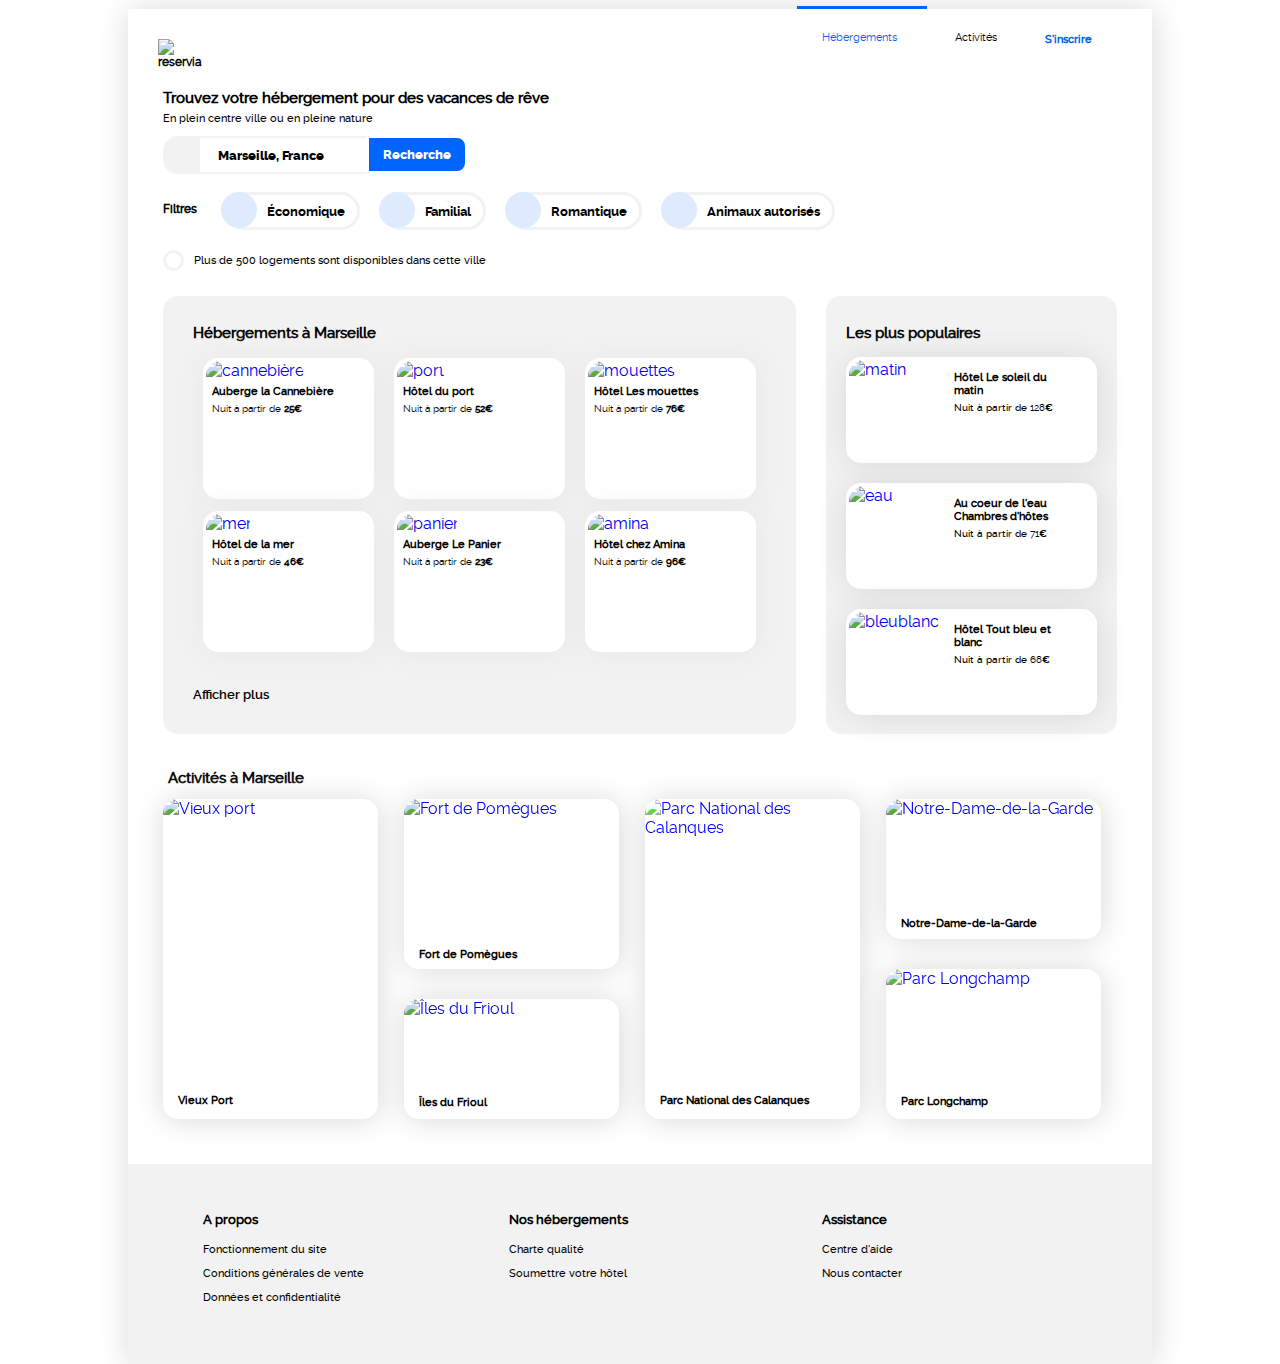
==== commit b3fe48f8: "refait fin projet 2 avec tous les docs" ====
--- a/index.html
+++ b/index.html
@@ -38,7 +38,7 @@
                             <span class="text">Recherche</span></button>
                     </div>
                 </div>
-                <br />
+                
                 <div class="grandfiltre">
                     <h2 class="titrefiltre">Filtres</h2>
                     <div class="containerdesfiltres">
@@ -251,7 +251,7 @@
                             <source media="(max-width: 1023px)" srcset="">
                             <source media="(min-width: 1024px)" srcset="">-->
                         <img src="images/reno-laithienne-QUgJhdY5Fyk-unsplash.jpg" alt="Vieux port" />
-                      <!--  </picture>-->
+                        <!--  </picture>-->
                         <H3>Vieux Port</H3>
                     </a>
                     <a href="#" class="carte pomergues"><img src="images/paul-hermann-QFTrLdQIRhI-unsplash.jpg"
--- a/style.css
+++ b/style.css
@@ -42,18 +42,18 @@
 /* enlever les font family non utiles*/
 
 body {
+  font-family: "ralewayregular", "ralewayextrabold", "ralewaysemibold",
+    "ralewaymedium", "ralewaybold", arial, sans-serif;
+  color: black;
+  margin: 0;
   margin: 0;
   max-width: 1024px;
-}
-
-.blocpage {
-  font-family: "ralewayregular", "ralewayextrabold", "ralewaymedium",
-    "ralewaybold", arial, sans-serif;
-  font-size: 40px;
-  padding-top: 80px;
-  color: black;
-  height: auto;
-  margin: 0;
+  box-shadow: 1px 1px 30px rgb(218, 216, 216);
+}
+
+h1,
+h2 {
+  font-family: "ralewaymedium";
 }
 
 /* 1ère partie header */
@@ -154,19 +154,9 @@
 
 .entetedeux H1 {
   font-size: 23px;
-  font-family: "ralewaysemibold";
   margin-bottom: 0px;
   padding-left: 20px;
-}
-
-h2 {
-  font-size: 16px;
-  font-family: "ralewayregular";
-}
-
-h3 {
-  font-size: 12px;
-  font-family: "ralewayregular";
+  padding-right: 10px;
 }
 
 .naturephrase {
@@ -188,12 +178,6 @@
   width: 310px;
   border: solid 2px #f2f2f2;
   border-radius: 16px 0px 0px 16px;
-}
-
-.zoom {
-  display: flex;
-  justify-content: center;
-  align-content: center;
 }
 
 @media screen and (max-width: 360px) {
@@ -248,6 +232,7 @@
   outline: none;
   cursor: grab;
   position: relative;
+  justify-content: center;
 }
 
 .buttoninfo i {
@@ -264,7 +249,7 @@
   box-shadow: 0 9px;
 }
 
-@media (max-width: 1023px) {
+@media (max-width: 599px) {
   span.text {
     display: none;
   }
@@ -272,12 +257,16 @@
     display: inline-block;
   }
 }
-@media (min-width: 1024px) {
+@media (min-width: 600px) {
   span.text {
     display: inline-block;
   }
   span.icon {
     display: none;
+  }
+  .buttoninfo {
+    width: 110px;
+    border-radius: 0 15px 15px 0;
   }
 }
 
@@ -292,7 +281,7 @@
 .titrefiltre {
   display: flex;
   font-size: 18px;
-  font-family: "ralewaybold";
+  font-family: "ralewaymedium";
   padding-left: 20px;
 }
 
@@ -356,7 +345,7 @@
 .texteinfo {
   display: flex;
   align-items: center;
-  padding: 30px 0 30px 20px;
+  padding: 20px 0 30px 20px;
 }
 .containerinfo {
   width: 25px;
@@ -388,16 +377,15 @@
 }
 
 article h2 {
-  padding: 5px 0 0 20px;
+  padding: 5px 0 5px 20px;
   margin: 15px 0 10px 0;
   font-size: 22px;
-  font-family: "ralewaysemibold";
 }
 
 .afficher {
   font-size: 17px;
   align-items: flex-start;
-  font-family: "ralewaybold";
+  font-family: "ralewaysemibold";
   text-decoration: none;
   color: black;
   padding: 15px 0 0 20px;
@@ -415,9 +403,9 @@
 }
 
 article H3 {
-  font-family: "ralewaysemibold";
   font-size: 16px;
   margin: 5px 0 5px 0;
+  font-family: "ralewaymedium";
 }
 
 article .etoiles {
@@ -475,6 +463,7 @@
 }
 
 /* aside */
+
 aside {
   background-color: #f2f2f2;
   padding: 15px 0 30px 0;
@@ -525,7 +514,6 @@
 }
 
 aside H2 /* élément parent */ {
-  font-family: "ralewaysemibold";
   padding-left: 20px;
   font-size: 22px;
 }
@@ -569,24 +557,24 @@
 }
 
 aside H3 {
-  font-family: "ralewaybold";
   font-size: 17px;
   margin-bottom: 5px;
-
-  text-decoration: none;
+  text-decoration: none;
+  padding-right: 10px;
+  font-family: "ralewaymedium";
 }
 
 /* nav */
 
 nav H3 {
   display: flex;
-  font-family: "ralewaysemibold";
   font-size: 15px;
   padding-top: 5px;
   padding-left: 15px;
   text-decoration: none;
   justify-content: flex-start;
   color: black;
+  font-family: "ralewaymedium";
 }
 
 .containernav {
@@ -616,7 +604,6 @@
   height: 70%;
   border-radius: 16px 16px 0 0;
   object-fit: cover;
-  overflow: hidden;
   filter: brightness(1);
 }
 
@@ -624,7 +611,6 @@
   padding: 5px 0 0 20px;
   margin: 10px 0 10px 0;
   font-size: 22px;
-  font-family: "ralewaysemibold";
 }
 /*footer ok */
 footer {
@@ -665,15 +651,20 @@
   flex-direction: column;
 }
 footer h3 {
-  font-family: "ralewaysemibold";
   font-size: 19px;
   margin-bottom: 5px;
+  font-family: "ralewaymedium";
 }
 
 @media screen and (min-width: 1024px) {
   body {
     margin-left: auto;
     margin-right: auto;
+  }
+
+  h1,
+  h2 {
+    font-family: "ralewaymedium";
   }
 
   /*#blocpage
@@ -721,9 +712,9 @@
     width: 90px;
     height: 35px;
     color: #0065fc;
-    margin-top: -14px;
     margin-right: 28px;
-    padding-top: 34px;
+    margin-top: -6px;
+    padding-top: 22px;
     padding-left: 25px;
     padding-right: 15px;
     border-top: 3px solid #0065fc;
@@ -751,6 +742,7 @@
     font-weight: normal;
     padding-right: 0px;
     order: 1;
+    font-weight: bold;
     margin-right: 60px;
     font-size: 11px;
   }
@@ -772,6 +764,7 @@
     font-size: 15px;
     font-family: "ralewaymedium";
     padding-left: 0px;
+    /*padding-left: 20px;*/
   }
   .entetedeux H2 {
     font-size: 12px;
@@ -830,7 +823,7 @@
     height: 37px;
     margin-left: 0px;
     padding: 0 13px 0 13px;
-    font-family: "ralewaybold";
+    font-family: "ralewayextrabold";
     font-size: 13px;
     outline: none;
     cursor: grab;
@@ -851,8 +844,8 @@
   .titrefiltre {
     display: flex;
     font-size: 13px;
-    font-family: "ralewaysemibold";
     padding-left: 0px;
+    font-family: "ralewaymedium";
   }
 
   .filtrecontainer {
@@ -954,15 +947,13 @@
     order: 1;
     margin: 0px 30px 0 0;
   }
-  .titrearticle {
-    padding: 15px 0 6px 30px;
-    font-family: "ralewaysemibold";
-  }
+
   .afficher {
     font-size: 13px;
     display: flex;
     flex-wrap: wrap;
     padding: 20px 0 11px 30px;
+    font-weight: bold;
   }
   article strong {
     font-family: "ralewaymedium";
@@ -974,14 +965,13 @@
   }
   article H2 {
     font-size: 15px;
-    font-family: "ralewaysemibold";
     padding: 13px 0 6px 30px;
   }
 
   article H3 {
     font-size: 11px;
-    font-family: "ralewaysemibold";
     padding: 0;
+    font-family: "ralewaymedium";
   }
   article .etoiles {
     font-size: 8px;
@@ -1059,8 +1049,9 @@
 
   aside H3 {
     font-size: 11px;
-    font-family: "ralewaysemibold";
-  }
+    font-family: "ralewaymedium";
+  }
+
   aside .phrase {
     font-size: 10px;
     font-family: "ralewaymedium";
@@ -1070,7 +1061,6 @@
 
   aside H2 i {
     font-size: 16px;
-    font-weight: bold;
     padding-left: 90px;
   }
 
@@ -1083,7 +1073,6 @@
     font-size: 15px;
     padding: 0px 0px 10px 0;
     margin-bottom: 0px;
-    font-family: "ralewaysemibold";
   }
 
   section nav {
@@ -1118,16 +1107,15 @@
 
   section nav H2 {
     color: black;
-    font-family: "ralewaysemibold";
     font-size: 15px;
     padding-left: 5px;
   }
 
   section nav H3 {
     color: black;
-    font-family: "ralewaymedium";
     font-size: 11px;
     padding: 2px 0 0 15px;
+    font-family: "ralewaymedium";
   }
 
   nav .pomergues {
@@ -1208,7 +1196,6 @@
     align-items: flex-start;
     padding-bottom: 0px;
     object-fit: cover;
-    overflow: hidden;
   }
 
   .calanques img {
@@ -1220,7 +1207,6 @@
     padding-bottom: 0px;
     filter: brightness(1.2);
     object-fit: cover;
-    overflow: hidden;
   }
 
   .longchamp img {
@@ -1231,7 +1217,6 @@
     align-items: flex-start;
     padding-bottom: 0px;
     object-fit: cover;
-    overflow: hidden;
     filter: brightness(1.05);
   }
 
@@ -1243,7 +1228,6 @@
     align-items: flex-start;
     padding-bottom: 0px;
     object-fit: cover;
-    overflow: hidden;
   }
 
   .frioul img {
@@ -1254,7 +1238,6 @@
     align-items: flex-start;
     padding-bottom: 0px;
     object-fit: cover;
-    overflow: hidden;
   }
 
   .notredame img {
@@ -1265,14 +1248,13 @@
     align-items: flex-start;
     padding-bottom: 0px;
     object-fit: cover;
-    overflow: hidden;
   }
   footer {
     display: grid;
     flex-wrap: wrap;
     grid-template-columns: 1fr 1fr 1fr 60px;
     background-color: #f2f2f2;
-    margin: 40px 0 0px 0;
+    margin: 45px 0 0px 0;
   }
 
   footer h3 {
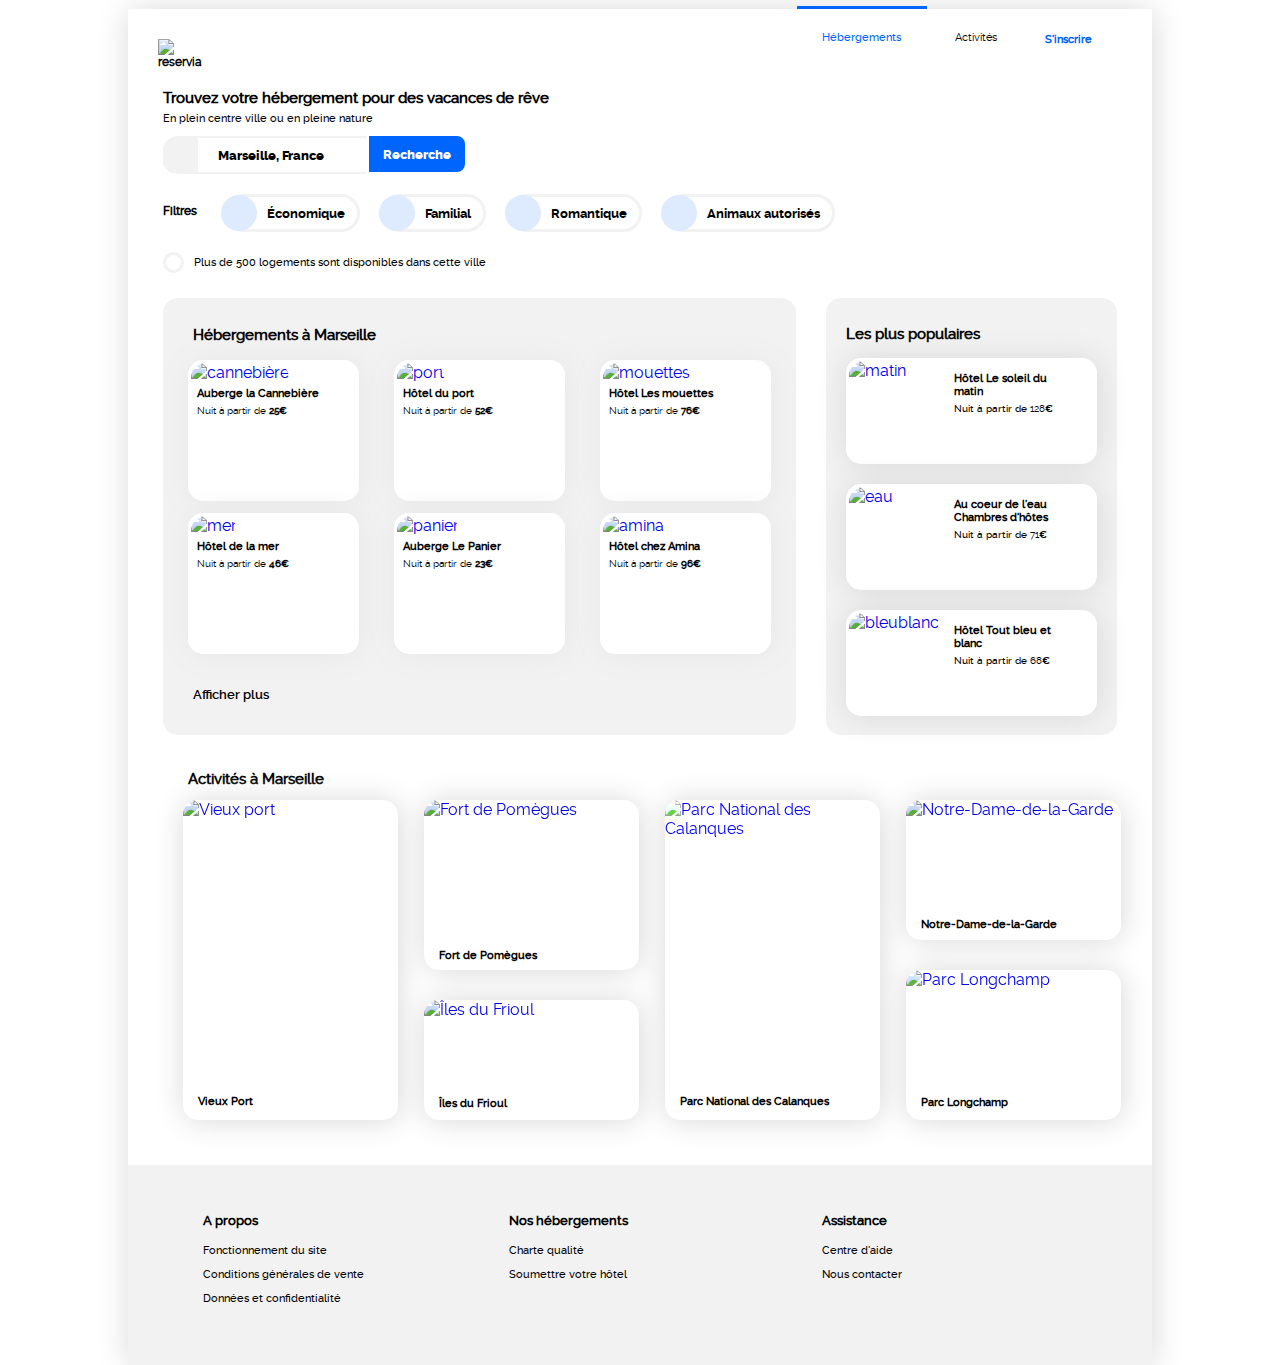
==== commit c58aa3f3: "changements projet 2 avec Benjamin" ====
--- a/index.html
+++ b/index.html
@@ -38,7 +38,7 @@
                             <span class="text">Recherche</span></button>
                     </div>
                 </div>
-                
+
                 <div class="grandfiltre">
                     <h2 class="titrefiltre">Filtres</h2>
                     <div class="containerdesfiltres">
@@ -78,8 +78,9 @@
             <div class="containersection">
                 <aside>
                     <!-- remarque les titres en dehors des containers c'est bon ou pas-->
-
-                    <H2>Les plus populaires<i class="fas fa-chart-line"></i></H2>
+                    <div class="popi">
+                        <H2>Les plus populaires</H2><i class="fas fa-chart-line"></i>
+                    </div>
 
                     <div class="containeraside">
                         <div class="carte matin">
--- a/style.css
+++ b/style.css
@@ -99,6 +99,16 @@
 
 .heb {
   text-decoration: none;
+  color: #0065fc;
+  font-family: "ralewaymedium";
+  border-bottom: 3px solid #0065fc;
+  padding-bottom: 15px;
+  width: 50%;
+  text-align: center;
+}
+
+.act {
+  text-decoration: none;
   color: black;
   font-family: "ralewayregular";
   border-bottom: 3px #f2f2f2 solid;
@@ -107,16 +117,6 @@
   text-align: center;
 }
 
-.act {
-  text-decoration: none;
-  color: black;
-  font-family: "ralewayregular";
-  border-bottom: 3px #f2f2f2 solid;
-  padding-bottom: 15px;
-  width: 50%;
-  text-align: center;
-}
-
 header nav a:focus {
   color: #0065fc;
   border-bottom: solid 3px #0065fc;
@@ -177,7 +177,7 @@
   height: 50px;
   width: 310px;
   border: solid 2px #f2f2f2;
-  border-radius: 16px 0px 0px 16px;
+  border-radius: 18px 0px 0px 18px;
 }
 
 @media screen and (max-width: 360px) {
@@ -193,7 +193,10 @@
 .infoinconn {
   background-color: #f2f2f2;
   width: 50px;
+  height: 51px;
+  margin: 0px 0 0 0;
   position: relative;
+  left: -2px;
   border-radius: 16px 0 0 16px;
 }
 
@@ -306,10 +309,10 @@
   display: flex;
   flex-wrap: wrap;
   align-items: center;
-  height: 47px;
+  height: 49px;
   font-family: "ralewaybold";
   font-size: 17px;
-  border: 3px #d1d1d1 solid;
+  border: 2px #d1d1d1 solid;
   border-radius: 50px;
   padding: 0 16px 0 60px;
   margin-left: 12px;
@@ -372,12 +375,12 @@
 /* article */
 article {
   background-color: white;
-  padding: 20px 0px 20px 0px;
+  padding: 20px 20px 20px 20px;
   margin: 0;
 }
 
 article h2 {
-  padding: 5px 0 5px 20px;
+  padding: 5px 0 5px 0px;
   margin: 15px 0 10px 0;
   font-size: 22px;
 }
@@ -388,7 +391,7 @@
   font-family: "ralewaysemibold";
   text-decoration: none;
   color: black;
-  padding: 15px 0 0 20px;
+  padding: 15px 0 0 0px;
 }
 
 article strong {
@@ -436,9 +439,9 @@
   display: flex;
   flex-wrap: wrap;
   flex-direction: row;
-  justify-content: space-evenly;
   column-gap: 10px;
   row-gap: 12px;
+  width: 100%;
 }
 
 article a {
@@ -446,7 +449,7 @@
 }
 
 article .carte {
-  width: 325px;
+  width: 100%;
   height: 195px;
   background-color: white;
   padding: 5px 5px 0px 5px;
@@ -455,6 +458,15 @@
   box-shadow: 1px 1px 30px rgb(233, 231, 231);
 }
 
+@media screen and (min-width: 660px) and (max-width: 1023px) {
+  article .carte {
+    width: calc(50% - 15px);
+  }
+  .containerarticle {
+    row-gap: 20px;
+  }
+}
+
 article img {
   width: 100%;
   height: 60%;
@@ -466,7 +478,7 @@
 
 aside {
   background-color: #f2f2f2;
-  padding: 15px 0 30px 0;
+  padding: 15px 20px 30px 20px;
 }
 
 .containeraside /* parent principal */ {
@@ -474,7 +486,8 @@
   flex-wrap: wrap;
   column-gap: 10px;
   height: auto;
-  justify-content: center;
+  width: 100%;
+  /*justify-content: center;*/
 }
 
 aside .carte /* enfant de container et parent img et note */ {
@@ -482,10 +495,16 @@
   margin: 5px 0 5px 0;
   border-radius: 16px;
   height: 135px;
-  width: 330px;
+  width: 100%;
   background-color: white;
   box-shadow: 1px 1px 30px rgb(218, 216, 216);
 }
+
+/*@media screen and (min-width: 768px) {
+  aside .carte {
+    width: calc(50% - 10px);
+  }
+}*/
 
 aside img /* un enfant container */ {
   float: left;
@@ -496,12 +515,35 @@
   object-fit: cover;
 }
 
+@media screen and (min-width: 660px) and (max-width: 1023px) {
+  aside .carte {
+    width: calc(50% - 10px);
+  }
+  .containeraside {
+    row-gap: 10px;
+  }
+  aside img {
+    width: 40%;
+  }
+}
+
 aside .note /* un enfant container */ {
   display: flex;
   flex-direction: column;
   padding: 0px 0 0 20px;
   color: black;
   text-decoration: none;
+}
+
+@media screen and (max-width: 359px) {
+  aside .note {
+    padding: 0 0 0 10px;
+  }
+  aside,
+  article {
+    padding-left: 16px;
+    padding-right: 16px;
+  }
 }
 
 /*en plus */
@@ -514,15 +556,18 @@
 }
 
 aside H2 /* élément parent */ {
-  padding-left: 20px;
   font-size: 22px;
 }
 
-aside H2 i {
+.popi {
+  display: flex;
+  justify-content: space-between;
+  align-items: center;
+}
+
+.popi i {
+  font-size: 20px;
   color: black;
-  font-size: 23px;
-  font-family: "ralewayextrabold";
-  padding-left: 110px;
 }
 
 /* même pour tous */
@@ -560,12 +605,14 @@
   font-size: 17px;
   margin-bottom: 5px;
   text-decoration: none;
-  padding-right: 10px;
   font-family: "ralewaymedium";
 }
 
 /* nav */
 
+section nav {
+  padding: 0 20px 0 20px;
+}
 nav H3 {
   display: flex;
   font-size: 15px;
@@ -584,6 +631,7 @@
   justify-content: center;
   column-gap: 10px;
   padding-top: 2px;
+  width: 100%;
 }
 
 nav a {
@@ -593,12 +641,22 @@
 nav .carte {
   position: relative;
   margin-top: 20px;
-  width: 340px;
+  width: 100%;
   height: 190px;
   background-color: white;
   border-radius: 16px;
   box-shadow: 1px 1px 30px rgb(218, 216, 216);
 }
+
+@media screen and (min-width: 660px) and (max-width: 1023px) {
+  section nav .carte {
+    width: calc(50% - 10px);
+  }
+  .containernav {
+    row-gap: 5px;
+  }
+}
+
 nav img {
   width: 100%;
   height: 70%;
@@ -608,7 +666,7 @@
 }
 
 nav h2 {
-  padding: 5px 0 0 20px;
+  padding: 5px 0 0 0px;
   margin: 10px 0 10px 0;
   font-size: 22px;
 }
@@ -620,12 +678,12 @@
   grid-template-columns: 1fr 1fr 1fr 60px;
   background-color: #f2f2f2;
   padding: 25px 0 60px 25px;
-  margin-top: 45px;
+  margin-top: 50px;
   row-gap: 25px;
 }
 
 .tabfooter {
-  font-size: 18px;
+  font-size: 16px;
 }
 
 footer a {
@@ -793,6 +851,7 @@
   .infoinconn {
     background-color: #f2f2f2;
     width: 35px;
+    height: 35px;
     position: relative;
     border-radius: 12px 0 0 12px;
   }
@@ -820,7 +879,8 @@
     align-items: center;
     border: 2px solid;
     border-radius: 0 10px 10px 0;
-    height: 37px;
+    top: -2px;
+    height: 40px;
     margin-left: 0px;
     padding: 0 13px 0 13px;
     font-family: "ralewayextrabold";
@@ -865,6 +925,7 @@
     width: 32px;
     height: 32px;
     border: #deebff solid 2px;
+    top: 1px;
     margin-left: 9px;
     position: absolute;
     z-index: 1;
@@ -986,11 +1047,10 @@
     display: flex;
     flex-direction: row;
     flex-wrap: wrap;
-
+    justify-content: space-evenly;
     /*grid-template-rows: 80px 80px;*/
     /* row-gap: 20px;
       column-gap: 20px;*/
-    padding: 0px 30px 2px 30px;
   }
   article .carte {
     display: flex;
@@ -1007,6 +1067,7 @@
     width: 100%;
     height: 60%;
   }
+
   aside {
     padding: 15px 20px 4px 20px;
     order: 2;
@@ -1059,9 +1120,15 @@
     padding-top: 0px;
   }
 
-  aside H2 i {
+  .popi {
+    display: flex;
+    justify-content: space-between;
+    align-items: center;
+  }
+
+  .popi i {
     font-size: 16px;
-    padding-left: 90px;
+    color: black;
   }
 
   aside .etoiles {
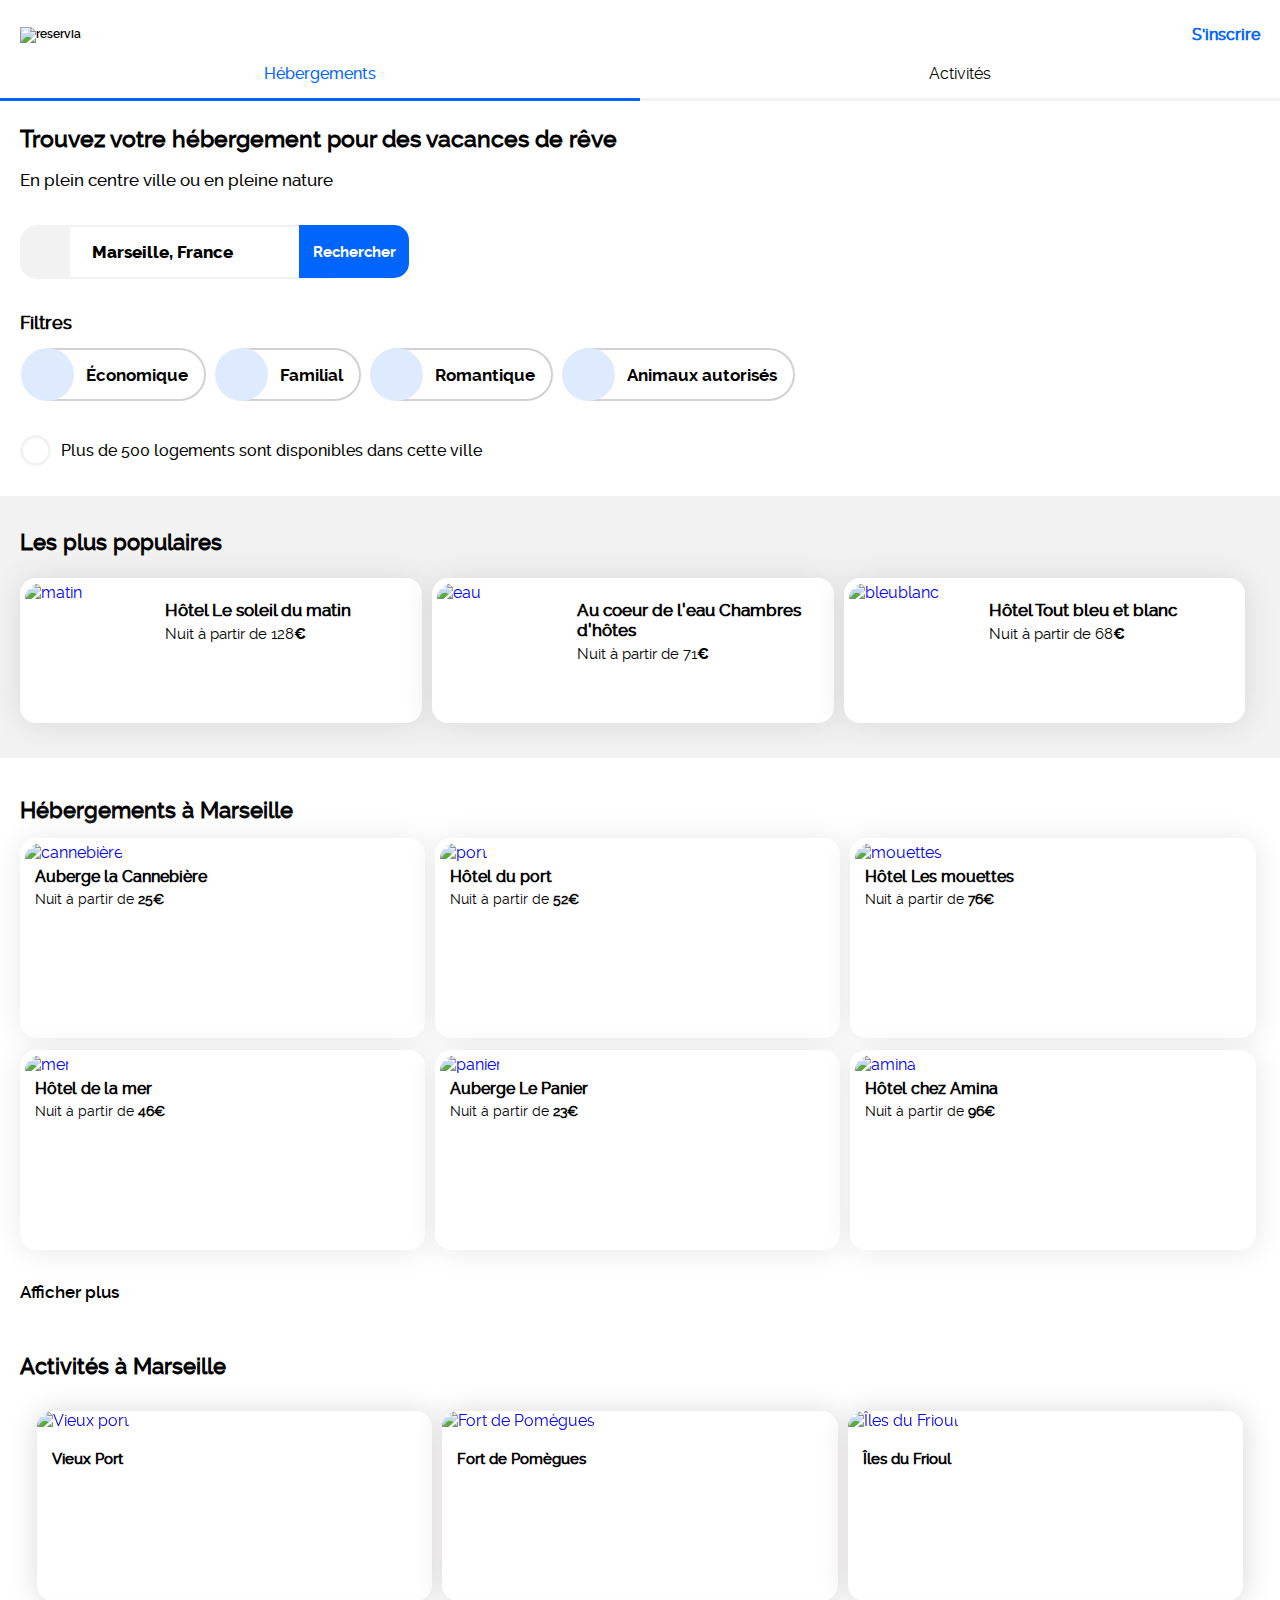
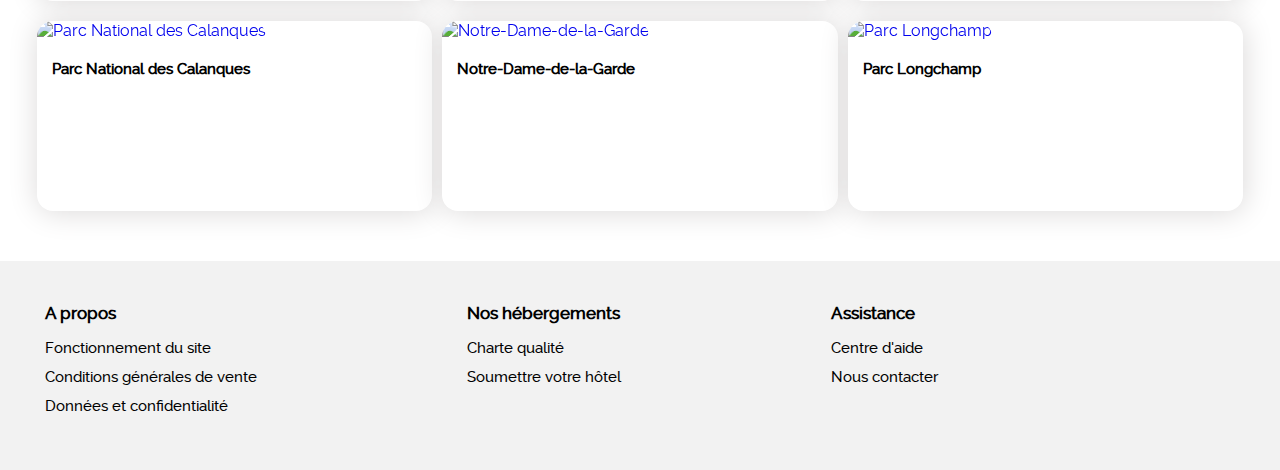
==== commit 14fdcacb: "ok refait suite mail manque qq... position stars" ====
--- a/index.html
+++ b/index.html
@@ -6,7 +6,7 @@
     <meta name="viewport" content="width=device-width, initial-scale=1">
     <link rel="stylesheet" type="text/css" href="style.css" />
     <script src="https://kit.fontawesome.com/941542f664.js" crossorigin="anonymous"></script>
-    <title>reservia taille desktop 1024px</title>
+    <title>reservia taille desktop 1366px</title>
 </head>
 
 <body>
@@ -35,7 +35,7 @@
                         <!--obligé de faire une div à part car si button est dans le container il reste plus petit puisque
       pas de border et même en augmentant c'est le container qui grandit et button toujours plus petit-->
                         <button class="buttoninfo"><span class="icon"><i class="fas fa-search"></i></span>
-                            <span class="text">Recherche</span></button>
+                            <span class="text">Rechercher</span></button>
                     </div>
                 </div>
 
--- a/style.css
+++ b/style.css
@@ -42,13 +42,18 @@
 /* enlever les font family non utiles*/
 
 body {
+  margin: 0;
+  padding: 0;
+}
+
+#blocpage {
   font-family: "ralewayregular", "ralewayextrabold", "ralewaysemibold",
     "ralewaymedium", "ralewaybold", arial, sans-serif;
   color: black;
-  margin: 0;
-  margin: 0;
-  max-width: 1024px;
+  margin-right: auto;
+  margin-left: auto;
   box-shadow: 1px 1px 30px rgb(218, 216, 216);
+  max-width: 2000px;
 }
 
 h1,
@@ -63,7 +68,6 @@
   font-family: "ralewaysemibold";
   font-size: 12px;
   margin: 0;
-  padding-top: 20px;
   display: flex;
   flex-wrap: wrap;
 }
@@ -74,6 +78,7 @@
   row-gap: 20px;
   justify-content: space-between;
   align-items: center;
+  padding-top: 25px;
 }
 
 .ins {
@@ -458,7 +463,7 @@
   box-shadow: 1px 1px 30px rgb(233, 231, 231);
 }
 
-@media screen and (min-width: 660px) and (max-width: 1023px) {
+@media screen and (min-width: 660px) and (max-width: 1024px) {
   article .carte {
     width: calc(50% - 15px);
   }
@@ -499,8 +504,8 @@
   background-color: white;
   box-shadow: 1px 1px 30px rgb(218, 216, 216);
 }
-
-/*@media screen and (min-width: 768px) {
+/*
+@media screen and (min-width: 768px) {
   aside .carte {
     width: calc(50% - 10px);
   }
@@ -515,7 +520,7 @@
   object-fit: cover;
 }
 
-@media screen and (min-width: 660px) and (max-width: 1023px) {
+@media screen and (min-width: 660px) and (max-width: 1024px) {
   aside .carte {
     width: calc(50% - 10px);
   }
@@ -648,12 +653,15 @@
   box-shadow: 1px 1px 30px rgb(218, 216, 216);
 }
 
-@media screen and (min-width: 660px) and (max-width: 1023px) {
+@media screen and (min-width: 660px) and (max-width: 1024px) {
   section nav .carte {
     width: calc(50% - 10px);
   }
   .containernav {
     row-gap: 5px;
+  }
+  .notredame img {
+    object-position: 0 -5px;
   }
 }
 
@@ -714,24 +722,64 @@
   font-family: "ralewaymedium";
 }
 
-@media screen and (min-width: 1024px) {
+@media screen and (min-width: 1024px) and (max-width: 1365px) {
+  aside .carte {
+    width: 32%;
+  }
+  article .carte {
+    width: calc(33% - 14px);
+    row-gap: 55px;
+  }
+  section nav .carte {
+    width: calc(33% - 14px);
+    row-gap: 50px;
+  }
+  footer {
+    display: flex;
+    background-color: #f2f2f2;
+    flex-direction: row;
+    justify-content: flex-start;
+    padding: 25px 0 55px 45px;
+    column-gap: 210px;
+  }
+
+  footer h3 {
+    font-family: "ralewaymedium";
+    font-size: 17px;
+  }
+  .tabfooter {
+    font-size: 15px;
+  }
+  footer a {
+    font-family: "ralewaymedium";
+    font-size: 13px;
+  }
+
+  .assistance {
+    padding-left: 0px;
+  }
+}
+
+@media screen and (min-width: 1366px) {
   body {
+    margin: 0;
+    padding: 0;
+  }
+
+  #blocpage {
     margin-left: auto;
     margin-right: auto;
+    font-family: "ralewayregular", "ralewayextrabold", "ralewaysemibold",
+      "ralewaymedium", "ralewaybold", arial, sans-serif;
+    color: black;
+    box-shadow: 1px 1px 30px rgb(218, 216, 216);
+    max-width: 2000px;
   }
 
   h1,
   h2 {
     font-family: "ralewaymedium";
   }
-
-  /*#blocpage
-  {
-  
-    margin-right: auto;
-    margin-left: auto;
-    
-  }*/
 
   .change {
     display: flex;
@@ -740,6 +788,7 @@
     text-decoration: none;
     justify-content: flex-end;
     align-items: center;
+    padding-top: 19px;
   }
 
   header nav {
@@ -748,12 +797,12 @@
     align-items: center;
     justify-content: flex-end;
     margin-bottom: 0px;
-    font-size: 11px;
+    font-size: 14px;
   }
 
   header nav a {
     border-bottom: none;
-    padding: 12px;
+    padding: 0 12px 12px 12px;
     text-align: center;
   }
 
@@ -771,27 +820,27 @@
     height: 35px;
     color: #0065fc;
     margin-right: 28px;
-    margin-top: -6px;
-    padding-top: 22px;
-    padding-left: 25px;
-    padding-right: 15px;
+    margin-top: -24px;
+    padding-top: 38px;
+    padding-left: 36px;
+    padding-right: 40px;
     border-top: 3px solid #0065fc;
     padding-bottom: 0px;
     border-bottom: none;
   }
 
   .act {
-    padding: 0 90px 0px 0;
+    padding: 0 130px 0px 0;
     width: 0%;
     border-bottom: 3px white solid;
   }
 
   #logo img {
-    width: 70px;
-    margin-left: 30px;
+    width: 90px;
     font-family: "ralewayregular";
     font-weight: bold;
-    padding-top: 30px;
+    margin-left: 50px;
+    padding-top: 20px;
   }
 
   .ins {
@@ -801,8 +850,8 @@
     padding-right: 0px;
     order: 1;
     font-weight: bold;
-    margin-right: 60px;
-    font-size: 11px;
+    margin-right: 80px;
+    font-size: 14px;
   }
 
   header {
@@ -810,27 +859,25 @@
     color: black;
     font-family: "ralewaysemibold";
     font-size: 12px;
-    margin: 9px 0 0 0;
+    margin: 0;
     padding-top: 0px;
   }
 
   .entetedeux {
-    margin-top: 10px;
-    padding: 0px;
+    padding: 30px 0 0 0;
+    margin: 0;
   }
   .entetedeux H1 {
-    font-size: 15px;
+    font-size: 20px;
     font-family: "ralewaymedium";
     padding-left: 0px;
     /*padding-left: 20px;*/
   }
-  .entetedeux H2 {
-    font-size: 12px;
-  }
+
   .naturephrase {
-    font-size: 11px;
+    font-size: 15px;
     padding-left: 0px;
-    margin-top: 5px;
+    margin-top: 9px;
   }
   .englobe {
     display: flex;
@@ -839,19 +886,19 @@
   }
   .containerrecherche {
     display: flex;
-    height: 34px;
+    height: 46px;
     border: solid 2px #f2f2f2;
     border-radius: 15px 0px 0px 15px;
     margin-right: 0px;
-    width: 200px;
+    width: 270px;
   }
   .containermars {
     display: flex;
   }
   .infoinconn {
     background-color: #f2f2f2;
-    width: 35px;
-    height: 35px;
+    width: 48px;
+    height: 48px;
     position: relative;
     border-radius: 12px 0 0 12px;
   }
@@ -861,14 +908,14 @@
     transform: translate(-50%, -50%);
     position: absolute;
     font-weight: bold;
-    font-size: 13px;
+    font-size: 16px;
   }
   .inputmarss {
     display: flex;
     border: none;
     font-family: "ralewayextrabold";
-    font-size: 13px;
-    padding-left: 18px;
+    font-size: 17px;
+    padding-left: 15px;
     outline: none;
     cursor: pointer;
   }
@@ -878,41 +925,44 @@
     color: white;
     align-items: center;
     border: 2px solid;
-    border-radius: 0 10px 10px 0;
+    border-radius: 0 16px 16px 0;
     top: -2px;
-    height: 40px;
+    height: 53px;
     margin-left: 0px;
     padding: 0 13px 0 13px;
     font-family: "ralewayextrabold";
-    font-size: 13px;
+    font-size: 17px;
     outline: none;
     cursor: grab;
-    width: 100px;
+    width: 125px;
   }
   .buttoninfo:active {
     font-family: "ralewaybold";
   }
+
   .containerdesfiltres {
     display: flex;
     flex-wrap: wrap;
     position: relative;
     padding: 0px;
     margin: 0px;
-    margin-left: 15px;
+    margin-left: 21px;
   }
 
   .titrefiltre {
     display: flex;
-    font-size: 13px;
+    font-size: 17px;
     padding-left: 0px;
     font-family: "ralewaymedium";
+    align-items: center;
+    margin: 0;
   }
 
   .filtrecontainer {
     display: flex;
     cursor: grab;
     margin: 0px;
-    margin-right: 10px;
+    margin-right: 13px;
     padding: 0px;
     align-content: center;
     cursor: grab;
@@ -922,10 +972,9 @@
 
   .filtreicon {
     border-radius: 100%;
-    width: 32px;
-    height: 32px;
+    width: 43px;
+    height: 43px;
     border: #deebff solid 2px;
-    top: 1px;
     margin-left: 9px;
     position: absolute;
     z-index: 1;
@@ -934,14 +983,14 @@
   .filtrelabel {
     display: flex;
     align-items: center;
-    height: 32px;
+    height: 42px;
     font-family: "ralewaybold";
-    font-size: 13px;
-    border: 3px #f2f2f2 solid;
+    font-size: 17px;
+    border: 2px #dddada solid;
     border-radius: 22px;
-    padding: 0 12px 0 40px;
+    padding: 0 18px 0 51px;
     margin: 0px;
-    margin-left: 12px;
+    margin-left: 18px;
     position: relative;
   }
 
@@ -952,25 +1001,24 @@
     transform: translate(-50%, -50%);
     position: absolute;
     font-weight: bold;
-    font-size: 14px;
+    font-size: 18px;
   }
 
   .grandfiltre {
     display: flex;
     flex-direction: row;
     align-content: center;
+    padding-top: 10px;
   }
   .texteinfo {
     display: flex;
-    align-items: center;
-    padding-top: 20px;
-    padding-left: 0px;
+    padding-top: 26px;
     font-size: 8px;
-    padding-bottom: 25px;
+    padding: 30px 0 34px 0;
   }
   .containerinfo {
-    width: 15px;
-    height: 15px;
+    width: 20px;
+    height: 20px;
     border-radius: 100%;
     border: solid 3px #f2f2f2;
     position: relative;
@@ -978,7 +1026,7 @@
   }
   .iconinfo {
     color: #0065fc;
-    font-size: 9px;
+    font-size: 11px;
     position: absolute;
     left: 50%;
     top: 50%;
@@ -987,134 +1035,142 @@
   .infoinfo {
     font-family: "ralewaymedium";
     padding-left: 10px;
-    font-size: 11px;
+    font-size: 15px;
   }
   section {
     display: flex;
     flex-wrap: wrap;
-    margin: 0px 35px 0 35px;
+    margin: 0px 50px 0 50px;
     align-items: flex-start;
   }
   .containersection {
     display: flex;
-    justify-content: center;
   }
 
   article {
     flex-direction: row;
-    padding: 0px;
+    flex-wrap: wrap;
+    padding: 20px 35px 35px 35px;
+    margin: 0 35px 0 0;
     background-color: #f2f2f2;
     border-radius: 15px;
     order: 1;
-    margin: 0px 30px 0 0;
+    flex: 2.1;
   }
 
   .afficher {
-    font-size: 13px;
+    font-size: 17px;
     display: flex;
     flex-wrap: wrap;
-    padding: 20px 0 11px 30px;
-    font-weight: bold;
+    padding: 20px 0 0px 0px;
   }
   article strong {
     font-family: "ralewaymedium";
   }
   article .phrase {
-    font-size: 10px;
-    margin: 0px 0 0 0px;
-    padding: 0px;
+    font-size: 13px;
+    margin: 0;
+    padding: 0;
   }
   article H2 {
-    font-size: 15px;
-    padding: 13px 0 6px 30px;
+    font-size: 20px;
+    padding: 25px 0 20px 2px;
+    margin: 0;
   }
 
   article H3 {
-    font-size: 11px;
+    font-size: 14px;
     padding: 0;
     font-family: "ralewaymedium";
   }
   article .etoiles {
-    font-size: 8px;
-    padding-top: 5px;
+    font-size: 10px;
+    padding-top: 6px;
   }
 
   article .note {
     font-size: 9px;
-    padding-left: 6px;
+    padding-left: 9px;
   }
   .containerarticle {
     display: flex;
     flex-direction: row;
     flex-wrap: wrap;
-    justify-content: space-evenly;
-    /*grid-template-rows: 80px 80px;*/
-    /* row-gap: 20px;
-      column-gap: 20px;*/
-  }
+    row-gap: 30px;
+    column-gap: 27px;
+    width: 100%;
+    margin: 0;
+    padding: 0;
+  }
+
   article .carte {
     display: flex;
-    height: 135px;
-    width: 165px;
+    height: 184px;
+    width: calc(30% - 1px);
     border-radius: 15px;
-    padding: 3px;
+    padding: 4px 4px 0px 4px;
     margin: 0px;
     background-color: white;
-    align-content: space-around;
+    box-shadow: 1px 1px 30px rgb(218, 216, 216);
+    flex-grow: 1;
   }
   article img {
     border-radius: 15px 15px 0px 0px;
     width: 100%;
     height: 60%;
+    object-fit: cover;
   }
 
   aside {
-    padding: 15px 20px 4px 20px;
+    padding: 20px 20px 5px 20px;
     order: 2;
     border-radius: 15px;
-    margin: 0px 0 0 0;
-
+    margin: 0px 0 0 20px;
+    flex: 0.9;
     flex-direction: column;
+    padding: 20px 35px 30px 35px;
+    margin: 0;
   }
   .containeraside /* parent principal */ {
     display: flex;
     flex-wrap: wrap;
     /*margin : 70px auto 0; */
-    justify-content: space-between;
     flex-direction: column;
-    padding: 0;
+    width: 100%;
+    padding: 0px 0 0 0;
+    margin-right: 0;
+    row-gap: 30px;
   }
   aside .carte {
     display: flex;
-    padding: 3px;
-    height: 100px;
-    width: 245px;
+    height: 130px;
+    width: 100%;
     border-radius: 15px;
-    margin-bottom: 15px;
-    margin-top: 5px;
+    margin: 0;
+    padding: 4px 0 4px 4px;
     background-color: white;
     box-shadow: 1px 1px 30px rgb(218, 216, 216);
   }
   aside img {
-    padding-right: 10px;
-    width: 90px;
+    padding: 0;
+    width: 115px;
     height: 100%;
     border-radius: 15px 0 0 15px;
     object-fit: cover;
   }
   aside .note {
+    display: flex;
     font-size: 9px;
-    padding: 0 20px 0 5px;
-    margin-left: 0px;
+    padding: 0 0px 0px 15px;
   }
 
   aside H3 {
-    font-size: 11px;
+    font-size: 15px;
     font-family: "ralewaymedium";
   }
 
   aside .phrase {
-    font-size: 10px;
+    font-size: 13px;
     font-family: "ralewaymedium";
     margin-top: 0px;
     padding-top: 0px;
@@ -1127,34 +1183,49 @@
   }
 
   .popi i {
-    font-size: 16px;
+    font-size: 22px;
     color: black;
   }
 
   aside .etoiles {
-    font-size: 8px;
-    padding-top: 22px;
+    font-size: 10px;
+    padding: 0 0 5px 0;
+    position: relative;
+    bottom: 20px;
+  }
+  .eau .etoiles {
+    padding-top: 46px;
+  }
+
+  .bleublanc .etoiles {
+    padding-top: 62px;
+  }
+
+  .matin .etoiles {
+    padding-top: 62px;
   }
 
   aside H2 {
-    font-size: 15px;
-    padding: 0px 0px 10px 0;
-    margin-bottom: 0px;
+    font-size: 20px;
+    padding: 25px 0 20px 2px;
+    margin: 0 0 0px 0;
   }
 
   section nav {
-    margin: 20px 0 0 0px;
+    margin: 40px 0 0 0px;
+    padding: 0;
     order: 3;
+    grid-template-columns: repeat(auto-fit, minmax(215px, 1fr));
   }
 
   .containernav {
     display: grid;
     align-items: flex-start;
-    grid-template-columns: repeat(auto-fit, minmax(215px, 1fr));
-    grid-template-rows: 140px 15px 15px 15px 15px 120px;
+    grid-template-columns: 1fr 1fr 1fr 1fr;
+    grid-template-rows: 140px 15px 15px 15px 15px 30px 15px 15px 15px 30px 120px;
     /* grid-template-columns:  repeat(auto-fit, minmax(215px, 1fr));*/
-    column-gap: 26px;
-    row-gap: 0;
+    column-gap: 30px;
+    margin-top: 25px;
     /* background-color: chartreuse;
       grid-auto-flow: dense;*/
   }
@@ -1163,9 +1234,9 @@
     grid-column-start: 1;
     grid-column-end: 2;
     grid-row-start: 1;
-    grid-row-end: 6;
-    width: 215px;
-    height: 320px;
+    grid-row-end: 12;
+    width: 100%;
+    height: 425px;
     box-shadow: 1px 1px 30px rgb(218, 216, 216);
     border-radius: 15px;
     text-decoration: none;
@@ -1174,14 +1245,14 @@
 
   section nav H2 {
     color: black;
-    font-size: 15px;
+    font-size: 20px;
     padding-left: 5px;
   }
 
   section nav H3 {
     color: black;
-    font-size: 11px;
-    padding: 2px 0 0 15px;
+    font-size: 14px;
+    padding: 4px 0 0 15px;
     font-family: "ralewaymedium";
   }
 
@@ -1189,9 +1260,9 @@
     grid-column-start: 2;
     grid-column-end: 3;
     grid-row-start: 1;
-    grid-row-end: 4;
-    width: 215px;
-    height: 170px;
+    grid-row-end: 7;
+    width: 100%;
+    height: 230px;
     box-shadow: 1px 1px 30px rgb(218, 216, 216);
     border-radius: 15px;
     text-decoration: none;
@@ -1201,10 +1272,10 @@
   nav .frioul {
     grid-column-start: 2;
     grid-column-end: 3;
-    grid-row-start: 6;
-    grid-row-end: 7;
-    width: 215px;
-    height: 120px;
+    grid-row-start: 10;
+    grid-row-end: 12;
+    width: 100%;
+    height: 150px;
     box-shadow: 1px 1px 30px rgb(218, 216, 216);
     border-radius: 15px;
     text-decoration: none;
@@ -1215,9 +1286,9 @@
     grid-column-start: 3;
     grid-column-end: 4;
     grid-row-start: 1;
-    grid-row-end: 6;
-    width: 215px;
-    height: 320px;
+    grid-row-end: 11;
+    width: 100%;
+    height: 425px;
     box-shadow: 1px 1px 30px rgb(218, 216, 216);
     border-radius: 15px;
     text-decoration: none;
@@ -1228,9 +1299,9 @@
     grid-column-start: 4;
     grid-column-end: 5;
     grid-row-start: 1;
-    grid-row-end: 2;
-    width: 215px;
-    height: 140px;
+    grid-row-end: 6;
+    width: 100%;
+    height: 185px;
     box-shadow: 1px 1px 30px rgb(218, 216, 216);
     border-radius: 15px;
     text-decoration: none;
@@ -1240,10 +1311,10 @@
   nav .longchamp {
     grid-column-start: 4;
     grid-column-end: 5;
-    grid-row-start: 4;
-    grid-column-end: 6;
-    width: 215px;
-    height: 150px;
+    grid-row-start: 7;
+    grid-row-end: 12;
+    width: 100%;
+    height: 195px;
     box-shadow: 1px 1px 30px rgb(218, 216, 216);
     /*place self*/
     border-radius: 15px;
@@ -1299,7 +1370,7 @@
 
   .frioul img {
     width: 100%;
-    height: 70%;
+    height: 67%;
     border-radius: 15px 15px 0px 0px;
     display: grid;
     align-items: flex-start;
@@ -1315,33 +1386,52 @@
     align-items: flex-start;
     padding-bottom: 0px;
     object-fit: cover;
+    object-position: 0 -2px;
   }
   footer {
-    display: grid;
-    flex-wrap: wrap;
-    grid-template-columns: 1fr 1fr 1fr 60px;
+    display: flex;
     background-color: #f2f2f2;
-    margin: 45px 0 0px 0;
+    flex-direction: row;
+    justify-content: flex-start;
+    padding: 25px 0 55px 45px;
+    column-gap: 211px;
   }
 
   footer h3 {
     font-family: "ralewaymedium";
-    font-size: 13px;
+    font-size: 17px;
   }
   .tabfooter {
-    font-size: 11px;
+    font-size: 16px;
   }
   footer a {
-    flex-direction: column;
     font-family: "ralewaymedium";
-    font-size: 13px;
-    padding: 0; /* ecart entre ligne */
-  }
-  .apropos {
-    padding: 10px 0 0px 50px;
-  }
-  .noshebergements,
+  }
+
   .assistance {
-    padding: 10px 0 0px 43px;
-  }
-}
+    padding-left: 60px;
+  }
+}
+
+@media screen and (min-width: 430px) and (max-width: 659px) {
+  .cannebiere img {
+    object-position: 0 -140px;
+  }
+  .port img {
+    object-position: 0 -150px;
+  }
+  .mouettes img {
+    object-position: 0 -100px;
+  }
+  .mer img {
+    object-position: 0 -220px;
+  }
+  .amina img {
+    object-position: 0 -360px;
+  }
+}
+@media screen and (min-width: 320px) and (max-width: 659px) {
+  .notredame img {
+    object-position: 0 -5px;
+  }
+}
